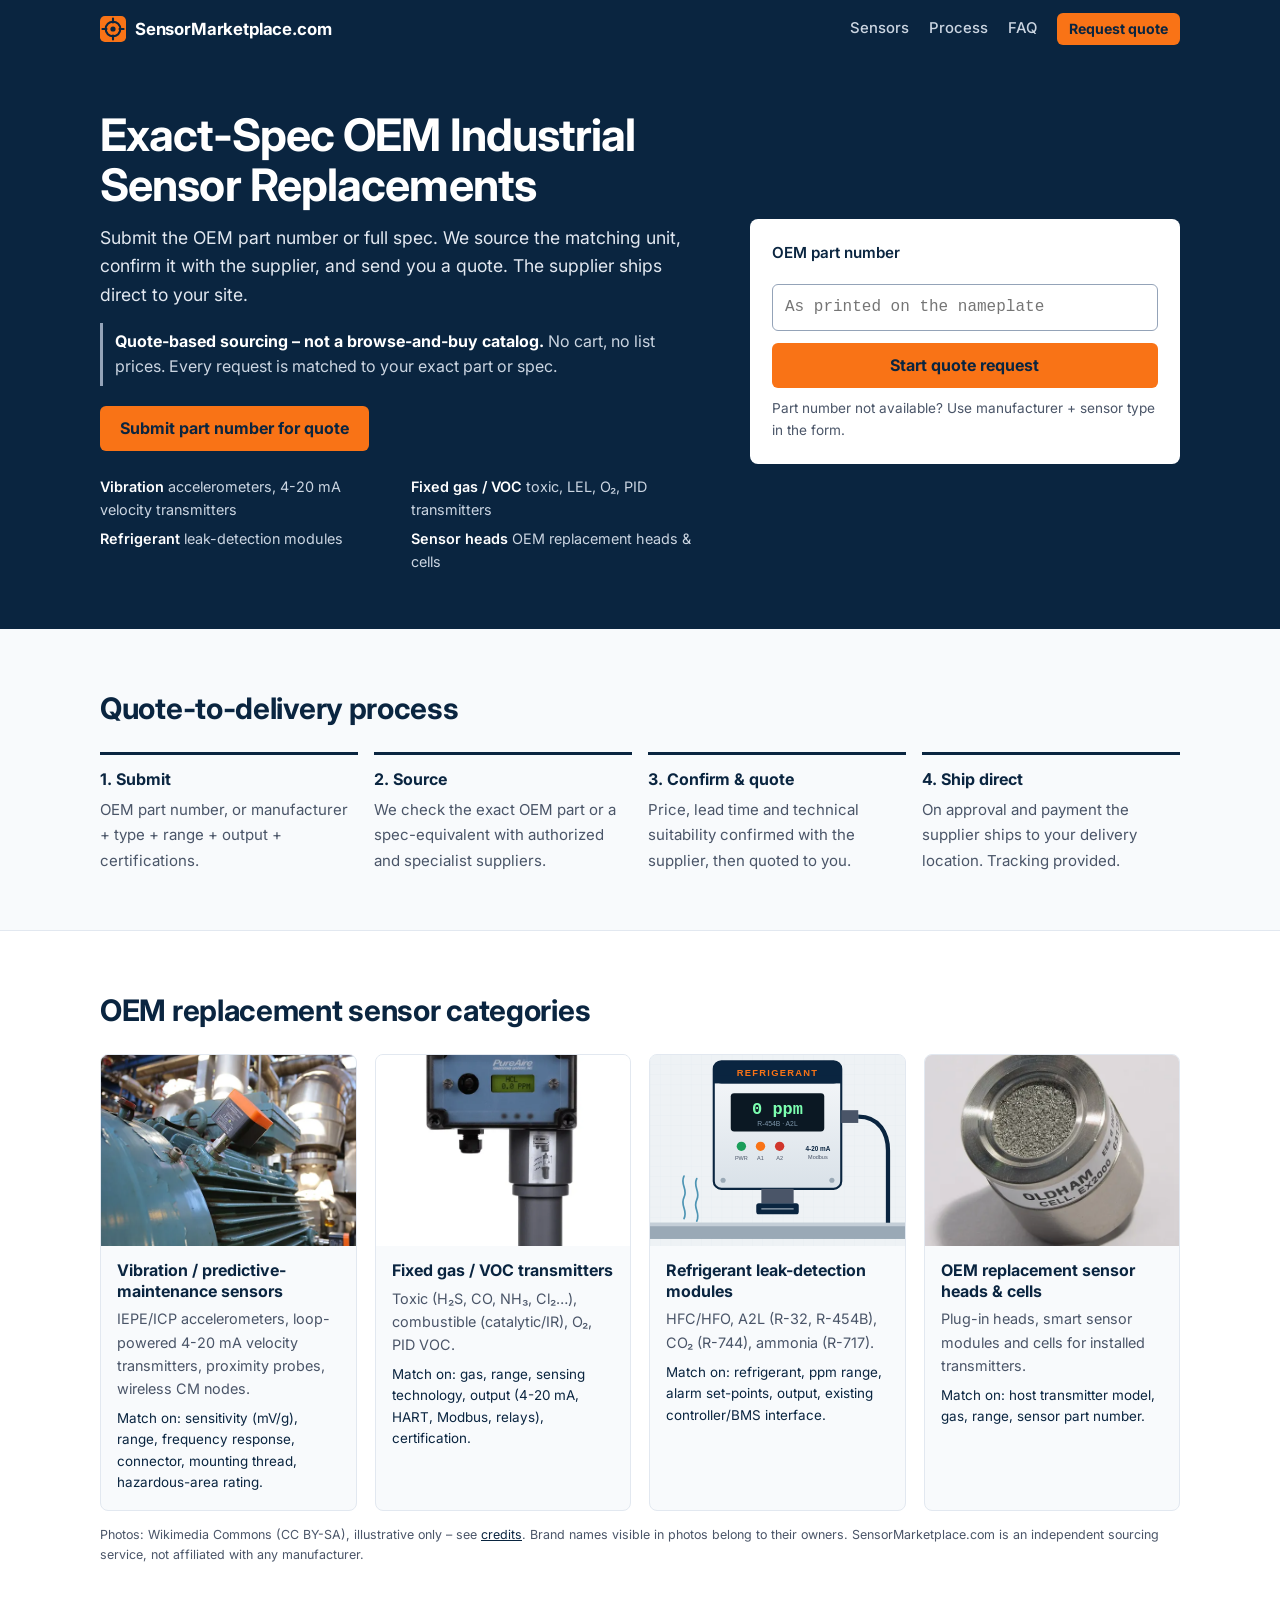
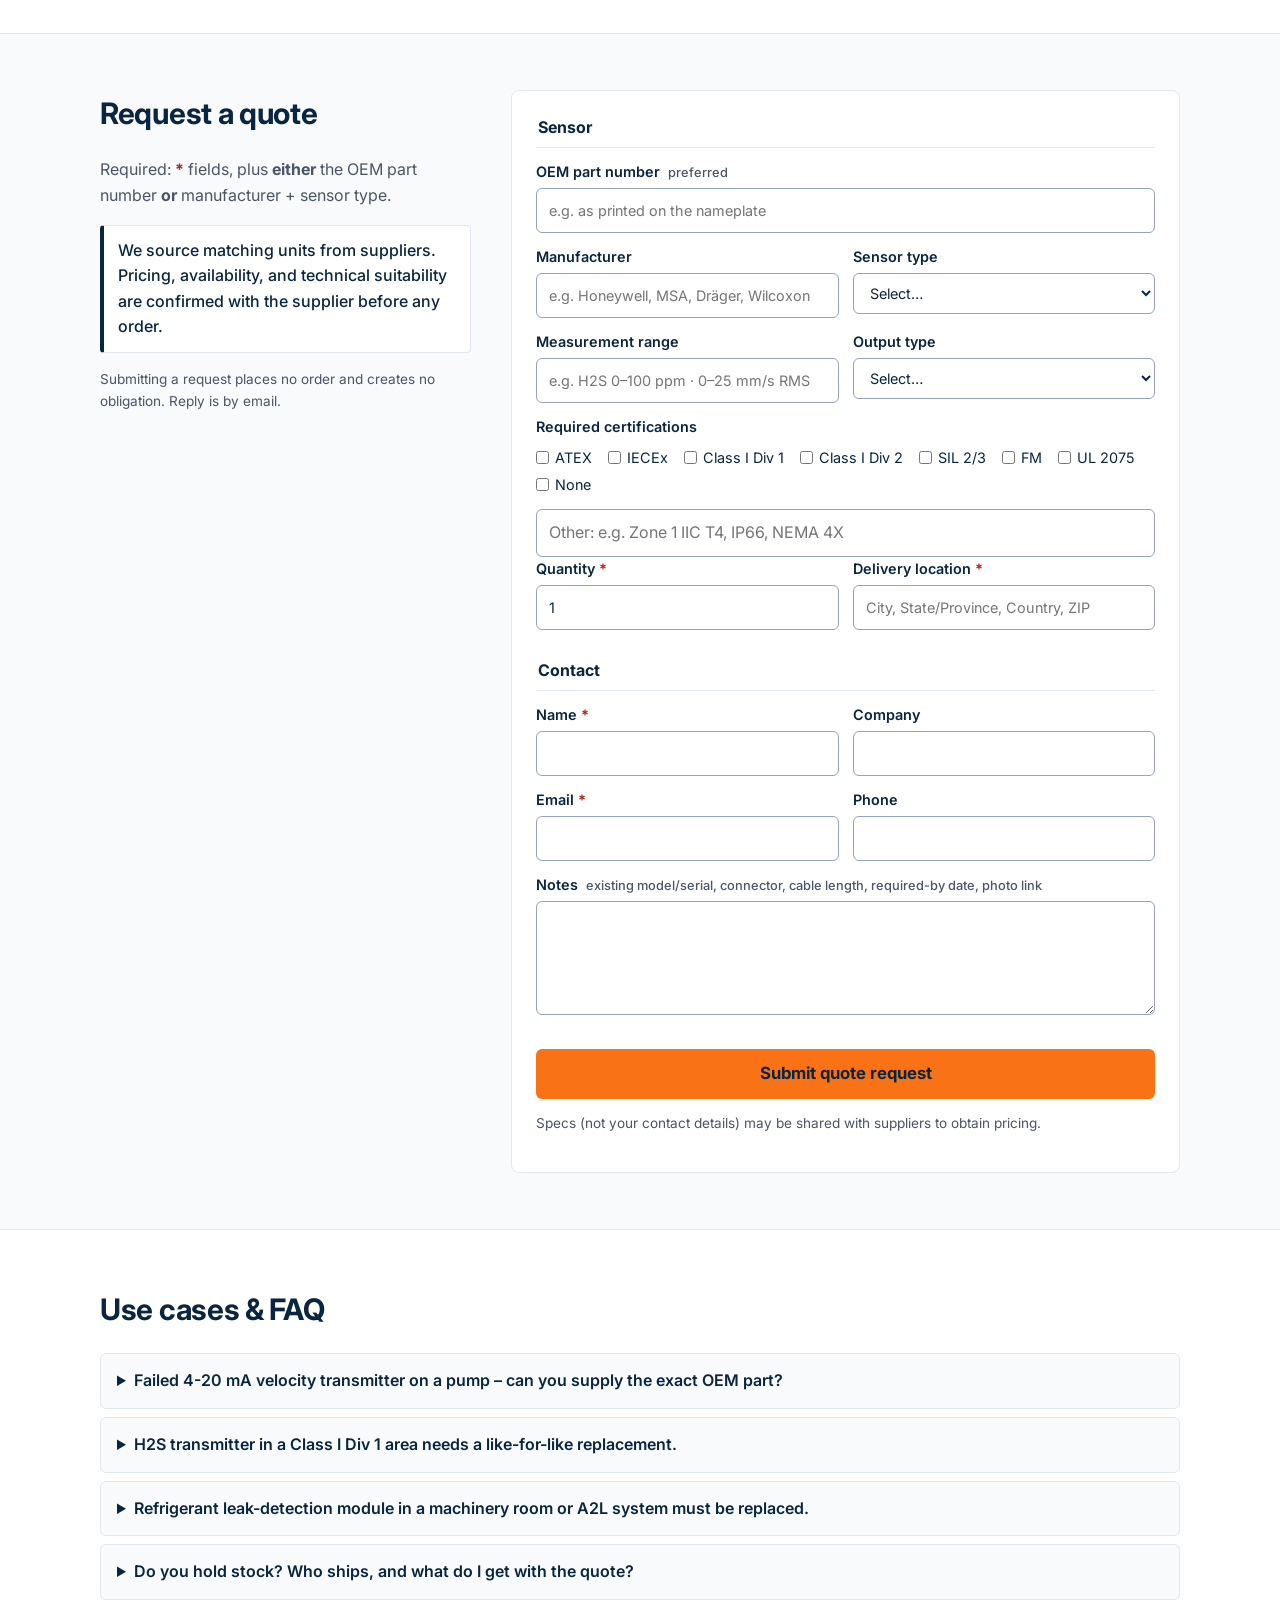
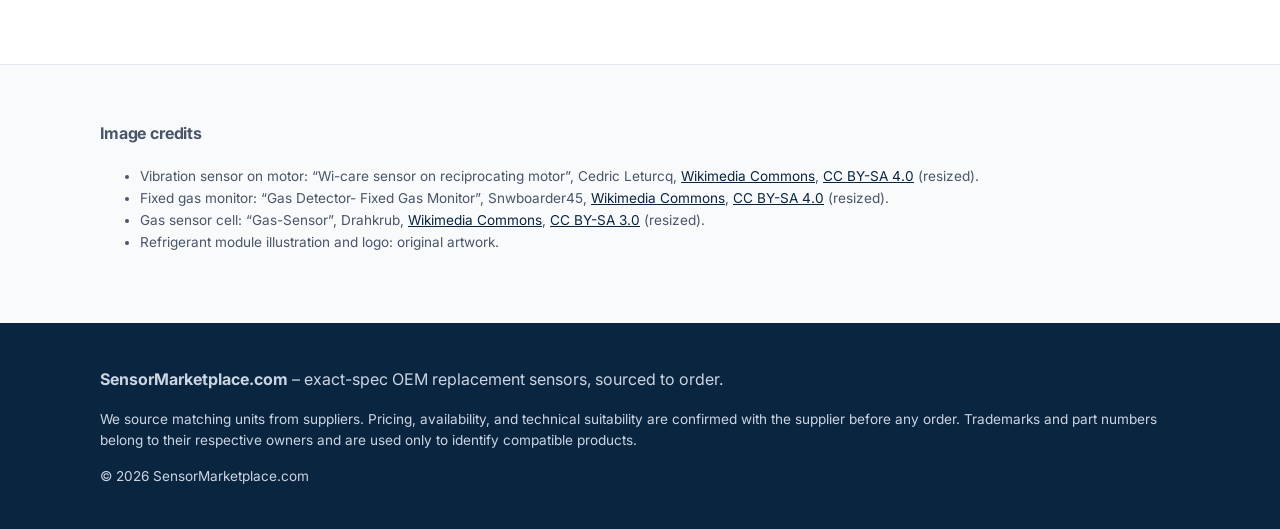
==== index.html @ 5fdcce07 "SensorMarketplace.com one-page site" ====
<!doctype html>
<html lang="en">
<head>
<meta charset="utf-8">
<meta name="viewport" content="width=device-width,initial-scale=1">
<title>OEM Replacement Sensors by Part Number – Quote Request | SensorMarketplace.com</title>
<meta name="description" content="Exact-spec OEM replacement sensors sourced to order. Submit an OEM part number or spec for vibration sensors, fixed gas/VOC transmitters, refrigerant leak-detection modules or replacement sensor heads and get a supplier-confirmed quote. Ships direct from the supplier.">
<meta name="keywords" content="OEM replacement sensor, sensor part number lookup, exact replacement sensor, vibration sensor replacement, 4-20 mA vibration transmitter, accelerometer replacement, fixed gas detector transmitter, H2S transmitter replacement, VOC PID transmitter, refrigerant leak detector module, replacement sensor head, gas sensor cartridge, Modbus gas transmitter, HART, ATEX, IECEx, Class I Div 1">
<link rel="canonical" href="https://exhalemarketing.github.io/sensormarketplace/">
<meta name="robots" content="index,follow">
<meta property="og:type" content="website">
<meta property="og:site_name" content="SensorMarketplace.com">
<meta property="og:title" content="Exact-Spec OEM Industrial Sensor Replacements | SensorMarketplace.com">
<meta property="og:description" content="Submit the OEM part number or spec. Get a supplier-confirmed quote. Supplier ships direct.">
<meta property="og:url" content="https://exhalemarketing.github.io/sensormarketplace/">
<meta property="og:image" content="https://exhalemarketing.github.io/sensormarketplace/img/og.jpg">
<meta name="twitter:card" content="summary_large_image">
<meta name="theme-color" content="#0A2540">
<link rel="icon" href="favicon.svg" type="image/svg+xml">
<link rel="preconnect" href="https://fonts.googleapis.com">
<link rel="preconnect" href="https://fonts.gstatic.com" crossorigin>
<link rel="stylesheet" href="https://fonts.googleapis.com/css2?family=Inter:wght@400;500;600;700&display=swap">
<link rel="stylesheet" href="style.css?v=202610231230">
<script type="application/ld+json">{"@context": "https://schema.org", "@graph": [{"@type": "Organization", "@id": "https://exhalemarketing.github.io/sensormarketplace/#org", "name": "SensorMarketplace.com", "url": "https://exhalemarketing.github.io/sensormarketplace/", "logo": "https://exhalemarketing.github.io/sensormarketplace/favicon.svg", "description": "Exact-spec OEM industrial sensor replacements sourced to order from OEM part numbers or specs; supplier ships direct."}, {"@type": "WebSite", "name": "SensorMarketplace.com", "url": "https://exhalemarketing.github.io/sensormarketplace/"}, {"@type": "Service", "name": "OEM replacement sensor sourcing (part number lookup)", "serviceType": "Industrial sensor sourcing and drop-ship fulfillment", "provider": {"@id": "https://exhalemarketing.github.io/sensormarketplace/#org"}, "areaServed": "Worldwide", "url": "https://exhalemarketing.github.io/sensormarketplace/#quote", "description": "Send an OEM part number or exact specs; a matching unit is sourced from suppliers and shipped direct.", "hasOfferCatalog": {"@type": "OfferCatalog", "name": "Sensor categories", "itemListElement": [{"@type": "OfferCatalog", "name": "Vibration and predictive-maintenance sensors (accelerometers, velocity transmitters)"}, {"@type": "OfferCatalog", "name": "Fixed gas and VOC transmitters (toxic, combustible, O2, PID)"}, {"@type": "OfferCatalog", "name": "Refrigerant leak-detection modules (CO2, ammonia, HFC/HFO, A2L)"}, {"@type": "OfferCatalog", "name": "OEM replacement sensor heads and cells"}]}}, {"@type": "FAQPage", "mainEntity": [{"@type": "Question", "name": "Failed 4-20 mA velocity transmitter on a pump – can you supply the exact OEM part?", "acceptedAnswer": {"@type": "Answer", "text": "Send the part number from the nameplate. We quote the exact OEM unit where available. If it is obsolete, we propose a spec-equivalent matched on full-scale range (in/s or mm/s, peak or RMS), sensitivity, frequency response, connector, mounting thread and hazardous-area rating, and identify it as an equivalent on the quote."}}, {"@type": "Question", "name": "H2S transmitter in a Class I Div 1 area needs a like-for-like replacement.", "acceptedAnswer": {"@type": "Answer", "text": "Enter gas, range, output (4-20 mA, HART, Modbus) and the required certification. Units are quoted only after the supplier confirms the rating (e.g. UL/CSA Class I Div 1 Groups B-D, ATEX/IECEx zone and gas group, SIL) matches your requirement."}}, {"@type": "Question", "name": "Refrigerant leak-detection module in a machinery room or A2L system must be replaced.", "acceptedAnswer": {"@type": "Answer", "text": "Give refrigerant (e.g. R-744, R-717, R-410A, R-32, R-454B), ppm range, alarm set-points, output and the existing model or controller. We source the matching module or the compatible plug-in sensor head so the existing BMS/controller wiring stays unchanged."}}, {"@type": "Question", "name": "Do you hold stock? Who ships, and what do I get with the quote?", "acceptedAnswer": {"@type": "Answer", "text": "No stock. Each request is sourced from authorized or specialist industrial suppliers and shipped direct from the supplier to your delivery location. The quote states manufacturer, part number, whether it is OEM or equivalent, lead time and price. Pricing, availability and technical suitability are confirmed with the supplier before any order."}}]}]}</script>
</head>
<body>
<a class="skip" href="#quote">Skip to quote form</a>
<header class="top">
  <div class="wrap bar">
    <a class="logo" href="#top" aria-label="SensorMarketplace.com home"><img src="favicon.svg" alt="" width="26" height="26"><span>SensorMarketplace.com</span></a>
    <nav aria-label="Main"><a href="#categories">Sensors</a><a href="#process">Process</a><a href="#faq">FAQ</a><a class="btn sm" href="#quote">Request quote</a></nav>
  </div>
</header>

<main id="top">
<section class="hero">
  <div class="wrap hero-grid">
    <div>
      <h1>Exact-Spec OEM Industrial Sensor Replacements</h1>
      <p class="lead">Submit the OEM part number or full spec. We source the matching unit, confirm it with the supplier, and send you a quote. The supplier ships direct to your site.</p>
      <p class="notcat"><strong>Quote-based sourcing – not a browse-and-buy catalog.</strong> No cart, no list prices. Every request is matched to your exact part or spec.</p>
      <div class="cta"><a class="btn" href="#quote">Submit part number for quote</a></div>
      <ul class="facts">
        <li><b>Vibration</b> accelerometers, 4-20 mA velocity transmitters</li>
        <li><b>Fixed gas / VOC</b> toxic, LEL, O₂, PID transmitters</li>
        <li><b>Refrigerant</b> leak-detection modules</li>
        <li><b>Sensor heads</b> OEM replacement heads &amp; cells</li>
      </ul>
    </div>
    <form class="pn-quick" action="#quote" onsubmit="event.preventDefault();var v=this.q.value.trim();var p=document.getElementById('pn');if(p&&v){p.value=v;}document.getElementById('quote').scrollIntoView();(p||document.getElementById('mfr')).focus();">
      <label for="qpn">OEM part number</label>
      <input id="qpn" name="q" placeholder="As printed on the nameplate" autocomplete="off">
      <button class="btn" type="submit">Start quote request</button>
      <p>Part number not available? Use manufacturer + sensor type in the form.</p>
    </form>
  </div>
</section>

<section id="process" class="sec">
  <div class="wrap">
    <h2>Quote-to-delivery process</h2>
    <ol class="steps">
      <li><b>1. Submit</b><span>OEM part number, or manufacturer + type + range + output + certifications.</span></li>
      <li><b>2. Source</b><span>We check the exact OEM part or a spec-equivalent with authorized and specialist suppliers.</span></li>
      <li><b>3. Confirm &amp; quote</b><span>Price, lead time and technical suitability confirmed with the supplier, then quoted to you.</span></li>
      <li><b>4. Ship direct</b><span>On approval and payment the supplier ships to your delivery location. Tracking provided.</span></li>
    </ol>
  </div>
</section>

<section id="categories" class="sec alt">
  <div class="wrap">
    <h2>OEM replacement sensor categories</h2>
    <div class="cards">
      <article class="card">
        <img src="img/vibration-sensor-motor.webp" width="600" height="600" loading="lazy" alt="Vibration sensor mounted on an industrial motor">
        <div class="cb"><h3>Vibration / predictive-maintenance sensors</h3><p>IEPE/ICP accelerometers, loop-powered 4-20 mA velocity transmitters, proximity probes, wireless CM nodes.</p><p class="match">Match on: sensitivity (mV/g), range, frequency response, connector, mounting thread, hazardous-area rating.</p></div>
      </article>
      <article class="card">
        <img src="img/fixed-gas-transmitter.webp" width="653" height="720" loading="lazy" alt="Fixed gas monitor with digital display">
        <div class="cb"><h3>Fixed gas / VOC transmitters</h3><p>Toxic (H₂S, CO, NH₃, Cl₂…), combustible (catalytic/IR), O₂, PID VOC.</p><p class="match">Match on: gas, range, sensing technology, output (4-20 mA, HART, Modbus, relays), certification.</p></div>
      </article>
      <article class="card">
        <img src="img/refrigerant-leak-module.svg" width="600" height="600" loading="lazy" alt="Illustration of a refrigerant leak-detection module">
        <div class="cb"><h3>Refrigerant leak-detection modules</h3><p>HFC/HFO, A2L (R-32, R-454B), CO₂ (R-744), ammonia (R-717).</p><p class="match">Match on: refrigerant, ppm range, alarm set-points, output, existing controller/BMS interface.</p></div>
      </article>
      <article class="card">
        <img src="img/oem-replacement-sensor-head.webp" width="540" height="720" loading="lazy" alt="Replacement electrochemical gas sensor cell">
        <div class="cb"><h3>OEM replacement sensor heads &amp; cells</h3><p>Plug-in heads, smart sensor modules and cells for installed transmitters.</p><p class="match">Match on: host transmitter model, gas, range, sensor part number.</p></div>
      </article>
    </div>
    <p class="credit">Photos: Wikimedia Commons (CC BY-SA), illustrative only – see <a href="#credits">credits</a>. Brand names visible in photos belong to their owners. SensorMarketplace.com is an independent sourcing service, not affiliated with any manufacturer.</p>
  </div>
</section>

<section id="quote" class="sec">
  <div class="wrap form-wrap">
    <div class="form-intro">
      <h2>Request a quote</h2>
      <p>Required: <b class="req">*</b> fields, plus <b>either</b> the OEM part number <b>or</b> manufacturer + sensor type.</p>
      <p class="disclaimer" role="note">We source matching units from suppliers. Pricing, availability, and technical suitability are confirmed with the supplier before any order.</p>
      <p class="small">Submitting a request places no order and creates no obligation. Reply is by email.</p>
    </div>

    <form id="quoteForm" class="qf" action="https://formsubmit.co/3a2795173671258cb2cb5c7063ffe1da" method="POST" novalidate>
      <input type="hidden" name="_subject" value="New quote request – SensorMarketplace.com">
      <input type="hidden" name="_template" value="table">
      <input type="hidden" name="_captcha" value="false">
      <input type="hidden" name="_next" value="https://exhalemarketing.github.io/sensormarketplace/thanks.html">
      <input type="hidden" name="Request ID" id="reqId" value="">
      <input type="hidden" name="Submitted at (UTC)" id="reqTs" value="">
      <input type="hidden" name="Site" value="SensorMarketplace.com – https://exhalemarketing.github.io/sensormarketplace/">
      <input type="text" name="_honey" class="hp" tabindex="-1" autocomplete="off" aria-hidden="true">

      <fieldset>
        <legend>Sensor</legend>
        <label>OEM part number <span class="pref">preferred</span>
          <input name="OEM part number" id="pn" maxlength="80" placeholder="e.g. as printed on the nameplate" autocomplete="off"></label>
        <div class="row two">
          <label>Manufacturer
            <input name="Manufacturer" id="mfr" maxlength="80" placeholder="e.g. Honeywell, MSA, Dräger, Wilcoxon"></label>
          <label>Sensor type
            <select name="Sensor type" id="stype">
              <option value="">Select…</option>
              <option>Vibration / predictive-maintenance sensor</option>
              <option>Fixed gas transmitter (toxic / combustible / O2)</option>
              <option>Fixed VOC / PID transmitter</option>
              <option>Refrigerant leak-detection module</option>
              <option>OEM replacement sensor head / cell</option>
              <option>Other (describe in notes)</option>
            </select></label>
        </div>
        <div class="row two">
          <label>Measurement range
            <input name="Measurement range" maxlength="120" placeholder="e.g. H2S 0–100 ppm · 0–25 mm/s RMS"></label>
          <label>Output type
            <select name="Output type">
              <option value="">Select…</option>
              <option>4-20 mA (2-wire loop)</option>
              <option>4-20 mA + HART</option>
              <option>Modbus RTU (RS-485)</option>
              <option>Modbus TCP / Ethernet</option>
              <option>0-10 V / 1-5 V</option>
              <option>Relay / dry contact</option>
              <option>IEPE / ICP (mV/g)</option>
              <option>BACnet</option>
              <option>Wireless (WirelessHART, ISA100, LoRaWAN, BLE)</option>
              <option>Match existing OEM unit</option>
            </select></label>
        </div>
        <span class="lbl">Required certifications</span>
        <div class="checks">
          <label><input type="checkbox" name="Required certifications" value="ATEX"> ATEX</label>
          <label><input type="checkbox" name="Required certifications" value="IECEx"> IECEx</label>
          <label><input type="checkbox" name="Required certifications" value="UL/CSA Class I Div 1"> Class I Div 1</label>
          <label><input type="checkbox" name="Required certifications" value="UL/CSA Class I Div 2"> Class I Div 2</label>
          <label><input type="checkbox" name="Required certifications" value="SIL 2/3"> SIL 2/3</label>
          <label><input type="checkbox" name="Required certifications" value="FM approved"> FM</label>
          <label><input type="checkbox" name="Required certifications" value="UL 2075"> UL 2075</label>
          <label><input type="checkbox" name="Required certifications" value="None / general purpose"> None</label>
        </div>
        <input name="Other certification / rating" aria-label="Other certification or rating" maxlength="120" placeholder="Other: e.g. Zone 1 IIC T4, IP66, NEMA 4X">
        <div class="row two">
          <label>Quantity <b class="req">*</b>
            <input name="Quantity" id="qty" type="number" min="1" max="100000" step="1" value="1" required inputmode="numeric"></label>
          <label>Delivery location <b class="req">*</b>
            <input name="Delivery location" id="loc" maxlength="120" required placeholder="City, State/Province, Country, ZIP"></label>
        </div>
      </fieldset>

      <fieldset>
        <legend>Contact</legend>
        <div class="row two">
          <label>Name <b class="req">*</b><input name="Contact name" id="cname" maxlength="80" required autocomplete="name"></label>
          <label>Company<input name="Company" maxlength="100" autocomplete="organization"></label>
        </div>
        <div class="row two">
          <label>Email <b class="req">*</b><input name="email" id="email" type="email" maxlength="120" required autocomplete="email"></label>
          <label>Phone<input name="Phone" type="tel" maxlength="40" autocomplete="tel"></label>
        </div>
        <label>Notes <span class="pref muted">existing model/serial, connector, cable length, required-by date, photo link</span>
          <textarea name="Notes" rows="4" maxlength="2000"></textarea></label>
      </fieldset>

      <p id="formErr" class="err" role="alert" hidden></p>
      <button class="btn big" type="submit" id="submitBtn">Submit quote request</button>
      <p class="small">Specs (not your contact details) may be shared with suppliers to obtain pricing.</p>
    </form>

    <div id="thanks" class="thanks" hidden tabindex="-1">
      <h3>Request received</h3>
      <p>Reference <b id="thanksId"></b>. We will confirm price, availability and technical suitability with the supplier and reply by email.</p>
    </div>
  </div>
</section>

<section id="faq" class="sec alt">
  <div class="wrap">
    <h2>Use cases &amp; FAQ</h2>
    <div class="faq">
      <details><summary>Failed 4-20 mA velocity transmitter on a pump – can you supply the exact OEM part?</summary><p>Send the part number from the nameplate. We quote the exact OEM unit where available. If it is obsolete, we propose a spec-equivalent matched on full-scale range (in/s or mm/s, peak or RMS), sensitivity, frequency response, connector, mounting thread and hazardous-area rating, and identify it as an equivalent on the quote.</p></details>
      <details><summary>H2S transmitter in a Class I Div 1 area needs a like-for-like replacement.</summary><p>Enter gas, range, output (4-20 mA, HART, Modbus) and the required certification. Units are quoted only after the supplier confirms the rating (e.g. UL/CSA Class I Div 1 Groups B-D, ATEX/IECEx zone and gas group, SIL) matches your requirement.</p></details>
      <details><summary>Refrigerant leak-detection module in a machinery room or A2L system must be replaced.</summary><p>Give refrigerant (e.g. R-744, R-717, R-410A, R-32, R-454B), ppm range, alarm set-points, output and the existing model or controller. We source the matching module or the compatible plug-in sensor head so the existing BMS/controller wiring stays unchanged.</p></details>
      <details><summary>Do you hold stock? Who ships, and what do I get with the quote?</summary><p>No stock. Each request is sourced from authorized or specialist industrial suppliers and shipped direct from the supplier to your delivery location. The quote states manufacturer, part number, whether it is OEM or equivalent, lead time and price. Pricing, availability and technical suitability are confirmed with the supplier before any order.</p></details>
    </div>
  </div>
</section>

<section id="credits" class="sec">
  <div class="wrap small">
    <h2 class="h4">Image credits</h2>
    <ul>
      <li>Vibration sensor on motor: “Wi-care sensor on reciprocating motor”, Cedric Leturcq, <a href="https://commons.wikimedia.org/wiki/File:Wi-care_sensor_on_reciprocating_motor.png" rel="nofollow">Wikimedia Commons</a>, <a href="https://creativecommons.org/licenses/by-sa/4.0/" rel="nofollow">CC BY-SA 4.0</a> (resized).</li>
      <li>Fixed gas monitor: “Gas Detector- Fixed Gas Monitor”, Snwboarder45, <a href="https://commons.wikimedia.org/wiki/File:Gas_Detector-_Fixed_Gas_Monitor.jpg" rel="nofollow">Wikimedia Commons</a>, <a href="https://creativecommons.org/licenses/by-sa/4.0/" rel="nofollow">CC BY-SA 4.0</a> (resized).</li>
      <li>Gas sensor cell: “Gas-Sensor”, Drahkrub, <a href="https://commons.wikimedia.org/wiki/File:Gas-Sensor.jpg" rel="nofollow">Wikimedia Commons</a>, <a href="https://creativecommons.org/licenses/by-sa/3.0/" rel="nofollow">CC BY-SA 3.0</a> (resized).</li>
      <li>Refrigerant module illustration and logo: original artwork.</li>
    </ul>
  </div>
</section>
</main>

<footer class="foot">
  <div class="wrap">
    <p><b>SensorMarketplace.com</b> – exact-spec OEM replacement sensors, sourced to order. </p>
    <p class="small">We source matching units from suppliers. Pricing, availability, and technical suitability are confirmed with the supplier before any order. Trademarks and part numbers belong to their respective owners and are used only to identify compatible products.</p>
    <p class="small">© <span id="yr">2026</span> SensorMarketplace.com</p>
  </div>
</footer>
<script src="main.js?v=202610231230" defer></script>
</body>
</html>
---- style.css ----
:root{--navy:#0A2540;--gray:#4A5568;--orange:#F97316;--bg:#F8FAFC;--line:#E2E8F0;--ink:#0A2540;--err:#B42318;--ok:#067647}
*{box-sizing:border-box}html{scroll-behavior:smooth}
body{margin:0;font:16px/1.6 Inter,system-ui,-apple-system,"Segoe UI",Roboto,Arial,sans-serif;color:var(--ink);background:var(--bg);-webkit-font-smoothing:antialiased}
img{max-width:100%;height:auto;display:block}a{color:var(--navy)}
.wrap{max-width:1120px;margin:0 auto;padding:0 20px}
.skip{position:absolute;left:-999px}.skip:focus{left:10px;top:10px;background:#fff;padding:8px;z-index:9}
:focus-visible{outline:3px solid var(--orange);outline-offset:2px}
.top{position:sticky;top:0;z-index:5;background:var(--navy);color:#fff}
.bar{display:flex;align-items:center;justify-content:space-between;gap:12px;min-height:58px}
.logo{display:flex;align-items:center;gap:9px;color:#fff;text-decoration:none;font-weight:700;font-size:1.05rem;letter-spacing:-.01em}
nav{display:flex;align-items:center;gap:20px}nav a{color:#CBD5E1;text-decoration:none;font-size:.93rem;font-weight:500}nav a:hover{color:#fff}
/* CTA: #F97316 with navy text = 5.54:1 (AA). White on #F97316 = 2.8:1 (fails) so never used. */
.btn{display:inline-block;background:var(--orange);color:var(--navy)!important;font-weight:700;text-decoration:none;border:0;border-radius:6px;padding:12px 20px;cursor:pointer;font:inherit;font-weight:700;line-height:1.3}
.btn:hover{background:#FB8A3C}.btn.sm{padding:7px 12px;font-size:.88rem}.btn.big{width:100%;padding:14px;font-size:1.05rem}.btn:disabled{opacity:.6;cursor:wait}
.hero{background:var(--navy);color:#fff;padding:52px 0 56px}
.hero-grid{display:grid;grid-template-columns:1.4fr 1fr;gap:48px;align-items:center}
h1{font-size:clamp(1.85rem,4vw,2.8rem);line-height:1.12;letter-spacing:-.02em;margin:0 0 14px;font-weight:700}
.lead{font-size:1.1rem;color:#E2E8F0;max-width:640px;margin:0 0 14px}
.notcat{border-left:3px solid #94A3B8;padding:6px 0 6px 12px;color:#CBD5E1;margin:0 0 20px;max-width:640px}.notcat strong{color:#fff}
.cta{margin:0 0 24px}
.facts{list-style:none;padding:0;margin:0;display:grid;grid-template-columns:1fr 1fr;gap:6px 20px;color:#CBD5E1;font-size:.9rem}.facts b{color:#fff;font-weight:600}
.pn-quick{background:#fff;color:var(--ink);border-radius:8px;padding:22px}
.pn-quick label{font-weight:600;font-size:.95rem}.pn-quick input{margin:6px 0 12px;font-family:ui-monospace,SFMono-Regular,Menlo,Consolas,monospace}
.pn-quick .btn{width:100%}.pn-quick p{color:var(--gray);font-size:.85rem;margin:10px 0 0}
.sec{padding:56px 0}.sec.alt{background:#fff;border-top:1px solid var(--line);border-bottom:1px solid var(--line)}
h2{font-size:clamp(1.4rem,2.6vw,1.85rem);letter-spacing:-.01em;margin:0 0 20px;font-weight:700}.h4{font-size:1rem}
.steps{list-style:none;padding:0;margin:0;display:grid;grid-template-columns:repeat(4,1fr);gap:16px}
.steps li{border-top:3px solid var(--navy);padding-top:12px}.steps b{display:block;margin-bottom:4px}.steps span{color:var(--gray);font-size:.94rem}
.cards{display:grid;grid-template-columns:repeat(4,1fr);gap:18px}
.card{background:var(--bg);border:1px solid var(--line);border-radius:8px;overflow:hidden;display:flex;flex-direction:column}
.card img{aspect-ratio:4/3;object-fit:cover;width:100%;background:#EEF2F6}
.cb{padding:14px 16px 16px}.cb h3{font-size:1rem;margin:0 0 6px;line-height:1.3}.cb p{margin:0 0 8px;color:var(--gray);font-size:.9rem}.cb .match{color:var(--navy);font-size:.84rem;margin:0}
.credit{font-size:.78rem;color:var(--gray);margin-top:14px}
.form-wrap{display:grid;grid-template-columns:1fr 1.8fr;gap:40px;align-items:start}
.form-intro{position:sticky;top:80px}.form-intro p{color:var(--gray)}
.disclaimer{background:#fff;border:1px solid var(--line);border-left:4px solid var(--navy);padding:12px 14px;border-radius:4px;color:var(--navy)!important;font-weight:500}
.small{font-size:.85rem;color:var(--gray)}
.qf{background:#fff;border:1px solid var(--line);border-radius:8px;padding:24px}
fieldset{border:0;padding:0;margin:0 0 16px}legend{font-weight:700;font-size:1rem;margin-bottom:12px;padding-bottom:6px;border-bottom:1px solid var(--line);width:100%}
.row{display:grid;gap:14px}.row.two{grid-template-columns:1fr 1fr}
label,.lbl{display:block;font-weight:600;font-size:.9rem;margin-bottom:12px}
input,select,textarea{width:100%;margin-top:5px;padding:10px 12px;border:1px solid #94A3B8;border-radius:6px;font:inherit;font-weight:400;background:#fff;color:var(--ink)}
input:focus,select:focus,textarea:focus{outline:2px solid var(--navy);outline-offset:0;border-color:var(--navy)}
[aria-invalid=true]{border-color:var(--err);outline:2px solid var(--err)}
.checks{display:flex;flex-wrap:wrap;gap:4px 16px;margin:-4px 0 8px}.checks label{font-weight:400;display:flex;align-items:center;gap:6px;margin:0}.checks input{width:auto;margin:0}
.req{color:var(--err)}.pref{color:var(--gray);font-weight:500;font-size:.8rem;margin-left:4px}
.hp{position:absolute;left:-5000px;width:1px;height:1px;opacity:0}
.err{background:#FEF3F2;color:var(--err);padding:10px 12px;border-radius:6px;font-weight:600}
.thanks{background:#ECFDF3;border:1px solid #ABEFC6;border-radius:8px;padding:22px}.thanks h3{color:var(--ok);margin-top:0}
.faq details{background:var(--bg);border:1px solid var(--line);border-radius:6px;margin-bottom:8px;padding:0 16px}
.faq summary{cursor:pointer;font-weight:600;padding:14px 0}.faq details p{margin:0 0 14px;color:var(--gray)}
.foot{background:var(--navy);color:#CBD5E1;padding:28px 0}.foot .small{color:#CBD5E1}.foot a{color:#fff}
@media (max-width:960px){.cards{grid-template-columns:1fr 1fr}.steps{grid-template-columns:1fr 1fr}.form-wrap{grid-template-columns:1fr}.form-intro{position:static}.hero-grid{grid-template-columns:1fr;gap:28px}}
@media (max-width:640px){nav a:not(.btn){display:none}.hero{padding:34px 0 40px}.cards,.steps,.row.two,.facts{grid-template-columns:1fr}.qf{padding:16px}.sec{padding:42px 0}.logo span{font-size:.95rem}}
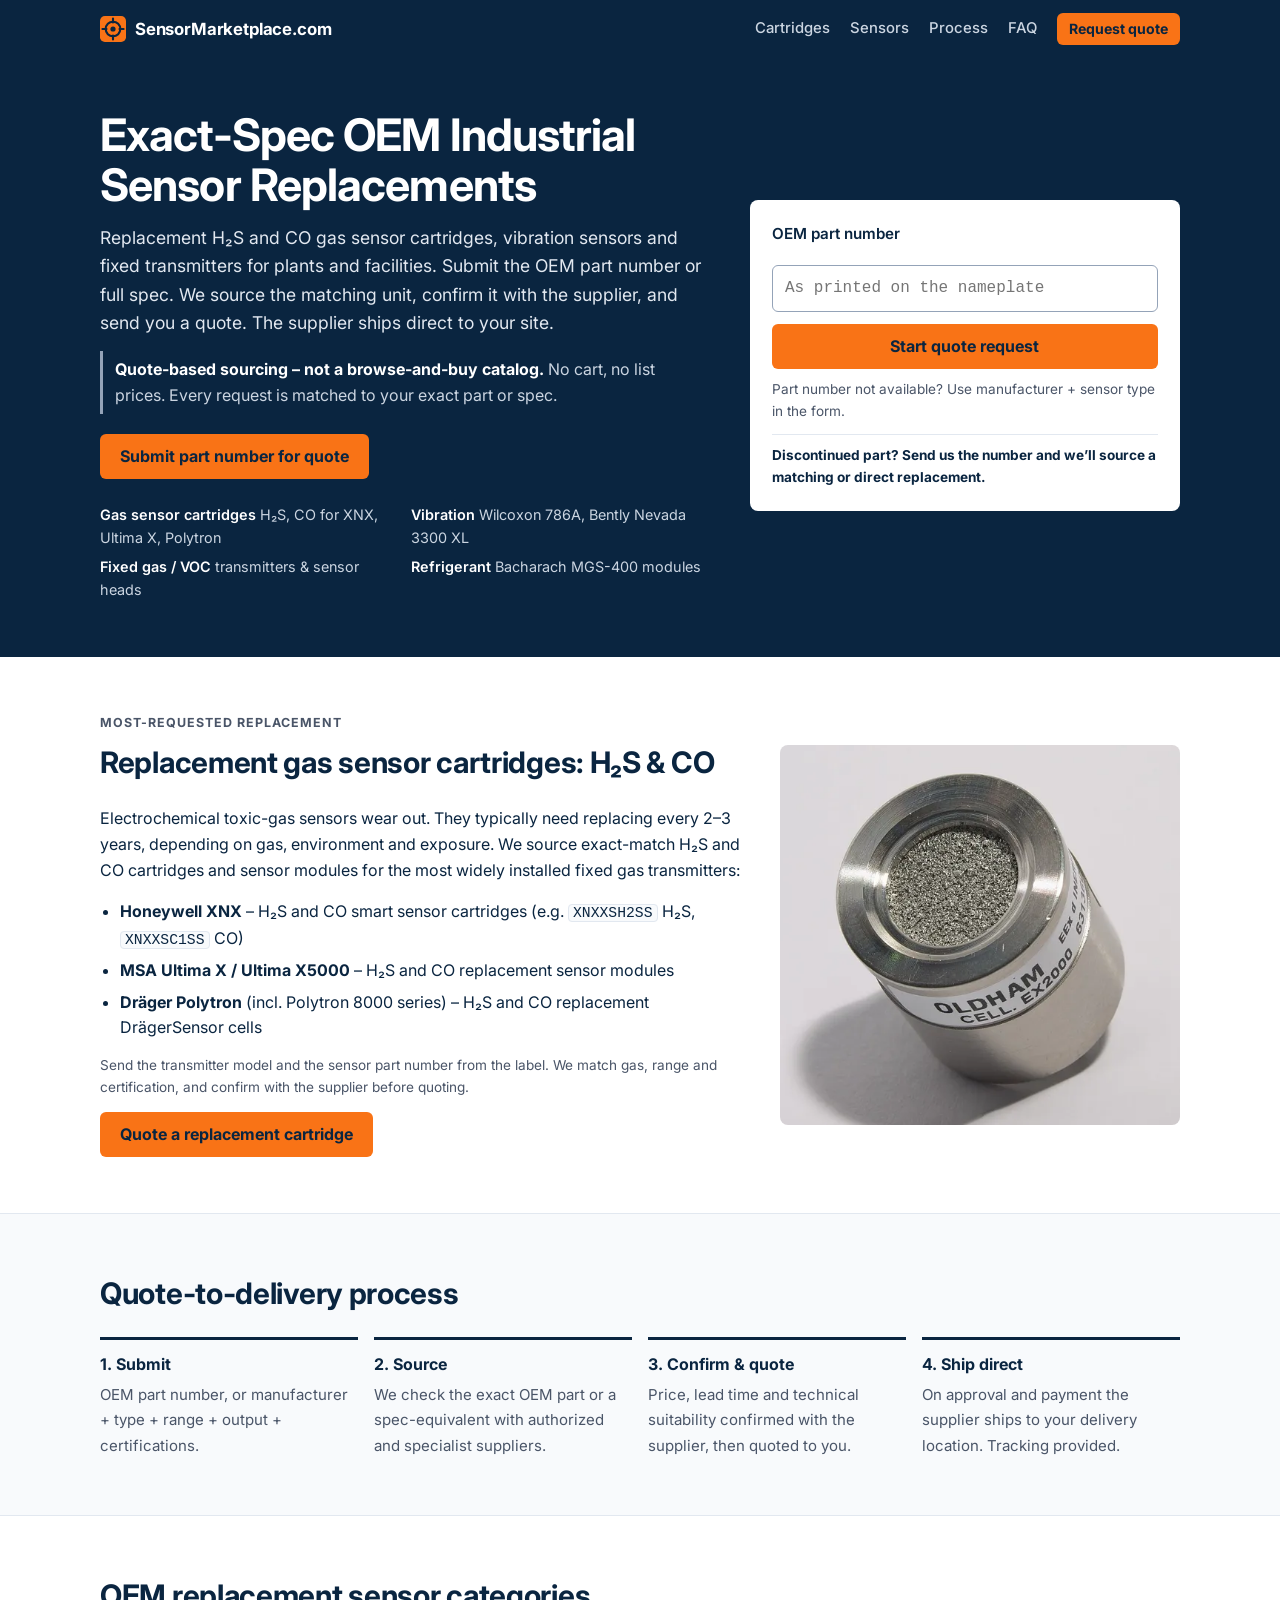
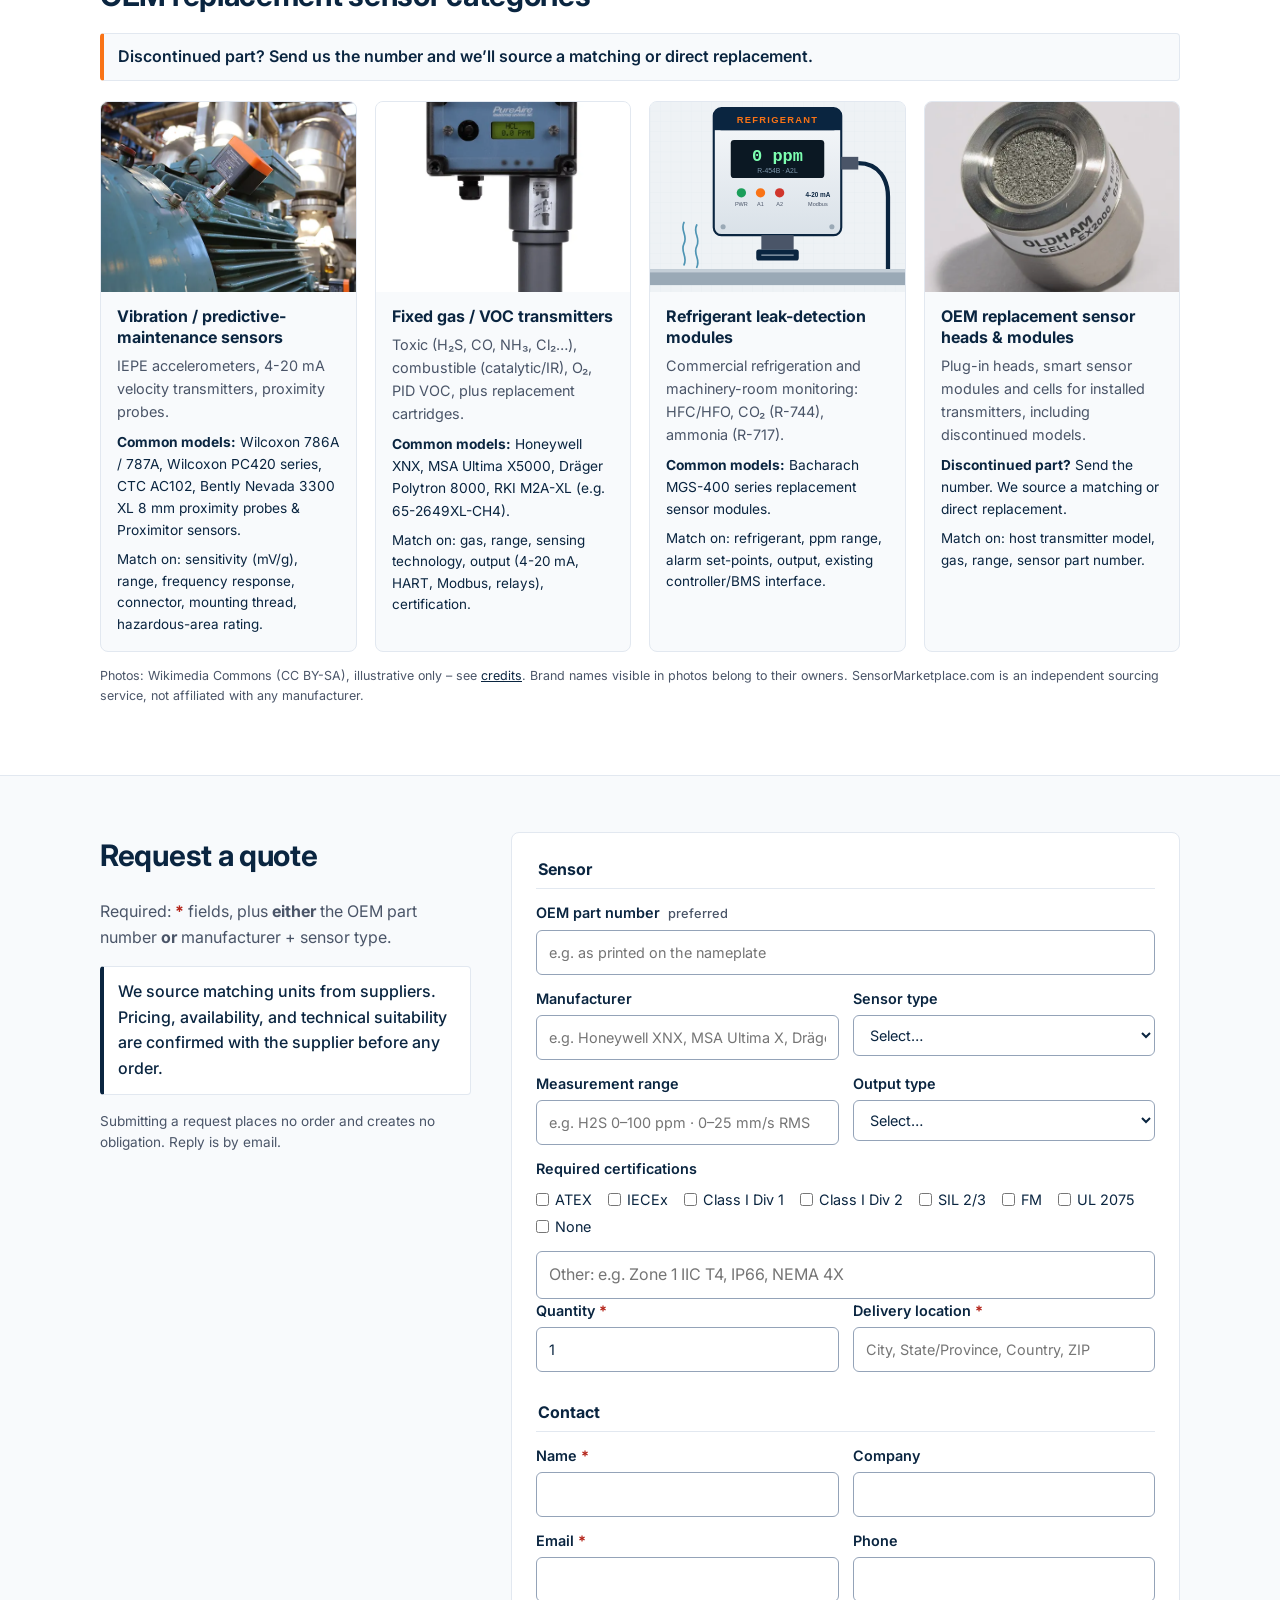
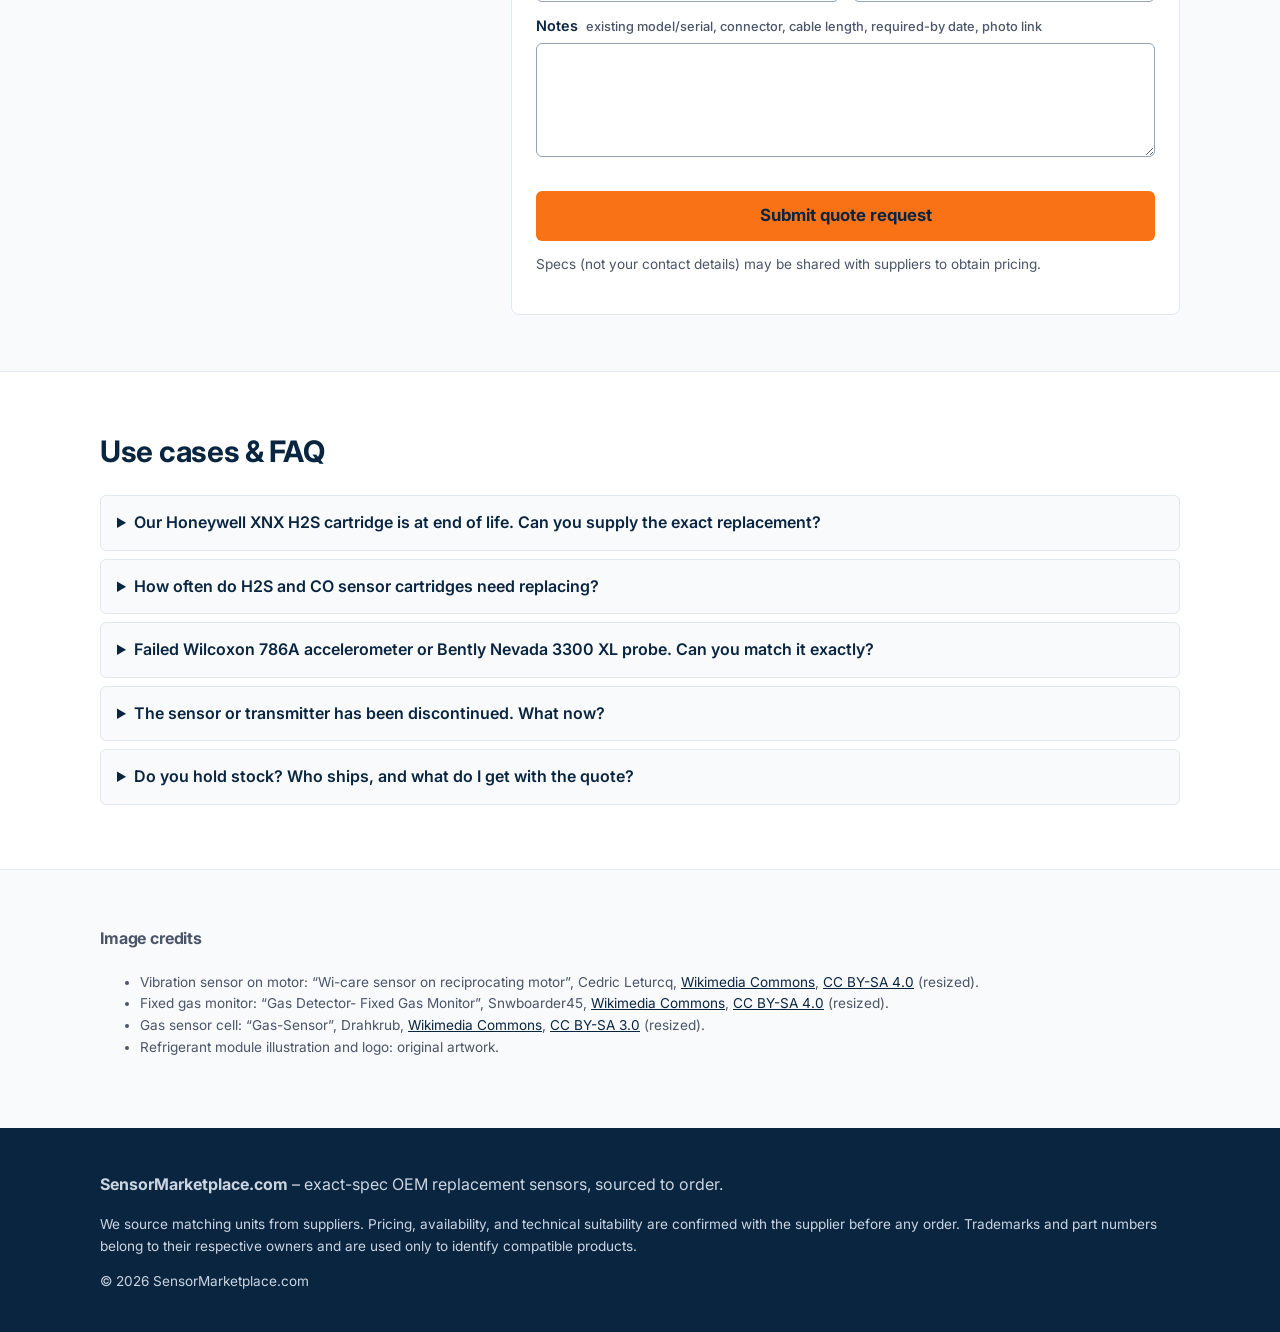
==== commit 6301fa85: "Lead with H2S/CO replacement cartridges, named models, discontinued-part line, industrial focus, upd" ====
--- a/index.html
+++ b/index.html
@@ -3,15 +3,15 @@
 <head>
 <meta charset="utf-8">
 <meta name="viewport" content="width=device-width,initial-scale=1">
-<title>OEM Replacement Sensors by Part Number – Quote Request | SensorMarketplace.com</title>
-<meta name="description" content="Exact-spec OEM replacement sensors sourced to order. Submit an OEM part number or spec for vibration sensors, fixed gas/VOC transmitters, refrigerant leak-detection modules or replacement sensor heads and get a supplier-confirmed quote. Ships direct from the supplier.">
-<meta name="keywords" content="OEM replacement sensor, sensor part number lookup, exact replacement sensor, vibration sensor replacement, 4-20 mA vibration transmitter, accelerometer replacement, fixed gas detector transmitter, H2S transmitter replacement, VOC PID transmitter, refrigerant leak detector module, replacement sensor head, gas sensor cartridge, Modbus gas transmitter, HART, ATEX, IECEx, Class I Div 1">
+<title>Replacement Gas Sensor Cartridges &amp; OEM Industrial Sensors by Part Number | SensorMarketplace.com</title>
+<meta name="description" content="Replacement H2S and CO gas sensor cartridges for Honeywell XNX, MSA Ultima X and Dräger Polytron, plus exact-spec OEM vibration sensors (Wilcoxon 786A, Bently Nevada 3300 XL), fixed gas transmitters and Bacharach MGS-400 modules. Send the part number for a supplier-confirmed quote, shipped direct.">
+<meta name="keywords" content="replacement gas sensor cartridge, H2S sensor cartridge, CO sensor cartridge, Honeywell XNX sensor cartridge, XNXXSH2SS, MSA Ultima X sensor module, Dräger Polytron sensor, discontinued sensor replacement, Wilcoxon 786A, Bently Nevada 3300 XL, CTC AC102, Wilcoxon PC420, MSA Ultima X5000, Dräger Polytron 8000, RKI M2A-XL, Bacharach MGS-400 sensor module, OEM replacement sensor, sensor part number lookup, exact replacement sensor, vibration sensor replacement, 4-20 mA vibration transmitter, accelerometer replacement, fixed gas detector transmitter, H2S transmitter replacement, VOC PID transmitter, refrigerant leak detector module, replacement sensor head, gas sensor cartridge, Modbus gas transmitter, HART, ATEX, IECEx, Class I Div 1">
 <link rel="canonical" href="https://exhalemarketing.github.io/sensormarketplace/">
 <meta name="robots" content="index,follow">
 <meta property="og:type" content="website">
 <meta property="og:site_name" content="SensorMarketplace.com">
 <meta property="og:title" content="Exact-Spec OEM Industrial Sensor Replacements | SensorMarketplace.com">
-<meta property="og:description" content="Submit the OEM part number or spec. Get a supplier-confirmed quote. Supplier ships direct.">
+<meta property="og:description" content="Replacement H2S/CO cartridges for Honeywell XNX, MSA Ultima X, Dräger Polytron and exact-spec OEM industrial sensors. Send the part number, get a supplier-confirmed quote.">
 <meta property="og:url" content="https://exhalemarketing.github.io/sensormarketplace/">
 <meta property="og:image" content="https://exhalemarketing.github.io/sensormarketplace/img/og.jpg">
 <meta name="twitter:card" content="summary_large_image">
@@ -20,15 +20,15 @@
 <link rel="preconnect" href="https://fonts.googleapis.com">
 <link rel="preconnect" href="https://fonts.gstatic.com" crossorigin>
 <link rel="stylesheet" href="https://fonts.googleapis.com/css2?family=Inter:wght@400;500;600;700&display=swap">
-<link rel="stylesheet" href="style.css?v=202610231230">
-<script type="application/ld+json">{"@context": "https://schema.org", "@graph": [{"@type": "Organization", "@id": "https://exhalemarketing.github.io/sensormarketplace/#org", "name": "SensorMarketplace.com", "url": "https://exhalemarketing.github.io/sensormarketplace/", "logo": "https://exhalemarketing.github.io/sensormarketplace/favicon.svg", "description": "Exact-spec OEM industrial sensor replacements sourced to order from OEM part numbers or specs; supplier ships direct."}, {"@type": "WebSite", "name": "SensorMarketplace.com", "url": "https://exhalemarketing.github.io/sensormarketplace/"}, {"@type": "Service", "name": "OEM replacement sensor sourcing (part number lookup)", "serviceType": "Industrial sensor sourcing and drop-ship fulfillment", "provider": {"@id": "https://exhalemarketing.github.io/sensormarketplace/#org"}, "areaServed": "Worldwide", "url": "https://exhalemarketing.github.io/sensormarketplace/#quote", "description": "Send an OEM part number or exact specs; a matching unit is sourced from suppliers and shipped direct.", "hasOfferCatalog": {"@type": "OfferCatalog", "name": "Sensor categories", "itemListElement": [{"@type": "OfferCatalog", "name": "Vibration and predictive-maintenance sensors (accelerometers, velocity transmitters)"}, {"@type": "OfferCatalog", "name": "Fixed gas and VOC transmitters (toxic, combustible, O2, PID)"}, {"@type": "OfferCatalog", "name": "Refrigerant leak-detection modules (CO2, ammonia, HFC/HFO, A2L)"}, {"@type": "OfferCatalog", "name": "OEM replacement sensor heads and cells"}]}}, {"@type": "FAQPage", "mainEntity": [{"@type": "Question", "name": "Failed 4-20 mA velocity transmitter on a pump – can you supply the exact OEM part?", "acceptedAnswer": {"@type": "Answer", "text": "Send the part number from the nameplate. We quote the exact OEM unit where available. If it is obsolete, we propose a spec-equivalent matched on full-scale range (in/s or mm/s, peak or RMS), sensitivity, frequency response, connector, mounting thread and hazardous-area rating, and identify it as an equivalent on the quote."}}, {"@type": "Question", "name": "H2S transmitter in a Class I Div 1 area needs a like-for-like replacement.", "acceptedAnswer": {"@type": "Answer", "text": "Enter gas, range, output (4-20 mA, HART, Modbus) and the required certification. Units are quoted only after the supplier confirms the rating (e.g. UL/CSA Class I Div 1 Groups B-D, ATEX/IECEx zone and gas group, SIL) matches your requirement."}}, {"@type": "Question", "name": "Refrigerant leak-detection module in a machinery room or A2L system must be replaced.", "acceptedAnswer": {"@type": "Answer", "text": "Give refrigerant (e.g. R-744, R-717, R-410A, R-32, R-454B), ppm range, alarm set-points, output and the existing model or controller. We source the matching module or the compatible plug-in sensor head so the existing BMS/controller wiring stays unchanged."}}, {"@type": "Question", "name": "Do you hold stock? Who ships, and what do I get with the quote?", "acceptedAnswer": {"@type": "Answer", "text": "No stock. Each request is sourced from authorized or specialist industrial suppliers and shipped direct from the supplier to your delivery location. The quote states manufacturer, part number, whether it is OEM or equivalent, lead time and price. Pricing, availability and technical suitability are confirmed with the supplier before any order."}}]}]}</script>
+<link rel="stylesheet" href="style.css?v=202610231245">
+<script type="application/ld+json">{"@context": "https://schema.org", "@graph": [{"@type": "Organization", "@id": "https://exhalemarketing.github.io/sensormarketplace/#org", "name": "SensorMarketplace.com", "url": "https://exhalemarketing.github.io/sensormarketplace/", "logo": "https://exhalemarketing.github.io/sensormarketplace/favicon.svg", "description": "Replacement gas sensor cartridges and exact-spec OEM industrial sensors sourced to order from part numbers or specs for plants and facilities; supplier ships direct."}, {"@type": "WebSite", "name": "SensorMarketplace.com", "url": "https://exhalemarketing.github.io/sensormarketplace/"}, {"@type": "Service", "name": "OEM replacement sensor sourcing (part number lookup)", "serviceType": "Industrial sensor sourcing and drop-ship fulfillment", "provider": {"@id": "https://exhalemarketing.github.io/sensormarketplace/#org"}, "areaServed": "Worldwide", "url": "https://exhalemarketing.github.io/sensormarketplace/#quote", "description": "Send an OEM part number or exact specs; a matching unit is sourced from suppliers and shipped direct.", "hasOfferCatalog": {"@type": "OfferCatalog", "name": "Sensor categories", "itemListElement": [{"@type": "OfferCatalog", "name": "Replacement H2S and CO gas sensor cartridges (Honeywell XNX, MSA Ultima X, Dräger Polytron)"}, {"@type": "OfferCatalog", "name": "Vibration and predictive-maintenance sensors (Wilcoxon 786A, Wilcoxon PC420, CTC AC102, Bently Nevada 3300 XL)"}, {"@type": "OfferCatalog", "name": "Fixed gas and VOC transmitters (Honeywell XNX, MSA Ultima X5000, Dräger Polytron 8000, RKI M2A-XL)"}, {"@type": "OfferCatalog", "name": "Refrigerant leak-detection modules (Bacharach MGS-400 series)"}, {"@type": "OfferCatalog", "name": "OEM replacement sensor heads and modules, including discontinued parts"}]}}, {"@type": "FAQPage", "mainEntity": [{"@type": "Question", "name": "Our Honeywell XNX H2S cartridge is at end of life. Can you supply the exact replacement?", "acceptedAnswer": {"@type": "Answer", "text": "Yes. Send the cartridge part number from the label (for example XNXXSH2SS, the H2S cartridge for XNX) or the transmitter model, gas and range. We quote the exact Honeywell cartridge and confirm availability and lead time with the supplier first. The same applies to MSA Ultima X / X5000 sensor modules and Dräger Polytron sensors."}}, {"@type": "Question", "name": "How often do H2S and CO sensor cartridges need replacing?", "acceptedAnswer": {"@type": "Answer", "text": "Electrochemical H2S and CO sensors typically last about 2–3 years. Actual life depends on the gas, temperature, humidity and exposure, and on the manufacturer's stated life. A sensor that fails calibration or shows an end-of-life fault should be replaced with the part specified by the transmitter manufacturer."}}, {"@type": "Question", "name": "Failed Wilcoxon 786A accelerometer or Bently Nevada 3300 XL probe. Can you match it exactly?", "acceptedAnswer": {"@type": "Answer", "text": "Send the part number from the sensor or cable. Accelerometers are matched on sensitivity (e.g. 100 mV/g), frequency response, connector and mounting thread. Bently Nevada 3300 XL proximity systems are matched on probe, extension cable and Proximitor sensor so that total system length and calibration stay correct. Spec-equivalents (e.g. CTC AC102 for a general-purpose 100 mV/g accelerometer) are only offered when you ask, and they are labelled as equivalents."}}, {"@type": "Question", "name": "The sensor or transmitter has been discontinued. What now?", "acceptedAnswer": {"@type": "Answer", "text": "Discontinued part? Send us the number and we'll source a matching or direct replacement. We check for the manufacturer's successor part (for example a newer cartridge or sensor module), remaining stock, or a spec-equivalent, and state clearly which one is quoted."}}, {"@type": "Question", "name": "Do you hold stock? Who ships, and what do I get with the quote?", "acceptedAnswer": {"@type": "Answer", "text": "No stock. Each request is sourced from authorized or specialist industrial suppliers and shipped direct from the supplier to your delivery location. The quote states manufacturer, part number, whether it is OEM or equivalent, lead time and price. Pricing, availability and technical suitability are confirmed with the supplier before any order."}}]}]}</script>
 </head>
 <body>
 <a class="skip" href="#quote">Skip to quote form</a>
 <header class="top">
   <div class="wrap bar">
     <a class="logo" href="#top" aria-label="SensorMarketplace.com home"><img src="favicon.svg" alt="" width="26" height="26"><span>SensorMarketplace.com</span></a>
-    <nav aria-label="Main"><a href="#categories">Sensors</a><a href="#process">Process</a><a href="#faq">FAQ</a><a class="btn sm" href="#quote">Request quote</a></nav>
+    <nav aria-label="Main"><a href="#cartridges">Cartridges</a><a href="#categories">Sensors</a><a href="#process">Process</a><a href="#faq">FAQ</a><a class="btn sm" href="#quote">Request quote</a></nav>
   </div>
 </header>
 
@@ -37,14 +37,14 @@
   <div class="wrap hero-grid">
     <div>
       <h1>Exact-Spec OEM Industrial Sensor Replacements</h1>
-      <p class="lead">Submit the OEM part number or full spec. We source the matching unit, confirm it with the supplier, and send you a quote. The supplier ships direct to your site.</p>
+      <p class="lead">Replacement H₂S and CO gas sensor cartridges, vibration sensors and fixed transmitters for plants and facilities. Submit the OEM part number or full spec. We source the matching unit, confirm it with the supplier, and send you a quote. The supplier ships direct to your site.</p>
       <p class="notcat"><strong>Quote-based sourcing – not a browse-and-buy catalog.</strong> No cart, no list prices. Every request is matched to your exact part or spec.</p>
       <div class="cta"><a class="btn" href="#quote">Submit part number for quote</a></div>
       <ul class="facts">
-        <li><b>Vibration</b> accelerometers, 4-20 mA velocity transmitters</li>
-        <li><b>Fixed gas / VOC</b> toxic, LEL, O₂, PID transmitters</li>
-        <li><b>Refrigerant</b> leak-detection modules</li>
-        <li><b>Sensor heads</b> OEM replacement heads &amp; cells</li>
+        <li><b>Gas sensor cartridges</b> H₂S, CO for XNX, Ultima X, Polytron</li>
+        <li><b>Vibration</b> Wilcoxon 786A, Bently Nevada 3300 XL</li>
+        <li><b>Fixed gas / VOC</b> transmitters &amp; sensor heads</li>
+        <li><b>Refrigerant</b> Bacharach MGS-400 modules</li>
       </ul>
     </div>
     <form class="pn-quick" action="#quote" onsubmit="event.preventDefault();var v=this.q.value.trim();var p=document.getElementById('pn');if(p&&v){p.value=v;}document.getElementById('quote').scrollIntoView();(p||document.getElementById('mfr')).focus();">
@@ -52,7 +52,26 @@
       <input id="qpn" name="q" placeholder="As printed on the nameplate" autocomplete="off">
       <button class="btn" type="submit">Start quote request</button>
       <p>Part number not available? Use manufacturer + sensor type in the form.</p>
+      <p class="disc-line"><strong>Discontinued part? Send us the number and we’ll source a matching or direct replacement.</strong></p>
     </form>
+  </div>
+</section>
+
+<section id="cartridges" class="sec feature">
+  <div class="wrap feat-grid">
+    <div>
+      <p class="eyebrow">Most-requested replacement</p>
+      <h2>Replacement gas sensor cartridges: H₂S &amp; CO</h2>
+      <p>Electrochemical toxic-gas sensors wear out. They typically need replacing every 2–3 years, depending on gas, environment and exposure. We source exact-match H₂S and CO cartridges and sensor modules for the most widely installed fixed gas transmitters:</p>
+      <ul class="models">
+        <li><b>Honeywell XNX</b> – H₂S and CO smart sensor cartridges (e.g. <span class="pn">XNXXSH2SS</span> H₂S, <span class="pn">XNXXSC1SS</span> CO)</li>
+        <li><b>MSA Ultima X / Ultima X5000</b> – H₂S and CO replacement sensor modules</li>
+        <li><b>Dräger Polytron</b> (incl. Polytron 8000 series) – H₂S and CO replacement DrägerSensor cells</li>
+      </ul>
+      <p class="small">Send the transmitter model and the sensor part number from the label. We match gas, range and certification, and confirm with the supplier before quoting.</p>
+      <a class="btn" href="#quote">Quote a replacement cartridge</a>
+    </div>
+    <img src="img/oem-replacement-sensor-head.webp" width="540" height="720" loading="lazy" alt="Replacement electrochemical gas sensor cell">
   </div>
 </section>
 
@@ -71,22 +90,23 @@
 <section id="categories" class="sec alt">
   <div class="wrap">
     <h2>OEM replacement sensor categories</h2>
+    <p class="disc-banner">Discontinued part? Send us the number and we’ll source a matching or direct replacement.</p>
     <div class="cards">
       <article class="card">
         <img src="img/vibration-sensor-motor.webp" width="600" height="600" loading="lazy" alt="Vibration sensor mounted on an industrial motor">
-        <div class="cb"><h3>Vibration / predictive-maintenance sensors</h3><p>IEPE/ICP accelerometers, loop-powered 4-20 mA velocity transmitters, proximity probes, wireless CM nodes.</p><p class="match">Match on: sensitivity (mV/g), range, frequency response, connector, mounting thread, hazardous-area rating.</p></div>
+        <div class="cb"><h3>Vibration / predictive-maintenance sensors</h3><p>IEPE accelerometers, 4-20 mA velocity transmitters, proximity probes.</p><p class="ex"><b>Common models:</b> Wilcoxon 786A / 787A, Wilcoxon PC420 series, CTC AC102, Bently Nevada 3300 XL 8 mm proximity probes &amp; Proximitor sensors.</p><p class="match">Match on: sensitivity (mV/g), range, frequency response, connector, mounting thread, hazardous-area rating.</p></div>
       </article>
       <article class="card">
         <img src="img/fixed-gas-transmitter.webp" width="653" height="720" loading="lazy" alt="Fixed gas monitor with digital display">
-        <div class="cb"><h3>Fixed gas / VOC transmitters</h3><p>Toxic (H₂S, CO, NH₃, Cl₂…), combustible (catalytic/IR), O₂, PID VOC.</p><p class="match">Match on: gas, range, sensing technology, output (4-20 mA, HART, Modbus, relays), certification.</p></div>
+        <div class="cb"><h3>Fixed gas / VOC transmitters</h3><p>Toxic (H₂S, CO, NH₃, Cl₂…), combustible (catalytic/IR), O₂, PID VOC, plus replacement cartridges.</p><p class="ex"><b>Common models:</b> Honeywell XNX, MSA Ultima X5000, Dräger Polytron 8000, RKI M2A-XL (e.g. 65-2649XL-CH4).</p><p class="match">Match on: gas, range, sensing technology, output (4-20 mA, HART, Modbus, relays), certification.</p></div>
       </article>
       <article class="card">
         <img src="img/refrigerant-leak-module.svg" width="600" height="600" loading="lazy" alt="Illustration of a refrigerant leak-detection module">
-        <div class="cb"><h3>Refrigerant leak-detection modules</h3><p>HFC/HFO, A2L (R-32, R-454B), CO₂ (R-744), ammonia (R-717).</p><p class="match">Match on: refrigerant, ppm range, alarm set-points, output, existing controller/BMS interface.</p></div>
+        <div class="cb"><h3>Refrigerant leak-detection modules</h3><p>Commercial refrigeration and machinery-room monitoring: HFC/HFO, CO₂ (R-744), ammonia (R-717).</p><p class="ex"><b>Common models:</b> Bacharach MGS-400 series replacement sensor modules.</p><p class="match">Match on: refrigerant, ppm range, alarm set-points, output, existing controller/BMS interface.</p></div>
       </article>
       <article class="card">
         <img src="img/oem-replacement-sensor-head.webp" width="540" height="720" loading="lazy" alt="Replacement electrochemical gas sensor cell">
-        <div class="cb"><h3>OEM replacement sensor heads &amp; cells</h3><p>Plug-in heads, smart sensor modules and cells for installed transmitters.</p><p class="match">Match on: host transmitter model, gas, range, sensor part number.</p></div>
+        <div class="cb"><h3>OEM replacement sensor heads &amp; modules</h3><p>Plug-in heads, smart sensor modules and cells for installed transmitters, including discontinued models.</p><p class="ex"><b>Discontinued part?</b> Send the number. We source a matching or direct replacement.</p><p class="match">Match on: host transmitter model, gas, range, sensor part number.</p></div>
       </article>
     </div>
     <p class="credit">Photos: Wikimedia Commons (CC BY-SA), illustrative only – see <a href="#credits">credits</a>. Brand names visible in photos belong to their owners. SensorMarketplace.com is an independent sourcing service, not affiliated with any manufacturer.</p>
@@ -118,10 +138,11 @@
           <input name="OEM part number" id="pn" maxlength="80" placeholder="e.g. as printed on the nameplate" autocomplete="off"></label>
         <div class="row two">
           <label>Manufacturer
-            <input name="Manufacturer" id="mfr" maxlength="80" placeholder="e.g. Honeywell, MSA, Dräger, Wilcoxon"></label>
+            <input name="Manufacturer" id="mfr" maxlength="80" placeholder="e.g. Honeywell XNX, MSA Ultima X, Dräger Polytron, Wilcoxon"></label>
           <label>Sensor type
             <select name="Sensor type" id="stype">
               <option value="">Select…</option>
+              <option>Replacement gas sensor cartridge (H2S / CO / other)</option>
               <option>Vibration / predictive-maintenance sensor</option>
               <option>Fixed gas transmitter (toxic / combustible / O2)</option>
               <option>Fixed VOC / PID transmitter</option>
@@ -198,9 +219,10 @@
   <div class="wrap">
     <h2>Use cases &amp; FAQ</h2>
     <div class="faq">
-      <details><summary>Failed 4-20 mA velocity transmitter on a pump – can you supply the exact OEM part?</summary><p>Send the part number from the nameplate. We quote the exact OEM unit where available. If it is obsolete, we propose a spec-equivalent matched on full-scale range (in/s or mm/s, peak or RMS), sensitivity, frequency response, connector, mounting thread and hazardous-area rating, and identify it as an equivalent on the quote.</p></details>
-      <details><summary>H2S transmitter in a Class I Div 1 area needs a like-for-like replacement.</summary><p>Enter gas, range, output (4-20 mA, HART, Modbus) and the required certification. Units are quoted only after the supplier confirms the rating (e.g. UL/CSA Class I Div 1 Groups B-D, ATEX/IECEx zone and gas group, SIL) matches your requirement.</p></details>
-      <details><summary>Refrigerant leak-detection module in a machinery room or A2L system must be replaced.</summary><p>Give refrigerant (e.g. R-744, R-717, R-410A, R-32, R-454B), ppm range, alarm set-points, output and the existing model or controller. We source the matching module or the compatible plug-in sensor head so the existing BMS/controller wiring stays unchanged.</p></details>
+      <details><summary>Our Honeywell XNX H2S cartridge is at end of life. Can you supply the exact replacement?</summary><p>Yes. Send the cartridge part number from the label (for example XNXXSH2SS, the H2S cartridge for XNX) or the transmitter model, gas and range. We quote the exact Honeywell cartridge and confirm availability and lead time with the supplier first. The same applies to MSA Ultima X / X5000 sensor modules and Dräger Polytron sensors.</p></details>
+      <details><summary>How often do H2S and CO sensor cartridges need replacing?</summary><p>Electrochemical H2S and CO sensors typically last about 2–3 years. Actual life depends on the gas, temperature, humidity and exposure, and on the manufacturer&#x27;s stated life. A sensor that fails calibration or shows an end-of-life fault should be replaced with the part specified by the transmitter manufacturer.</p></details>
+      <details><summary>Failed Wilcoxon 786A accelerometer or Bently Nevada 3300 XL probe. Can you match it exactly?</summary><p>Send the part number from the sensor or cable. Accelerometers are matched on sensitivity (e.g. 100 mV/g), frequency response, connector and mounting thread. Bently Nevada 3300 XL proximity systems are matched on probe, extension cable and Proximitor sensor so that total system length and calibration stay correct. Spec-equivalents (e.g. CTC AC102 for a general-purpose 100 mV/g accelerometer) are only offered when you ask, and they are labelled as equivalents.</p></details>
+      <details><summary>The sensor or transmitter has been discontinued. What now?</summary><p>Discontinued part? Send us the number and we&#x27;ll source a matching or direct replacement. We check for the manufacturer&#x27;s successor part (for example a newer cartridge or sensor module), remaining stock, or a spec-equivalent, and state clearly which one is quoted.</p></details>
       <details><summary>Do you hold stock? Who ships, and what do I get with the quote?</summary><p>No stock. Each request is sourced from authorized or specialist industrial suppliers and shipped direct from the supplier to your delivery location. The quote states manufacturer, part number, whether it is OEM or equivalent, lead time and price. Pricing, availability and technical suitability are confirmed with the supplier before any order.</p></details>
     </div>
   </div>
@@ -226,6 +248,6 @@
     <p class="small">© <span id="yr">2026</span> SensorMarketplace.com</p>
   </div>
 </footer>
-<script src="main.js?v=202610231230" defer></script>
+<script src="main.js?v=202610231245" defer></script>
 </body>
 </html>
--- a/style.css
+++ b/style.css
@@ -52,3 +52,11 @@
 .foot{background:var(--navy);color:#CBD5E1;padding:28px 0}.foot .small{color:#CBD5E1}.foot a{color:#fff}
 @media (max-width:960px){.cards{grid-template-columns:1fr 1fr}.steps{grid-template-columns:1fr 1fr}.form-wrap{grid-template-columns:1fr}.form-intro{position:static}.hero-grid{grid-template-columns:1fr;gap:28px}}
 @media (max-width:640px){nav a:not(.btn){display:none}.hero{padding:34px 0 40px}.cards,.steps,.row.two,.facts{grid-template-columns:1fr}.qf{padding:16px}.sec{padding:42px 0}.logo span{font-size:.95rem}}
+.feature{background:#fff;border-bottom:1px solid var(--line)}
+.feat-grid{display:grid;grid-template-columns:1.6fr 1fr;gap:40px;align-items:center}.feat-grid img{border-radius:8px;max-height:380px;object-fit:cover;width:100%}
+.eyebrow{text-transform:uppercase;letter-spacing:.08em;font-size:.78rem;font-weight:700;color:var(--gray);margin:0 0 6px}
+.models{padding-left:20px;margin:0 0 14px}.models li{margin-bottom:6px}.pn{font-family:ui-monospace,SFMono-Regular,Menlo,Consolas,monospace;font-size:.92em;background:var(--bg);border:1px solid var(--line);border-radius:4px;padding:0 4px}
+.cb .ex{color:var(--navy);font-size:.86rem}
+.disc-line{margin-top:12px!important;color:var(--navy)!important;border-top:1px solid var(--line);padding-top:10px}
+.disc-banner{background:var(--bg);border:1px solid var(--line);border-left:4px solid var(--orange);padding:10px 14px;border-radius:4px;font-weight:600;margin:-6px 0 20px}
+@media (max-width:960px){.feat-grid{grid-template-columns:1fr}.feat-grid img{max-height:260px}}
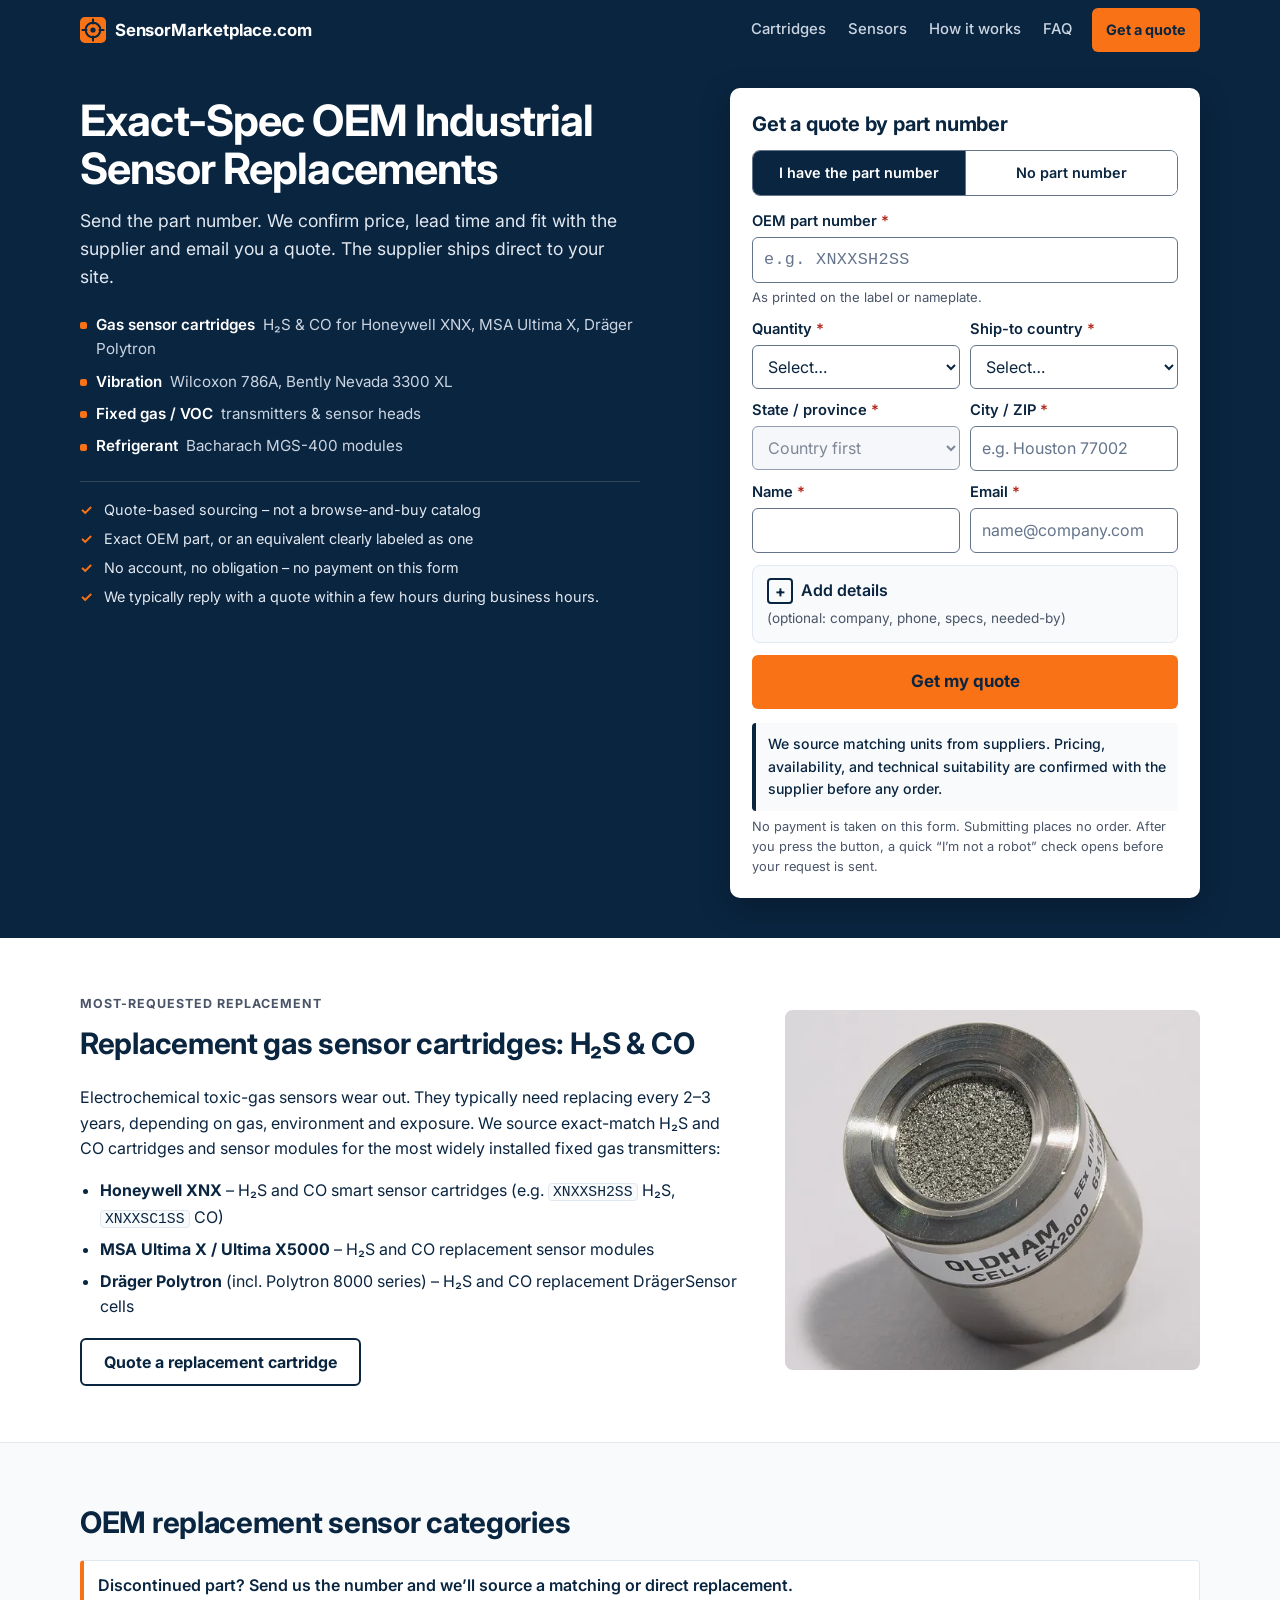
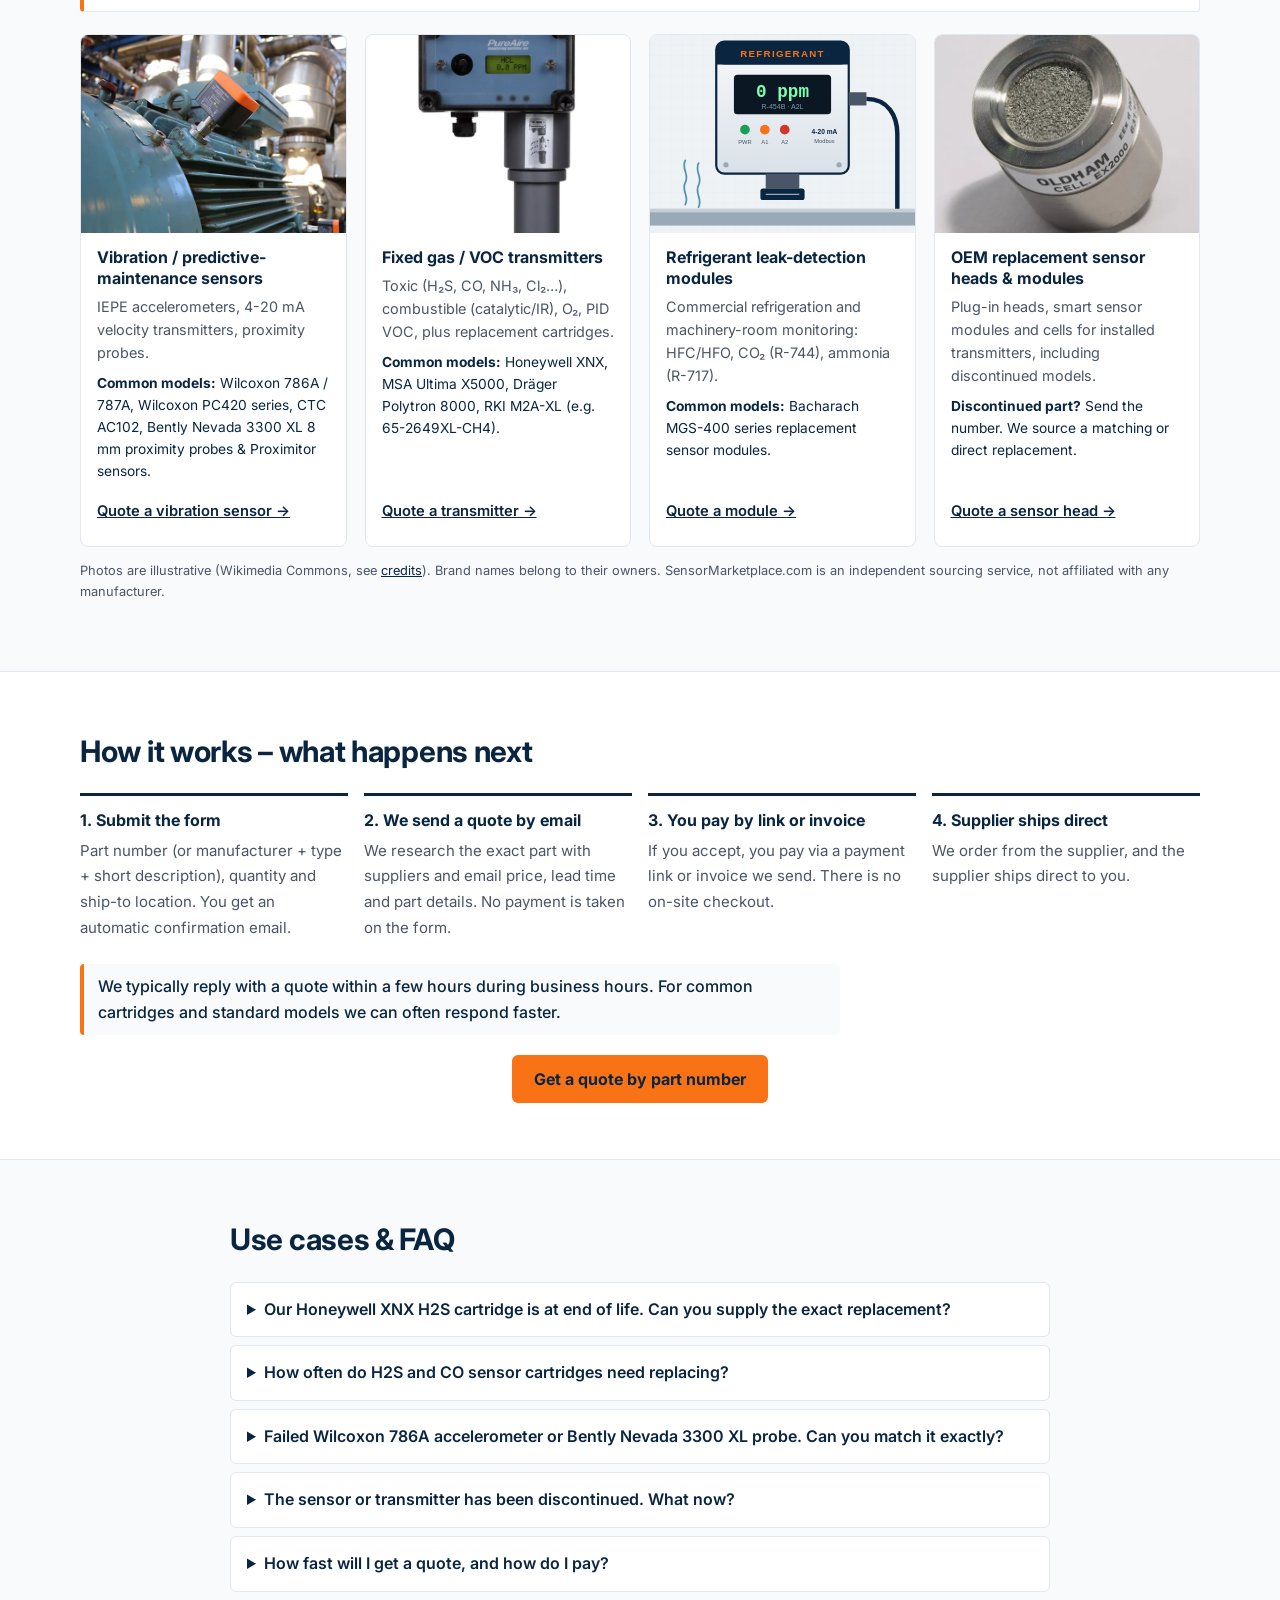
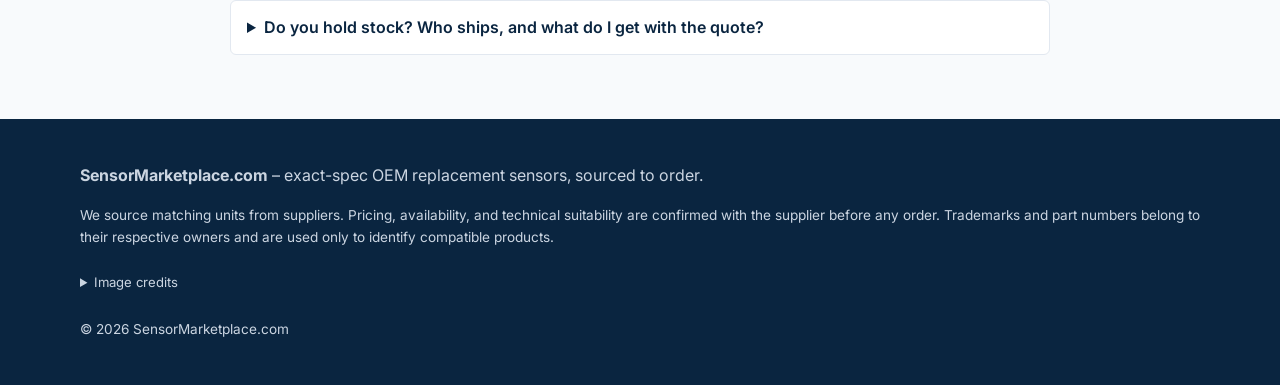
==== commit c4568011: "CRO pass: minimal required quote form with dropdowns, PN/description modes, autoresponse, how-it-wor" ====
--- a/index.html
+++ b/index.html
@@ -20,40 +20,129 @@
 <link rel="preconnect" href="https://fonts.googleapis.com">
 <link rel="preconnect" href="https://fonts.gstatic.com" crossorigin>
 <link rel="stylesheet" href="https://fonts.googleapis.com/css2?family=Inter:wght@400;500;600;700&display=swap">
-<link rel="stylesheet" href="style.css?v=202610231245">
-<script type="application/ld+json">{"@context": "https://schema.org", "@graph": [{"@type": "Organization", "@id": "https://exhalemarketing.github.io/sensormarketplace/#org", "name": "SensorMarketplace.com", "url": "https://exhalemarketing.github.io/sensormarketplace/", "logo": "https://exhalemarketing.github.io/sensormarketplace/favicon.svg", "description": "Replacement gas sensor cartridges and exact-spec OEM industrial sensors sourced to order from part numbers or specs for plants and facilities; supplier ships direct."}, {"@type": "WebSite", "name": "SensorMarketplace.com", "url": "https://exhalemarketing.github.io/sensormarketplace/"}, {"@type": "Service", "name": "OEM replacement sensor sourcing (part number lookup)", "serviceType": "Industrial sensor sourcing and drop-ship fulfillment", "provider": {"@id": "https://exhalemarketing.github.io/sensormarketplace/#org"}, "areaServed": "Worldwide", "url": "https://exhalemarketing.github.io/sensormarketplace/#quote", "description": "Send an OEM part number or exact specs; a matching unit is sourced from suppliers and shipped direct.", "hasOfferCatalog": {"@type": "OfferCatalog", "name": "Sensor categories", "itemListElement": [{"@type": "OfferCatalog", "name": "Replacement H2S and CO gas sensor cartridges (Honeywell XNX, MSA Ultima X, Dräger Polytron)"}, {"@type": "OfferCatalog", "name": "Vibration and predictive-maintenance sensors (Wilcoxon 786A, Wilcoxon PC420, CTC AC102, Bently Nevada 3300 XL)"}, {"@type": "OfferCatalog", "name": "Fixed gas and VOC transmitters (Honeywell XNX, MSA Ultima X5000, Dräger Polytron 8000, RKI M2A-XL)"}, {"@type": "OfferCatalog", "name": "Refrigerant leak-detection modules (Bacharach MGS-400 series)"}, {"@type": "OfferCatalog", "name": "OEM replacement sensor heads and modules, including discontinued parts"}]}}, {"@type": "FAQPage", "mainEntity": [{"@type": "Question", "name": "Our Honeywell XNX H2S cartridge is at end of life. Can you supply the exact replacement?", "acceptedAnswer": {"@type": "Answer", "text": "Yes. Send the cartridge part number from the label (for example XNXXSH2SS, the H2S cartridge for XNX) or the transmitter model, gas and range. We quote the exact Honeywell cartridge and confirm availability and lead time with the supplier first. The same applies to MSA Ultima X / X5000 sensor modules and Dräger Polytron sensors."}}, {"@type": "Question", "name": "How often do H2S and CO sensor cartridges need replacing?", "acceptedAnswer": {"@type": "Answer", "text": "Electrochemical H2S and CO sensors typically last about 2–3 years. Actual life depends on the gas, temperature, humidity and exposure, and on the manufacturer's stated life. A sensor that fails calibration or shows an end-of-life fault should be replaced with the part specified by the transmitter manufacturer."}}, {"@type": "Question", "name": "Failed Wilcoxon 786A accelerometer or Bently Nevada 3300 XL probe. Can you match it exactly?", "acceptedAnswer": {"@type": "Answer", "text": "Send the part number from the sensor or cable. Accelerometers are matched on sensitivity (e.g. 100 mV/g), frequency response, connector and mounting thread. Bently Nevada 3300 XL proximity systems are matched on probe, extension cable and Proximitor sensor so that total system length and calibration stay correct. Spec-equivalents (e.g. CTC AC102 for a general-purpose 100 mV/g accelerometer) are only offered when you ask, and they are labelled as equivalents."}}, {"@type": "Question", "name": "The sensor or transmitter has been discontinued. What now?", "acceptedAnswer": {"@type": "Answer", "text": "Discontinued part? Send us the number and we'll source a matching or direct replacement. We check for the manufacturer's successor part (for example a newer cartridge or sensor module), remaining stock, or a spec-equivalent, and state clearly which one is quoted."}}, {"@type": "Question", "name": "Do you hold stock? Who ships, and what do I get with the quote?", "acceptedAnswer": {"@type": "Answer", "text": "No stock. Each request is sourced from authorized or specialist industrial suppliers and shipped direct from the supplier to your delivery location. The quote states manufacturer, part number, whether it is OEM or equivalent, lead time and price. Pricing, availability and technical suitability are confirmed with the supplier before any order."}}]}]}</script>
+<link rel="stylesheet" href="style.css?v=202610231305">
+<script type="application/ld+json">{"@context": "https://schema.org", "@graph": [{"@type": "Organization", "@id": "https://exhalemarketing.github.io/sensormarketplace/#org", "name": "SensorMarketplace.com", "url": "https://exhalemarketing.github.io/sensormarketplace/", "logo": "https://exhalemarketing.github.io/sensormarketplace/favicon.svg", "description": "Replacement gas sensor cartridges and exact-spec OEM industrial sensors sourced to order from part numbers or specs for plants and facilities; supplier ships direct."}, {"@type": "WebSite", "name": "SensorMarketplace.com", "url": "https://exhalemarketing.github.io/sensormarketplace/"}, {"@type": "Service", "name": "OEM replacement sensor sourcing (part number lookup)", "serviceType": "Industrial sensor sourcing and drop-ship fulfillment", "provider": {"@id": "https://exhalemarketing.github.io/sensormarketplace/#org"}, "areaServed": "Worldwide", "url": "https://exhalemarketing.github.io/sensormarketplace/#quote", "description": "Send an OEM part number or exact specs; a matching unit is sourced from suppliers and shipped direct.", "hasOfferCatalog": {"@type": "OfferCatalog", "name": "Sensor categories", "itemListElement": [{"@type": "OfferCatalog", "name": "Replacement H2S and CO gas sensor cartridges (Honeywell XNX, MSA Ultima X, Dräger Polytron)"}, {"@type": "OfferCatalog", "name": "Vibration and predictive-maintenance sensors (Wilcoxon 786A, Wilcoxon PC420, CTC AC102, Bently Nevada 3300 XL)"}, {"@type": "OfferCatalog", "name": "Fixed gas and VOC transmitters (Honeywell XNX, MSA Ultima X5000, Dräger Polytron 8000, RKI M2A-XL)"}, {"@type": "OfferCatalog", "name": "Refrigerant leak-detection modules (Bacharach MGS-400 series)"}, {"@type": "OfferCatalog", "name": "OEM replacement sensor heads and modules, including discontinued parts"}]}}, {"@type": "FAQPage", "mainEntity": [{"@type": "Question", "name": "Our Honeywell XNX H2S cartridge is at end of life. Can you supply the exact replacement?", "acceptedAnswer": {"@type": "Answer", "text": "Yes. Send the cartridge part number from the label (for example XNXXSH2SS, the H2S cartridge for XNX) or the transmitter model, gas and range. We quote the exact Honeywell cartridge and confirm availability and lead time with the supplier first. The same applies to MSA Ultima X / X5000 sensor modules and Dräger Polytron sensors."}}, {"@type": "Question", "name": "How often do H2S and CO sensor cartridges need replacing?", "acceptedAnswer": {"@type": "Answer", "text": "Electrochemical H2S and CO sensors typically last about 2–3 years. Actual life depends on the gas, temperature, humidity and exposure, and on the manufacturer's stated life. A sensor that fails calibration or shows an end-of-life fault should be replaced with the part specified by the transmitter manufacturer."}}, {"@type": "Question", "name": "Failed Wilcoxon 786A accelerometer or Bently Nevada 3300 XL probe. Can you match it exactly?", "acceptedAnswer": {"@type": "Answer", "text": "Send the part number from the sensor or cable. Accelerometers are matched on sensitivity (e.g. 100 mV/g), frequency response, connector and mounting thread. Bently Nevada 3300 XL proximity systems are matched on probe, extension cable and Proximitor sensor so that total system length and calibration stay correct. Spec-equivalents (e.g. CTC AC102 for a general-purpose 100 mV/g accelerometer) are only offered when you ask, and they are labelled as equivalents."}}, {"@type": "Question", "name": "The sensor or transmitter has been discontinued. What now?", "acceptedAnswer": {"@type": "Answer", "text": "Discontinued part? Send us the number and we'll source a matching or direct replacement. We check for the manufacturer's successor part (for example a newer cartridge or sensor module), remaining stock, or a spec-equivalent, and state clearly which one is quoted."}}, {"@type": "Question", "name": "How fast will I get a quote, and how do I pay?", "acceptedAnswer": {"@type": "Answer", "text": "We typically reply with a quote within a few hours during business hours. For common cartridges and standard models we can often respond faster. The quote arrives by email. No payment is taken on the website: if you accept, you pay via a payment link or invoice we send, then we order from the supplier."}}, {"@type": "Question", "name": "Do you hold stock? Who ships, and what do I get with the quote?", "acceptedAnswer": {"@type": "Answer", "text": "No stock. Each request is sourced from authorized or specialist industrial suppliers. The quote states manufacturer, part number, whether it is OEM or a labeled equivalent, lead time and price. Pricing, availability and technical suitability are confirmed with the supplier before any order. After payment we order from the supplier, and the supplier ships direct to your delivery location."}}]}]}</script>
 </head>
 <body>
 <a class="skip" href="#quote">Skip to quote form</a>
 <header class="top">
   <div class="wrap bar">
     <a class="logo" href="#top" aria-label="SensorMarketplace.com home"><img src="favicon.svg" alt="" width="26" height="26"><span>SensorMarketplace.com</span></a>
-    <nav aria-label="Main"><a href="#cartridges">Cartridges</a><a href="#categories">Sensors</a><a href="#process">Process</a><a href="#faq">FAQ</a><a class="btn sm" href="#quote">Request quote</a></nav>
+    <nav aria-label="Main"><a href="#cartridges">Cartridges</a><a href="#categories">Sensors</a><a href="#process">How it works</a><a href="#faq">FAQ</a><a class="btn sm js-quote" href="#quote">Get a quote</a></nav>
   </div>
 </header>
 
 <main id="top">
 <section class="hero">
   <div class="wrap hero-grid">
-    <div>
+    <div class="hero-copy">
       <h1>Exact-Spec OEM Industrial Sensor Replacements</h1>
-      <p class="lead">Replacement H₂S and CO gas sensor cartridges, vibration sensors and fixed transmitters for plants and facilities. Submit the OEM part number or full spec. We source the matching unit, confirm it with the supplier, and send you a quote. The supplier ships direct to your site.</p>
-      <p class="notcat"><strong>Quote-based sourcing – not a browse-and-buy catalog.</strong> No cart, no list prices. Every request is matched to your exact part or spec.</p>
-      <div class="cta"><a class="btn" href="#quote">Submit part number for quote</a></div>
-      <ul class="facts">
-        <li><b>Gas sensor cartridges</b> H₂S, CO for XNX, Ultima X, Polytron</li>
+      <p class="lead">Send the part number. We confirm price, lead time and fit with the supplier and email you a quote. The supplier ships direct to your site.</p>
+      <ul class="facts" aria-label="What we source">
+        <li><b>Gas sensor cartridges</b> H₂S &amp; CO for Honeywell XNX, MSA Ultima X, Dräger Polytron</li>
         <li><b>Vibration</b> Wilcoxon 786A, Bently Nevada 3300 XL</li>
         <li><b>Fixed gas / VOC</b> transmitters &amp; sensor heads</li>
         <li><b>Refrigerant</b> Bacharach MGS-400 modules</li>
       </ul>
-    </div>
-    <form class="pn-quick" action="#quote" onsubmit="event.preventDefault();var v=this.q.value.trim();var p=document.getElementById('pn');if(p&&v){p.value=v;}document.getElementById('quote').scrollIntoView();(p||document.getElementById('mfr')).focus();">
-      <label for="qpn">OEM part number</label>
-      <input id="qpn" name="q" placeholder="As printed on the nameplate" autocomplete="off">
-      <button class="btn" type="submit">Start quote request</button>
-      <p>Part number not available? Use manufacturer + sensor type in the form.</p>
-      <p class="disc-line"><strong>Discontinued part? Send us the number and we’ll source a matching or direct replacement.</strong></p>
-    </form>
+      <ul class="trust" aria-label="How quoting works">
+        <li>Quote-based sourcing – not a browse-and-buy catalog</li>
+        <li>Exact OEM part, or an equivalent clearly labeled as one</li>
+        <li>No account, no obligation – no payment on this form</li>
+        <li>We typically reply with a quote within a few hours during business hours.</li>
+      </ul>
+    </div>
+
+    <div class="qcard" id="quote" tabindex="-1">
+      <form id="quoteForm" class="qf" action="#quote" data-endpoint="https://formsubmit.co/3a2795173671258cb2cb5c7063ffe1da" method="POST" novalidate aria-labelledby="qf-title">
+        <h2 id="qf-title" class="qf-title">Get a quote by part number</h2>
+        <input type="hidden" name="_subject" id="subj" value="New quote request – SensorMarketplace.com">
+        <input type="hidden" name="_template" value="table">
+        <input type="hidden" name="_autoresponse" value="Thank you. We received your request and will send a quote shortly.">
+        <input type="hidden" name="_next" id="next" value="https://exhalemarketing.github.io/sensormarketplace/thanks.html">
+        <input type="hidden" name="Request ID" id="reqId" value="">
+        <input type="hidden" name="Submitted at (UTC)" id="reqTs" value="">
+        <input type="hidden" name="Request mode" id="mode" value="Part number">
+        <input type="hidden" name="Certifications" id="certs" value="">
+        <input type="hidden" name="Site" value="SensorMarketplace.com – https://exhalemarketing.github.io/sensormarketplace/">
+        <input type="text" name="_honey" class="hp" tabindex="-1" autocomplete="off" aria-hidden="true">
+
+        <noscript><p class="errsum">This form needs JavaScript. Please enable it to request a quote.</p></noscript>
+        <div id="formErr" class="errsum" role="alert" tabindex="-1" hidden></div>
+
+        <div class="seg" role="group" aria-label="How will you identify the sensor?">
+          <button type="button" class="seg-btn" id="modePn" aria-pressed="true">I have the part number</button>
+          <button type="button" class="seg-btn" id="modeDesc" aria-pressed="false">No part number</button>
+        </div>
+
+        <div id="pnBox" class="field">
+          <label for="pn">OEM part number <span class="req" aria-hidden="true">*</span></label>
+          <input id="pn" name="OEM part number" maxlength="80" placeholder="e.g. XNXXSH2SS" autocomplete="off" autocapitalize="characters" spellcheck="false" aria-describedby="pn-hint pn-err">
+          <p class="hint" id="pn-hint">As printed on the label or nameplate.</p><p class="ferr" id="pn-err" hidden></p>
+        </div>
+
+        <div id="descBox" hidden>
+          <div class="row two">
+            <div class="field"><label for="mfr">Manufacturer <span class="req" aria-hidden="true">*</span></label>
+              <select id="mfr" name="Manufacturer" aria-describedby="mfr-err"><option value="">Select…</option><option>Honeywell (XNX, Sensepoint, BW, Series 3000)</option><option>MSA (Ultima, General Monitors)</option><option>Dräger (Polytron)</option><option>RKI Instruments</option><option>Industrial Scientific</option><option>Det-Tronics</option><option>Bacharach</option><option>Danfoss</option><option>Macurco</option><option>Wilcoxon (Amphenol)</option><option>Bently Nevada (Baker Hughes)</option><option>CTC (Connection Technology Center)</option><option>SKF</option><option>Emerson</option><option>Other</option></select><p class="ferr" id="mfr-err" hidden></p></div>
+            <div class="field"><label for="stype">Sensor type <span class="req" aria-hidden="true">*</span></label>
+              <select id="stype" name="Sensor type" aria-describedby="stype-err"><option value="">Select…</option><option>Replacement gas sensor cartridge</option><option>Vibration sensor / transmitter</option><option>Fixed gas transmitter</option><option>Fixed VOC / PID transmitter</option><option>Refrigerant leak-detection module</option><option>OEM replacement sensor head / module</option><option>Other</option></select><p class="ferr" id="stype-err" hidden></p></div>
+          </div>
+          <div class="field" id="mfrOtherWrap" hidden><label for="mfrOther">Manufacturer name <span class="req" aria-hidden="true">*</span></label>
+            <input id="mfrOther" name="Manufacturer (other)" maxlength="80" autocomplete="off" aria-describedby="mfrOther-err"><p class="ferr" id="mfrOther-err" hidden></p></div>
+          <div class="field"><label for="desc">Short description <span class="req" aria-hidden="true">*</span></label>
+            <input id="desc" name="Short description" maxlength="140" placeholder="e.g. H2S cartridge for XNX, 0–100 ppm" aria-describedby="desc-err"><p class="ferr" id="desc-err" hidden></p></div>
+        </div>
+
+        <div class="row two keep2">
+          <div class="field"><label for="qty">Quantity <span class="req" aria-hidden="true">*</span></label>
+            <select id="qty" name="Quantity" aria-describedby="qty-err"><option value="">Select…</option><option>1</option><option>2</option><option>3</option><option>4</option><option>5</option><option>6–10</option><option>11–25</option><option>More than 25</option></select><p class="ferr" id="qty-err" hidden></p></div>
+          <div class="field"><label for="country">Ship-to country <span class="req" aria-hidden="true">*</span></label>
+            <select id="country" name="Ship-to country" autocomplete="country-name" aria-describedby="country-err"><option value="">Select…</option><option>United States</option><option>Canada</option><option>Mexico</option><option>Other</option></select><p class="ferr" id="country-err" hidden></p></div>
+        </div>
+        <div class="field" id="countryOtherWrap" hidden><label for="countryOther">Country name <span class="req" aria-hidden="true">*</span></label>
+          <input id="countryOther" name="Ship-to country (other)" maxlength="60" autocomplete="country-name" aria-describedby="countryOther-err"><p class="ferr" id="countryOther-err" hidden></p></div>
+        <div class="row two keep2">
+          <div class="field"><label for="state">State / province <span class="req" aria-hidden="true">*</span></label>
+            <select id="state" name="Ship-to state/province" autocomplete="address-level1" aria-describedby="state-err"><option value="">Country first</option><optgroup label="United States" data-country="United States"><option>Alabama</option><option>Alaska</option><option>Arizona</option><option>Arkansas</option><option>California</option><option>Colorado</option><option>Connecticut</option><option>Delaware</option><option>District of Columbia</option><option>Florida</option><option>Georgia</option><option>Hawaii</option><option>Idaho</option><option>Illinois</option><option>Indiana</option><option>Iowa</option><option>Kansas</option><option>Kentucky</option><option>Louisiana</option><option>Maine</option><option>Maryland</option><option>Massachusetts</option><option>Michigan</option><option>Minnesota</option><option>Mississippi</option><option>Missouri</option><option>Montana</option><option>Nebraska</option><option>Nevada</option><option>New Hampshire</option><option>New Jersey</option><option>New Mexico</option><option>New York</option><option>North Carolina</option><option>North Dakota</option><option>Ohio</option><option>Oklahoma</option><option>Oregon</option><option>Pennsylvania</option><option>Rhode Island</option><option>South Carolina</option><option>South Dakota</option><option>Tennessee</option><option>Texas</option><option>Utah</option><option>Vermont</option><option>Virginia</option><option>Washington</option><option>West Virginia</option><option>Wisconsin</option><option>Wyoming</option><option>Puerto Rico</option></optgroup><optgroup label="Canada" data-country="Canada"><option>Alberta</option><option>British Columbia</option><option>Manitoba</option><option>New Brunswick</option><option>Newfoundland and Labrador</option><option>Northwest Territories</option><option>Nova Scotia</option><option>Nunavut</option><option>Ontario</option><option>Prince Edward Island</option><option>Quebec</option><option>Saskatchewan</option><option>Yukon</option></optgroup><optgroup label="Mexico" data-country="Mexico"><option>Aguascalientes</option><option>Baja California</option><option>Baja California Sur</option><option>Campeche</option><option>Chiapas</option><option>Chihuahua</option><option>Ciudad de México</option><option>Coahuila</option><option>Colima</option><option>Durango</option><option>Estado de México</option><option>Guanajuato</option><option>Guerrero</option><option>Hidalgo</option><option>Jalisco</option><option>Michoacán</option><option>Morelos</option><option>Nayarit</option><option>Nuevo León</option><option>Oaxaca</option><option>Puebla</option><option>Querétaro</option><option>Quintana Roo</option><option>San Luis Potosí</option><option>Sinaloa</option><option>Sonora</option><option>Tabasco</option><option>Tamaulipas</option><option>Tlaxcala</option><option>Veracruz</option><option>Yucatán</option><option>Zacatecas</option></optgroup><option value="N/A (outside US/CA/MX)" data-other="1" hidden>Not applicable</option></select><p class="ferr" id="state-err" hidden></p></div>
+          <div class="field"><label for="city">City / ZIP <span class="req" aria-hidden="true">*</span></label>
+            <input id="city" name="Ship-to city / ZIP" maxlength="80" autocomplete="postal-code" placeholder="e.g. Houston 77002" aria-describedby="city-err"><p class="ferr" id="city-err" hidden></p></div>
+        </div>
+        <div class="row two keep2">
+          <div class="field"><label for="cname">Name <span class="req" aria-hidden="true">*</span></label><input id="cname" name="Contact name" maxlength="80" autocomplete="name" aria-describedby="cname-err"><p class="ferr" id="cname-err" hidden></p></div>
+          <div class="field"><label for="email">Email <span class="req" aria-hidden="true">*</span></label>
+            <input id="email" name="email" type="email" maxlength="120" autocomplete="email" inputmode="email" placeholder="name@company.com" aria-describedby="email-err"><p class="ferr" id="email-err" hidden></p></div>
+        </div>
+
+        <details id="more" class="more">
+          <summary>Add details <span class="opt">(optional: company, phone, specs, needed-by)</span></summary>
+          <div class="more-body">
+            <div class="row two keep2">
+              <div class="field"><label for="company">Company</label><input id="company" name="Company" maxlength="100" autocomplete="organization"></div>
+              <div class="field"><label for="phone">Phone</label><input id="phone" name="Phone" type="tel" maxlength="40" autocomplete="tel" inputmode="tel"></div>
+            </div>
+            <div class="row two">
+              <div class="field"><label for="range">Gas / range</label>
+                <input id="range" name="Measurement range" maxlength="80" placeholder="e.g. H2S 0–100 ppm"></div>
+              <div class="field"><label for="out">Output</label>
+                <select id="out" name="Output type"><option value="">Same as existing unit</option><option>4-20 mA (2-wire loop)</option><option>4-20 mA + HART</option><option>Modbus RTU (RS-485)</option><option>Modbus TCP / Ethernet</option><option>0-10 V / 1-5 V</option><option>Relay / dry contact</option><option>IEPE / ICP (mV/g)</option><option>BACnet</option><option>Wireless</option></select></div>
+            </div>
+            <fieldset class="chips">
+              <legend>Certifications required <span class="opt">(select any)</span></legend>
+              <label class="chip"><input type="checkbox" value="Class I Div 1"><span>Class I Div 1</span></label><label class="chip"><input type="checkbox" value="Class I Div 2"><span>Class I Div 2</span></label><label class="chip"><input type="checkbox" value="ATEX"><span>ATEX</span></label><label class="chip"><input type="checkbox" value="IECEx"><span>IECEx</span></label><label class="chip"><input type="checkbox" value="SIL 2/3"><span>SIL 2/3</span></label><label class="chip"><input type="checkbox" value="FM"><span>FM</span></label><label class="chip"><input type="checkbox" value="UL 2075"><span>UL 2075</span></label>
+            </fieldset>
+            <div class="field"><label for="needby">Needed by</label>
+              <select id="needby" name="Needed by"><option value="">No specific date</option><option>ASAP / line down</option><option>Within 1 week</option><option>Within 2–4 weeks</option><option>Within 1–3 months</option><option>Budgetary quote only</option></select></div>
+            <div class="field"><label for="notes">Notes</label>
+              <textarea id="notes" name="Notes" rows="3" maxlength="2000" placeholder="More part numbers, serial, cable length…"></textarea></div>
+          </div>
+        </details>
+
+        <button class="btn big" type="submit" id="submitBtn">Get my quote</button>
+        <p class="disclaimer" role="note">We source matching units from suppliers. Pricing, availability, and technical suitability are confirmed with the supplier before any order.</p>
+        <p class="fine">No payment is taken on this form. Submitting places no order. After you press the button, a quick “I’m not a robot” check opens before your request is sent.</p>
+      </form>
+
+    </div>
   </div>
 </section>
 
@@ -68,175 +157,63 @@
         <li><b>MSA Ultima X / Ultima X5000</b> – H₂S and CO replacement sensor modules</li>
         <li><b>Dräger Polytron</b> (incl. Polytron 8000 series) – H₂S and CO replacement DrägerSensor cells</li>
       </ul>
-      <p class="small">Send the transmitter model and the sensor part number from the label. We match gas, range and certification, and confirm with the supplier before quoting.</p>
-      <a class="btn" href="#quote">Quote a replacement cartridge</a>
-    </div>
-    <img src="img/oem-replacement-sensor-head.webp" width="540" height="720" loading="lazy" alt="Replacement electrochemical gas sensor cell">
-  </div>
-</section>
-
-<section id="process" class="sec">
-  <div class="wrap">
-    <h2>Quote-to-delivery process</h2>
-    <ol class="steps">
-      <li><b>1. Submit</b><span>OEM part number, or manufacturer + type + range + output + certifications.</span></li>
-      <li><b>2. Source</b><span>We check the exact OEM part or a spec-equivalent with authorized and specialist suppliers.</span></li>
-      <li><b>3. Confirm &amp; quote</b><span>Price, lead time and technical suitability confirmed with the supplier, then quoted to you.</span></li>
-      <li><b>4. Ship direct</b><span>On approval and payment the supplier ships to your delivery location. Tracking provided.</span></li>
-    </ol>
-  </div>
-</section>
-
-<section id="categories" class="sec alt">
+      <a class="btn ghost js-quote" href="#quote" data-type="Replacement gas sensor cartridge">Quote a replacement cartridge</a>
+    </div>
+    <img src="img/oem-replacement-sensor-head.webp" width="540" height="720" loading="lazy" decoding="async" alt="Replacement electrochemical gas sensor cell">
+  </div>
+</section>
+
+<section id="categories" class="sec">
   <div class="wrap">
     <h2>OEM replacement sensor categories</h2>
     <p class="disc-banner">Discontinued part? Send us the number and we’ll source a matching or direct replacement.</p>
     <div class="cards">
       <article class="card">
-        <img src="img/vibration-sensor-motor.webp" width="600" height="600" loading="lazy" alt="Vibration sensor mounted on an industrial motor">
-        <div class="cb"><h3>Vibration / predictive-maintenance sensors</h3><p>IEPE accelerometers, 4-20 mA velocity transmitters, proximity probes.</p><p class="ex"><b>Common models:</b> Wilcoxon 786A / 787A, Wilcoxon PC420 series, CTC AC102, Bently Nevada 3300 XL 8 mm proximity probes &amp; Proximitor sensors.</p><p class="match">Match on: sensitivity (mV/g), range, frequency response, connector, mounting thread, hazardous-area rating.</p></div>
-      </article>
-      <article class="card">
-        <img src="img/fixed-gas-transmitter.webp" width="653" height="720" loading="lazy" alt="Fixed gas monitor with digital display">
-        <div class="cb"><h3>Fixed gas / VOC transmitters</h3><p>Toxic (H₂S, CO, NH₃, Cl₂…), combustible (catalytic/IR), O₂, PID VOC, plus replacement cartridges.</p><p class="ex"><b>Common models:</b> Honeywell XNX, MSA Ultima X5000, Dräger Polytron 8000, RKI M2A-XL (e.g. 65-2649XL-CH4).</p><p class="match">Match on: gas, range, sensing technology, output (4-20 mA, HART, Modbus, relays), certification.</p></div>
-      </article>
-      <article class="card">
-        <img src="img/refrigerant-leak-module.svg" width="600" height="600" loading="lazy" alt="Illustration of a refrigerant leak-detection module">
-        <div class="cb"><h3>Refrigerant leak-detection modules</h3><p>Commercial refrigeration and machinery-room monitoring: HFC/HFO, CO₂ (R-744), ammonia (R-717).</p><p class="ex"><b>Common models:</b> Bacharach MGS-400 series replacement sensor modules.</p><p class="match">Match on: refrigerant, ppm range, alarm set-points, output, existing controller/BMS interface.</p></div>
-      </article>
-      <article class="card">
-        <img src="img/oem-replacement-sensor-head.webp" width="540" height="720" loading="lazy" alt="Replacement electrochemical gas sensor cell">
-        <div class="cb"><h3>OEM replacement sensor heads &amp; modules</h3><p>Plug-in heads, smart sensor modules and cells for installed transmitters, including discontinued models.</p><p class="ex"><b>Discontinued part?</b> Send the number. We source a matching or direct replacement.</p><p class="match">Match on: host transmitter model, gas, range, sensor part number.</p></div>
-      </article>
-    </div>
-    <p class="credit">Photos: Wikimedia Commons (CC BY-SA), illustrative only – see <a href="#credits">credits</a>. Brand names visible in photos belong to their owners. SensorMarketplace.com is an independent sourcing service, not affiliated with any manufacturer.</p>
-  </div>
-</section>
-
-<section id="quote" class="sec">
-  <div class="wrap form-wrap">
-    <div class="form-intro">
-      <h2>Request a quote</h2>
-      <p>Required: <b class="req">*</b> fields, plus <b>either</b> the OEM part number <b>or</b> manufacturer + sensor type.</p>
-      <p class="disclaimer" role="note">We source matching units from suppliers. Pricing, availability, and technical suitability are confirmed with the supplier before any order.</p>
-      <p class="small">Submitting a request places no order and creates no obligation. Reply is by email.</p>
-    </div>
-
-    <form id="quoteForm" class="qf" action="https://formsubmit.co/3a2795173671258cb2cb5c7063ffe1da" method="POST" novalidate>
-      <input type="hidden" name="_subject" value="New quote request – SensorMarketplace.com">
-      <input type="hidden" name="_template" value="table">
-      <input type="hidden" name="_captcha" value="false">
-      <input type="hidden" name="_next" value="https://exhalemarketing.github.io/sensormarketplace/thanks.html">
-      <input type="hidden" name="Request ID" id="reqId" value="">
-      <input type="hidden" name="Submitted at (UTC)" id="reqTs" value="">
-      <input type="hidden" name="Site" value="SensorMarketplace.com – https://exhalemarketing.github.io/sensormarketplace/">
-      <input type="text" name="_honey" class="hp" tabindex="-1" autocomplete="off" aria-hidden="true">
-
-      <fieldset>
-        <legend>Sensor</legend>
-        <label>OEM part number <span class="pref">preferred</span>
-          <input name="OEM part number" id="pn" maxlength="80" placeholder="e.g. as printed on the nameplate" autocomplete="off"></label>
-        <div class="row two">
-          <label>Manufacturer
-            <input name="Manufacturer" id="mfr" maxlength="80" placeholder="e.g. Honeywell XNX, MSA Ultima X, Dräger Polytron, Wilcoxon"></label>
-          <label>Sensor type
-            <select name="Sensor type" id="stype">
-              <option value="">Select…</option>
-              <option>Replacement gas sensor cartridge (H2S / CO / other)</option>
-              <option>Vibration / predictive-maintenance sensor</option>
-              <option>Fixed gas transmitter (toxic / combustible / O2)</option>
-              <option>Fixed VOC / PID transmitter</option>
-              <option>Refrigerant leak-detection module</option>
-              <option>OEM replacement sensor head / cell</option>
-              <option>Other (describe in notes)</option>
-            </select></label>
-        </div>
-        <div class="row two">
-          <label>Measurement range
-            <input name="Measurement range" maxlength="120" placeholder="e.g. H2S 0–100 ppm · 0–25 mm/s RMS"></label>
-          <label>Output type
-            <select name="Output type">
-              <option value="">Select…</option>
-              <option>4-20 mA (2-wire loop)</option>
-              <option>4-20 mA + HART</option>
-              <option>Modbus RTU (RS-485)</option>
-              <option>Modbus TCP / Ethernet</option>
-              <option>0-10 V / 1-5 V</option>
-              <option>Relay / dry contact</option>
-              <option>IEPE / ICP (mV/g)</option>
-              <option>BACnet</option>
-              <option>Wireless (WirelessHART, ISA100, LoRaWAN, BLE)</option>
-              <option>Match existing OEM unit</option>
-            </select></label>
-        </div>
-        <span class="lbl">Required certifications</span>
-        <div class="checks">
-          <label><input type="checkbox" name="Required certifications" value="ATEX"> ATEX</label>
-          <label><input type="checkbox" name="Required certifications" value="IECEx"> IECEx</label>
-          <label><input type="checkbox" name="Required certifications" value="UL/CSA Class I Div 1"> Class I Div 1</label>
-          <label><input type="checkbox" name="Required certifications" value="UL/CSA Class I Div 2"> Class I Div 2</label>
-          <label><input type="checkbox" name="Required certifications" value="SIL 2/3"> SIL 2/3</label>
-          <label><input type="checkbox" name="Required certifications" value="FM approved"> FM</label>
-          <label><input type="checkbox" name="Required certifications" value="UL 2075"> UL 2075</label>
-          <label><input type="checkbox" name="Required certifications" value="None / general purpose"> None</label>
-        </div>
-        <input name="Other certification / rating" aria-label="Other certification or rating" maxlength="120" placeholder="Other: e.g. Zone 1 IIC T4, IP66, NEMA 4X">
-        <div class="row two">
-          <label>Quantity <b class="req">*</b>
-            <input name="Quantity" id="qty" type="number" min="1" max="100000" step="1" value="1" required inputmode="numeric"></label>
-          <label>Delivery location <b class="req">*</b>
-            <input name="Delivery location" id="loc" maxlength="120" required placeholder="City, State/Province, Country, ZIP"></label>
-        </div>
-      </fieldset>
-
-      <fieldset>
-        <legend>Contact</legend>
-        <div class="row two">
-          <label>Name <b class="req">*</b><input name="Contact name" id="cname" maxlength="80" required autocomplete="name"></label>
-          <label>Company<input name="Company" maxlength="100" autocomplete="organization"></label>
-        </div>
-        <div class="row two">
-          <label>Email <b class="req">*</b><input name="email" id="email" type="email" maxlength="120" required autocomplete="email"></label>
-          <label>Phone<input name="Phone" type="tel" maxlength="40" autocomplete="tel"></label>
-        </div>
-        <label>Notes <span class="pref muted">existing model/serial, connector, cable length, required-by date, photo link</span>
-          <textarea name="Notes" rows="4" maxlength="2000"></textarea></label>
-      </fieldset>
-
-      <p id="formErr" class="err" role="alert" hidden></p>
-      <button class="btn big" type="submit" id="submitBtn">Submit quote request</button>
-      <p class="small">Specs (not your contact details) may be shared with suppliers to obtain pricing.</p>
-    </form>
-
-    <div id="thanks" class="thanks" hidden tabindex="-1">
-      <h3>Request received</h3>
-      <p>Reference <b id="thanksId"></b>. We will confirm price, availability and technical suitability with the supplier and reply by email.</p>
-    </div>
-  </div>
-</section>
-
-<section id="faq" class="sec alt">
+        <img src="img/vibration-sensor-motor.webp" width="600" height="600" loading="lazy" decoding="async" alt="Vibration sensor mounted on an industrial motor">
+        <div class="cb"><h3>Vibration / predictive-maintenance sensors</h3><p>IEPE accelerometers, 4-20 mA velocity transmitters, proximity probes.</p><p class="ex"><b>Common models:</b> Wilcoxon 786A / 787A, Wilcoxon PC420 series, CTC AC102, Bently Nevada 3300 XL 8 mm proximity probes &amp; Proximitor sensors.</p><a class="cardlink js-quote" href="#quote" data-type="Vibration sensor / transmitter">Quote a vibration sensor →</a></div>
+      </article>
+      <article class="card">
+        <img src="img/fixed-gas-transmitter.webp" width="653" height="720" loading="lazy" decoding="async" alt="Fixed gas monitor with digital display">
+        <div class="cb"><h3>Fixed gas / VOC transmitters</h3><p>Toxic (H₂S, CO, NH₃, Cl₂…), combustible (catalytic/IR), O₂, PID VOC, plus replacement cartridges.</p><p class="ex"><b>Common models:</b> Honeywell XNX, MSA Ultima X5000, Dräger Polytron 8000, RKI M2A-XL (e.g. 65-2649XL-CH4).</p><a class="cardlink js-quote" href="#quote" data-type="Fixed gas transmitter">Quote a transmitter →</a></div>
+      </article>
+      <article class="card">
+        <img src="img/refrigerant-leak-module.svg" width="600" height="600" loading="lazy" decoding="async" alt="Illustration of a refrigerant leak-detection module">
+        <div class="cb"><h3>Refrigerant leak-detection modules</h3><p>Commercial refrigeration and machinery-room monitoring: HFC/HFO, CO₂ (R-744), ammonia (R-717).</p><p class="ex"><b>Common models:</b> Bacharach MGS-400 series replacement sensor modules.</p><a class="cardlink js-quote" href="#quote" data-type="Refrigerant leak-detection module">Quote a module →</a></div>
+      </article>
+      <article class="card">
+        <img src="img/oem-replacement-sensor-head.webp" width="540" height="720" loading="lazy" decoding="async" alt="Replacement electrochemical gas sensor cell">
+        <div class="cb"><h3>OEM replacement sensor heads &amp; modules</h3><p>Plug-in heads, smart sensor modules and cells for installed transmitters, including discontinued models.</p><p class="ex"><b>Discontinued part?</b> Send the number. We source a matching or direct replacement.</p><a class="cardlink js-quote" href="#quote" data-type="OEM replacement sensor head / module">Quote a sensor head →</a></div>
+      </article>
+    </div>
+    <p class="credit">Photos are illustrative (Wikimedia Commons, see <a href="#credits">credits</a>). Brand names belong to their owners. SensorMarketplace.com is an independent sourcing service, not affiliated with any manufacturer.</p>
+  </div>
+</section>
+
+<section id="process" class="sec alt">
   <div class="wrap">
+    <h2>How it works – what happens next</h2>
+    <ol class="steps">
+      <li><b>1. Submit the form</b><span>Part number (or manufacturer + type + short description), quantity and ship-to location. You get an automatic confirmation email.</span></li>
+      <li><b>2. We send a quote by email</b><span>We research the exact part with suppliers and email price, lead time and part details. No payment is taken on the form.</span></li>
+      <li><b>3. You pay by link or invoice</b><span>If you accept, you pay via a payment link or invoice we send. There is no on-site checkout.</span></li>
+      <li><b>4. Supplier ships direct</b><span>We order from the supplier, and the supplier ships direct to you.</span></li>
+    </ol>
+    <p class="resp">We typically reply with a quote within a few hours during business hours. For common cartridges and standard models we can often respond faster.</p>
+    <p class="center"><a class="btn js-quote" href="#quote">Get a quote by part number</a></p>
+  </div>
+</section>
+
+<section id="faq" class="sec">
+  <div class="wrap narrow">
     <h2>Use cases &amp; FAQ</h2>
     <div class="faq">
       <details><summary>Our Honeywell XNX H2S cartridge is at end of life. Can you supply the exact replacement?</summary><p>Yes. Send the cartridge part number from the label (for example XNXXSH2SS, the H2S cartridge for XNX) or the transmitter model, gas and range. We quote the exact Honeywell cartridge and confirm availability and lead time with the supplier first. The same applies to MSA Ultima X / X5000 sensor modules and Dräger Polytron sensors.</p></details>
       <details><summary>How often do H2S and CO sensor cartridges need replacing?</summary><p>Electrochemical H2S and CO sensors typically last about 2–3 years. Actual life depends on the gas, temperature, humidity and exposure, and on the manufacturer&#x27;s stated life. A sensor that fails calibration or shows an end-of-life fault should be replaced with the part specified by the transmitter manufacturer.</p></details>
       <details><summary>Failed Wilcoxon 786A accelerometer or Bently Nevada 3300 XL probe. Can you match it exactly?</summary><p>Send the part number from the sensor or cable. Accelerometers are matched on sensitivity (e.g. 100 mV/g), frequency response, connector and mounting thread. Bently Nevada 3300 XL proximity systems are matched on probe, extension cable and Proximitor sensor so that total system length and calibration stay correct. Spec-equivalents (e.g. CTC AC102 for a general-purpose 100 mV/g accelerometer) are only offered when you ask, and they are labelled as equivalents.</p></details>
       <details><summary>The sensor or transmitter has been discontinued. What now?</summary><p>Discontinued part? Send us the number and we&#x27;ll source a matching or direct replacement. We check for the manufacturer&#x27;s successor part (for example a newer cartridge or sensor module), remaining stock, or a spec-equivalent, and state clearly which one is quoted.</p></details>
-      <details><summary>Do you hold stock? Who ships, and what do I get with the quote?</summary><p>No stock. Each request is sourced from authorized or specialist industrial suppliers and shipped direct from the supplier to your delivery location. The quote states manufacturer, part number, whether it is OEM or equivalent, lead time and price. Pricing, availability and technical suitability are confirmed with the supplier before any order.</p></details>
-    </div>
-  </div>
-</section>
-
-<section id="credits" class="sec">
-  <div class="wrap small">
-    <h2 class="h4">Image credits</h2>
-    <ul>
-      <li>Vibration sensor on motor: “Wi-care sensor on reciprocating motor”, Cedric Leturcq, <a href="https://commons.wikimedia.org/wiki/File:Wi-care_sensor_on_reciprocating_motor.png" rel="nofollow">Wikimedia Commons</a>, <a href="https://creativecommons.org/licenses/by-sa/4.0/" rel="nofollow">CC BY-SA 4.0</a> (resized).</li>
-      <li>Fixed gas monitor: “Gas Detector- Fixed Gas Monitor”, Snwboarder45, <a href="https://commons.wikimedia.org/wiki/File:Gas_Detector-_Fixed_Gas_Monitor.jpg" rel="nofollow">Wikimedia Commons</a>, <a href="https://creativecommons.org/licenses/by-sa/4.0/" rel="nofollow">CC BY-SA 4.0</a> (resized).</li>
-      <li>Gas sensor cell: “Gas-Sensor”, Drahkrub, <a href="https://commons.wikimedia.org/wiki/File:Gas-Sensor.jpg" rel="nofollow">Wikimedia Commons</a>, <a href="https://creativecommons.org/licenses/by-sa/3.0/" rel="nofollow">CC BY-SA 3.0</a> (resized).</li>
-      <li>Refrigerant module illustration and logo: original artwork.</li>
-    </ul>
+      <details><summary>How fast will I get a quote, and how do I pay?</summary><p>We typically reply with a quote within a few hours during business hours. For common cartridges and standard models we can often respond faster. The quote arrives by email. No payment is taken on the website: if you accept, you pay via a payment link or invoice we send, then we order from the supplier.</p></details>
+      <details><summary>Do you hold stock? Who ships, and what do I get with the quote?</summary><p>No stock. Each request is sourced from authorized or specialist industrial suppliers. The quote states manufacturer, part number, whether it is OEM or a labeled equivalent, lead time and price. Pricing, availability and technical suitability are confirmed with the supplier before any order. After payment we order from the supplier, and the supplier ships direct to your delivery location.</p></details>
+    </div>
   </div>
 </section>
 </main>
@@ -245,9 +222,18 @@
   <div class="wrap">
     <p><b>SensorMarketplace.com</b> – exact-spec OEM replacement sensors, sourced to order. </p>
     <p class="small">We source matching units from suppliers. Pricing, availability, and technical suitability are confirmed with the supplier before any order. Trademarks and part numbers belong to their respective owners and are used only to identify compatible products.</p>
+    <details id="credits" class="credits"><summary>Image credits</summary>
+      <ul>
+        <li>Vibration sensor on motor: “Wi-care sensor on reciprocating motor”, Cedric Leturcq, <a href="https://commons.wikimedia.org/wiki/File:Wi-care_sensor_on_reciprocating_motor.png" rel="nofollow">Wikimedia Commons</a>, <a href="https://creativecommons.org/licenses/by-sa/4.0/" rel="nofollow">CC BY-SA 4.0</a> (resized).</li>
+        <li>Fixed gas monitor: “Gas Detector- Fixed Gas Monitor”, Snwboarder45, <a href="https://commons.wikimedia.org/wiki/File:Gas_Detector-_Fixed_Gas_Monitor.jpg" rel="nofollow">Wikimedia Commons</a>, <a href="https://creativecommons.org/licenses/by-sa/4.0/" rel="nofollow">CC BY-SA 4.0</a> (resized).</li>
+        <li>Gas sensor cell: “Gas-Sensor”, Drahkrub, <a href="https://commons.wikimedia.org/wiki/File:Gas-Sensor.jpg" rel="nofollow">Wikimedia Commons</a>, <a href="https://creativecommons.org/licenses/by-sa/3.0/" rel="nofollow">CC BY-SA 3.0</a> (resized).</li>
+        <li>Refrigerant module illustration and logo: original artwork.</li>
+      </ul>
+    </details>
     <p class="small">© <span id="yr">2026</span> SensorMarketplace.com</p>
   </div>
 </footer>
-<script src="main.js?v=202610231245" defer></script>
+<a class="sticky-cta js-quote" href="#quote" id="stickyCta" hidden>Get a quote by part number</a>
+<script src="main.js?v=202610231305" defer></script>
 </body>
 </html>
--- a/style.css
+++ b/style.css
@@ -1,62 +1,119 @@
-:root{--navy:#0A2540;--gray:#4A5568;--orange:#F97316;--bg:#F8FAFC;--line:#E2E8F0;--ink:#0A2540;--err:#B42318;--ok:#067647}
-*{box-sizing:border-box}html{scroll-behavior:smooth}
+:root{--navy:#0A2540;--gray:#4A5568;--orange:#F97316;--bg:#F8FAFC;--line:#E2E8F0;--field:#64748B;--ink:#0A2540;--err:#B42318;--ok:#067647}
+*{box-sizing:border-box}html{scroll-behavior:smooth;scroll-padding-top:72px}
+@media (prefers-reduced-motion:reduce){html{scroll-behavior:auto}}
 body{margin:0;font:16px/1.6 Inter,system-ui,-apple-system,"Segoe UI",Roboto,Arial,sans-serif;color:var(--ink);background:var(--bg);-webkit-font-smoothing:antialiased}
 img{max-width:100%;height:auto;display:block}a{color:var(--navy)}
-.wrap{max-width:1120px;margin:0 auto;padding:0 20px}
-.skip{position:absolute;left:-999px}.skip:focus{left:10px;top:10px;background:#fff;padding:8px;z-index:9}
-:focus-visible{outline:3px solid var(--orange);outline-offset:2px}
-.top{position:sticky;top:0;z-index:5;background:var(--navy);color:#fff}
-.bar{display:flex;align-items:center;justify-content:space-between;gap:12px;min-height:58px}
-.logo{display:flex;align-items:center;gap:9px;color:#fff;text-decoration:none;font-weight:700;font-size:1.05rem;letter-spacing:-.01em}
-nav{display:flex;align-items:center;gap:20px}nav a{color:#CBD5E1;text-decoration:none;font-size:.93rem;font-weight:500}nav a:hover{color:#fff}
-/* CTA: #F97316 with navy text = 5.54:1 (AA). White on #F97316 = 2.8:1 (fails) so never used. */
-.btn{display:inline-block;background:var(--orange);color:var(--navy)!important;font-weight:700;text-decoration:none;border:0;border-radius:6px;padding:12px 20px;cursor:pointer;font:inherit;font-weight:700;line-height:1.3}
-.btn:hover{background:#FB8A3C}.btn.sm{padding:7px 12px;font-size:.88rem}.btn.big{width:100%;padding:14px;font-size:1.05rem}.btn:disabled{opacity:.6;cursor:wait}
-.hero{background:var(--navy);color:#fff;padding:52px 0 56px}
-.hero-grid{display:grid;grid-template-columns:1.4fr 1fr;gap:48px;align-items:center}
-h1{font-size:clamp(1.85rem,4vw,2.8rem);line-height:1.12;letter-spacing:-.02em;margin:0 0 14px;font-weight:700}
-.lead{font-size:1.1rem;color:#E2E8F0;max-width:640px;margin:0 0 14px}
-.notcat{border-left:3px solid #94A3B8;padding:6px 0 6px 12px;color:#CBD5E1;margin:0 0 20px;max-width:640px}.notcat strong{color:#fff}
-.cta{margin:0 0 24px}
-.facts{list-style:none;padding:0;margin:0;display:grid;grid-template-columns:1fr 1fr;gap:6px 20px;color:#CBD5E1;font-size:.9rem}.facts b{color:#fff;font-weight:600}
-.pn-quick{background:#fff;color:var(--ink);border-radius:8px;padding:22px}
-.pn-quick label{font-weight:600;font-size:.95rem}.pn-quick input{margin:6px 0 12px;font-family:ui-monospace,SFMono-Regular,Menlo,Consolas,monospace}
-.pn-quick .btn{width:100%}.pn-quick p{color:var(--gray);font-size:.85rem;margin:10px 0 0}
+.wrap{max-width:1160px;margin:0 auto;padding:0 20px}.narrow{max-width:860px}
+.skip{position:absolute;left:-999px}.skip:focus{left:10px;top:10px;background:#fff;padding:8px;z-index:20}
+/* Focus: navy ring on light surfaces, orange ring on navy surfaces (both >=3:1) */
+:focus-visible{outline:3px solid var(--navy);outline-offset:2px}
+.top :focus-visible,.hero-copy :focus-visible,.foot :focus-visible,.sticky-cta:focus-visible{outline-color:var(--orange)}
+.top{position:sticky;top:0;z-index:10;background:var(--navy);color:#fff}
+.bar{display:flex;align-items:center;justify-content:space-between;gap:12px;min-height:60px}
+.logo{display:flex;align-items:center;gap:9px;color:#fff;text-decoration:none;font-weight:700;font-size:1.05rem;letter-spacing:-.01em;min-height:44px}
+nav{display:flex;align-items:center;gap:6px}nav a{color:#CBD5E1;text-decoration:none;font-size:.93rem;font-weight:500;padding:11px 8px}nav a:hover{color:#fff}
+/* CTA: navy text on #F97316 = 5.54:1 (AA). White on orange (2.8:1) is never used. */
+.btn{display:inline-flex;align-items:center;justify-content:center;min-height:48px;background:var(--orange);color:var(--navy)!important;text-decoration:none;border:0;border-radius:6px;padding:12px 22px;cursor:pointer;font:inherit;font-weight:700;line-height:1.25}
+.btn:hover{background:#FB8A3C}.btn:disabled{opacity:.7;cursor:progress}
+nav .btn.sm{min-height:44px;padding:8px 14px;font-size:.9rem;color:var(--navy)!important;margin-left:6px}
+.btn.big{width:100%;min-height:54px;font-size:1.06rem}
+.btn.ghost{background:transparent;border:2px solid var(--navy);color:var(--navy)!important}.btn.ghost:hover{background:var(--navy);color:#fff!important}
+/* HERO */
+.hero{background:var(--navy);color:#fff;padding:40px 0 48px}
+.hero-grid{display:grid;grid-template-columns:1fr 470px;gap:48px;align-items:start}
+h1{font-size:clamp(1.8rem,3.6vw,2.7rem);line-height:1.12;letter-spacing:-.02em;margin:8px 0 14px;font-weight:700}
+.lead{font-size:1.1rem;color:#E2E8F0;max-width:560px;margin:0 0 22px}
+.facts{list-style:none;padding:0;margin:0 0 22px;display:grid;gap:8px;color:#CBD5E1;font-size:.95rem;max-width:560px}
+.facts li{padding-left:16px;position:relative}.facts li:before{content:"";position:absolute;left:0;top:.6em;width:7px;height:7px;background:var(--orange);border-radius:2px}
+.facts b{color:#fff;font-weight:600;margin-right:4px}
+.trust{list-style:none;padding:16px 0 0;margin:0;border-top:1px solid rgba(255,255,255,.15);display:grid;gap:6px;color:#E2E8F0;font-size:.9rem;max-width:560px}
+.trust li{padding-left:24px;position:relative}.trust li:before{content:"✓";position:absolute;left:0;color:var(--orange);font-weight:700}
+/* QUOTE CARD */
+.qcard{background:#fff;color:var(--ink);border-radius:10px;padding:24px;box-shadow:0 10px 30px rgba(0,0,0,.25);scroll-margin-top:76px}
+.qcard:focus{outline:none}
+.qf-title{font-size:1.25rem;margin:0 0 16px;letter-spacing:-.01em}
+.field{margin-bottom:14px}
+label,.chips legend{display:block;font-weight:600;font-size:.92rem;margin-bottom:5px}
+input,select,textarea{width:100%;min-height:46px;padding:10px 12px;border:1px solid var(--field);border-radius:6px;font:inherit;font-weight:400;background:#fff;color:var(--ink)}
+input::placeholder,textarea::placeholder{color:#64748B;opacity:1}
+#pn{font-family:ui-monospace,SFMono-Regular,Menlo,Consolas,monospace;font-size:1.05rem;letter-spacing:.02em}
+input:focus,select:focus,textarea:focus{outline:2px solid var(--navy);outline-offset:0;border-color:var(--navy)}
+[aria-invalid=true]{border-color:var(--err)!important;outline:2px solid var(--err)}
+.row{display:grid;gap:12px}.row.two{grid-template-columns:1fr 1fr}.row.pnq{grid-template-columns:1fr 92px}
+.hint{margin:4px 0 0;font-size:.82rem;color:var(--gray)}
+.ferr{margin:5px 0 0;font-size:.85rem;color:var(--err);font-weight:600}
+.ferr:before{content:"! ";font-weight:700}
+.req{color:var(--err)}
+.ctx{margin:-6px 0 12px;font-size:.85rem;color:var(--navy);background:var(--bg);border-left:3px solid var(--orange);padding:6px 10px}
+.linkbtn{background:none;border:0;padding:10px 0;min-height:44px;font:inherit;font-size:.9rem;font-weight:600;color:var(--navy);text-decoration:underline;text-underline-offset:3px;cursor:pointer;text-align:left}
+.more{border:1px solid var(--line);border-radius:8px;margin:4px 0 16px;background:var(--bg)}
+.more summary{cursor:pointer;font-weight:600;padding:12px 14px;min-height:48px;display:flex;flex-wrap:wrap;gap:4px 8px;align-items:center;list-style:none}
+.more summary::-webkit-details-marker{display:none}
+.more summary:before{content:"+";display:inline-grid;place-items:center;width:22px;height:22px;border:2px solid var(--navy);border-radius:4px;font-weight:700;line-height:1}
+.more[open] summary:before{content:"–"}
+.opt{font-weight:400;color:var(--gray);font-size:.85rem}
+.more-body{padding:4px 14px 6px}
+.chips{border:0;padding:0;margin:0 0 14px;display:flex;flex-wrap:wrap;gap:8px}.chips legend{margin-bottom:8px;width:100%}
+.chip{position:relative;margin:0;font-weight:500}
+.chip input{position:absolute;opacity:0;width:1px;height:1px;min-height:0}
+.chip span{display:inline-flex;align-items:center;min-height:44px;padding:8px 14px;border:1px solid var(--field);border-radius:999px;background:#fff;font-size:.9rem;cursor:pointer;user-select:none}
+.chip input:checked+span{background:var(--navy);color:#fff;border-color:var(--navy)}
+.chip input:checked+span:before{content:"✓ "}
+.chip input:focus-visible+span{outline:3px solid var(--navy);outline-offset:2px}
+.disclaimer{margin:14px 0 6px;font-size:.88rem;color:var(--navy);background:var(--bg);border-left:4px solid var(--navy);padding:10px 12px;border-radius:4px;font-weight:500}
+.fine{font-size:.8rem;color:var(--gray);margin:6px 0 0}
+.hp{position:absolute;left:-5000px;width:1px;height:1px;opacity:0}
+.errsum{background:#FEF3F2;border:1px solid #FECDCA;color:var(--err);padding:10px 14px;border-radius:6px;margin-bottom:14px;font-size:.9rem}
+.errsum p{margin:0}.errsum ul{margin:6px 0 0;padding-left:18px}.errsum a{color:var(--err)}
+.thanks .next{padding-left:20px;margin:6px 0 12px}.thanks .next li{margin-bottom:6px}
+.thanks .qf-title{color:var(--ok)}.thanks:focus{outline:none}.h4{font-size:1rem;margin:14px 0 4px}
+/* SECTIONS */
 .sec{padding:56px 0}.sec.alt{background:#fff;border-top:1px solid var(--line);border-bottom:1px solid var(--line)}
-h2{font-size:clamp(1.4rem,2.6vw,1.85rem);letter-spacing:-.01em;margin:0 0 20px;font-weight:700}.h4{font-size:1rem}
-.steps{list-style:none;padding:0;margin:0;display:grid;grid-template-columns:repeat(4,1fr);gap:16px}
+h2{font-size:clamp(1.4rem,2.6vw,1.85rem);letter-spacing:-.01em;margin:0 0 18px;font-weight:700}
+.feature{background:#fff;border-bottom:1px solid var(--line)}
+.feat-grid{display:grid;grid-template-columns:1.6fr 1fr;gap:40px;align-items:center}.feat-grid img{border-radius:8px;max-height:360px;object-fit:cover;width:100%}
+.eyebrow{text-transform:uppercase;letter-spacing:.08em;font-size:.78rem;font-weight:700;color:var(--gray);margin:0 0 6px}
+.models{padding-left:20px;margin:0 0 18px}.models li{margin-bottom:6px}
+.pn{font-family:ui-monospace,SFMono-Regular,Menlo,Consolas,monospace;font-size:.92em;background:var(--bg);border:1px solid var(--line);border-radius:4px;padding:0 4px}
+.disc-banner{background:#fff;border:1px solid var(--line);border-left:4px solid var(--orange);padding:12px 14px;border-radius:4px;font-weight:600;margin:-4px 0 22px}
+.cards{display:grid;grid-template-columns:repeat(4,1fr);gap:18px}
+.card{background:#fff;border:1px solid var(--line);border-radius:8px;overflow:hidden;display:flex;flex-direction:column}
+.card img{aspect-ratio:4/3;object-fit:cover;width:100%;background:#EEF2F6}
+.cb{padding:14px 16px 12px;display:flex;flex-direction:column;flex:1}.cb h3{font-size:1rem;margin:0 0 6px;line-height:1.3}.cb p{margin:0 0 8px;color:var(--gray);font-size:.9rem}.cb .ex{color:var(--navy);font-size:.86rem}
+.cardlink{margin-top:auto;font-weight:600;font-size:.92rem;padding:10px 0;min-height:44px;display:flex;align-items:center}
+.credit{font-size:.8rem;color:var(--gray);margin-top:14px}
+.steps{list-style:none;padding:0;margin:0 0 24px;display:grid;grid-template-columns:repeat(4,1fr);gap:16px}
 .steps li{border-top:3px solid var(--navy);padding-top:12px}.steps b{display:block;margin-bottom:4px}.steps span{color:var(--gray);font-size:.94rem}
-.cards{display:grid;grid-template-columns:repeat(4,1fr);gap:18px}
-.card{background:var(--bg);border:1px solid var(--line);border-radius:8px;overflow:hidden;display:flex;flex-direction:column}
-.card img{aspect-ratio:4/3;object-fit:cover;width:100%;background:#EEF2F6}
-.cb{padding:14px 16px 16px}.cb h3{font-size:1rem;margin:0 0 6px;line-height:1.3}.cb p{margin:0 0 8px;color:var(--gray);font-size:.9rem}.cb .match{color:var(--navy);font-size:.84rem;margin:0}
-.credit{font-size:.78rem;color:var(--gray);margin-top:14px}
-.form-wrap{display:grid;grid-template-columns:1fr 1.8fr;gap:40px;align-items:start}
-.form-intro{position:sticky;top:80px}.form-intro p{color:var(--gray)}
-.disclaimer{background:#fff;border:1px solid var(--line);border-left:4px solid var(--navy);padding:12px 14px;border-radius:4px;color:var(--navy)!important;font-weight:500}
+.center{text-align:center;margin:0}
+.faq details{background:#fff;border:1px solid var(--line);border-radius:6px;margin-bottom:8px;padding:0 16px}
+.faq summary{cursor:pointer;font-weight:600;padding:14px 0;min-height:48px}.faq details p{margin:0 0 14px;color:var(--gray)}
 .small{font-size:.85rem;color:var(--gray)}
-.qf{background:#fff;border:1px solid var(--line);border-radius:8px;padding:24px}
-fieldset{border:0;padding:0;margin:0 0 16px}legend{font-weight:700;font-size:1rem;margin-bottom:12px;padding-bottom:6px;border-bottom:1px solid var(--line);width:100%}
-.row{display:grid;gap:14px}.row.two{grid-template-columns:1fr 1fr}
-label,.lbl{display:block;font-weight:600;font-size:.9rem;margin-bottom:12px}
-input,select,textarea{width:100%;margin-top:5px;padding:10px 12px;border:1px solid #94A3B8;border-radius:6px;font:inherit;font-weight:400;background:#fff;color:var(--ink)}
-input:focus,select:focus,textarea:focus{outline:2px solid var(--navy);outline-offset:0;border-color:var(--navy)}
-[aria-invalid=true]{border-color:var(--err);outline:2px solid var(--err)}
-.checks{display:flex;flex-wrap:wrap;gap:4px 16px;margin:-4px 0 8px}.checks label{font-weight:400;display:flex;align-items:center;gap:6px;margin:0}.checks input{width:auto;margin:0}
-.req{color:var(--err)}.pref{color:var(--gray);font-weight:500;font-size:.8rem;margin-left:4px}
-.hp{position:absolute;left:-5000px;width:1px;height:1px;opacity:0}
-.err{background:#FEF3F2;color:var(--err);padding:10px 12px;border-radius:6px;font-weight:600}
-.thanks{background:#ECFDF3;border:1px solid #ABEFC6;border-radius:8px;padding:22px}.thanks h3{color:var(--ok);margin-top:0}
-.faq details{background:var(--bg);border:1px solid var(--line);border-radius:6px;margin-bottom:8px;padding:0 16px}
-.faq summary{cursor:pointer;font-weight:600;padding:14px 0}.faq details p{margin:0 0 14px;color:var(--gray)}
-.foot{background:var(--navy);color:#CBD5E1;padding:28px 0}.foot .small{color:#CBD5E1}.foot a{color:#fff}
-@media (max-width:960px){.cards{grid-template-columns:1fr 1fr}.steps{grid-template-columns:1fr 1fr}.form-wrap{grid-template-columns:1fr}.form-intro{position:static}.hero-grid{grid-template-columns:1fr;gap:28px}}
-@media (max-width:640px){nav a:not(.btn){display:none}.hero{padding:34px 0 40px}.cards,.steps,.row.two,.facts{grid-template-columns:1fr}.qf{padding:16px}.sec{padding:42px 0}.logo span{font-size:.95rem}}
-.feature{background:#fff;border-bottom:1px solid var(--line)}
-.feat-grid{display:grid;grid-template-columns:1.6fr 1fr;gap:40px;align-items:center}.feat-grid img{border-radius:8px;max-height:380px;object-fit:cover;width:100%}
-.eyebrow{text-transform:uppercase;letter-spacing:.08em;font-size:.78rem;font-weight:700;color:var(--gray);margin:0 0 6px}
-.models{padding-left:20px;margin:0 0 14px}.models li{margin-bottom:6px}.pn{font-family:ui-monospace,SFMono-Regular,Menlo,Consolas,monospace;font-size:.92em;background:var(--bg);border:1px solid var(--line);border-radius:4px;padding:0 4px}
-.cb .ex{color:var(--navy);font-size:.86rem}
-.disc-line{margin-top:12px!important;color:var(--navy)!important;border-top:1px solid var(--line);padding-top:10px}
-.disc-banner{background:var(--bg);border:1px solid var(--line);border-left:4px solid var(--orange);padding:10px 14px;border-radius:4px;font-weight:600;margin:-6px 0 20px}
-@media (max-width:960px){.feat-grid{grid-template-columns:1fr}.feat-grid img{max-height:260px}}
+.foot{background:var(--navy);color:#CBD5E1;padding:28px 0 32px}.foot .small{color:#CBD5E1}.foot a{color:#fff}
+.credits{font-size:.82rem;margin:8px 0}.credits summary{cursor:pointer;padding:10px 0;min-height:44px}
+/* Sticky mobile CTA */
+.sticky-cta{display:none}
+@media (max-width:960px){.cards{grid-template-columns:1fr 1fr}.steps{grid-template-columns:1fr 1fr}.hero-grid{grid-template-columns:1fr;gap:24px}.qcard{max-width:600px}.feat-grid{grid-template-columns:1fr}.feat-grid img{max-height:240px}}
+@media (max-width:640px){
+  nav a:not(.btn){display:none}
+  .hero{padding:22px 0 32px}h1{font-size:1.7rem;margin:0}.lead{font-size:1rem;margin:0 0 4px}
+  .hero-grid{display:flex;flex-direction:column;gap:14px}.hero-copy{display:contents}
+  h1{order:1}.lead{order:2}.qcard{order:3;margin:0 -8px;padding:18px 16px}.trust{order:4}.facts{order:5;margin:8px 0 0}
+  .cards,.steps,.row.two{grid-template-columns:1fr}.sec{padding:40px 0}.logo span{font-size:.95rem}
+  .sticky-cta{display:flex;position:fixed;left:12px;right:12px;bottom:12px;z-index:9;min-height:52px;align-items:center;justify-content:center;background:var(--orange);color:var(--navy);font-weight:700;text-decoration:none;border-radius:8px;box-shadow:0 6px 20px rgba(10,37,64,.35);transform:translateY(140%);transition:transform .2s}
+  .sticky-cta.show{transform:none}
+  .foot{padding-bottom:84px}
+}
+@media (max-width:640px) and (prefers-reduced-motion:reduce){.sticky-cta{transition:none}}
+.linkbtn.inline{display:inline-block;padding:12px 4px;margin:-12px 0;min-height:44px;font-size:inherit;vertical-align:baseline}
+select:disabled{background:#F1F5F9;color:var(--gray);cursor:not-allowed}
+.row.two>.field{min-width:0}
+/* compact card so the full required set + submit fits a 1280x800 laptop */
+@media (min-width:961px){.hero{padding:28px 0 40px}.qcard{padding:20px 22px}.qcard .field{margin-bottom:10px}.qcard .qf-title{margin-bottom:10px}.qcard input,.qcard select{min-height:44px;padding:9px 11px}.qcard label{margin-bottom:3px}.qcard .row{gap:10px}.qcard .more{margin:2px 0 12px}}
+@media (max-width:640px){.qcard .row.two.keep2{grid-template-columns:1fr 1fr;gap:10px}}
+.seg{display:grid;grid-template-columns:1fr 1fr;gap:0;border:1px solid var(--field);border-radius:8px;overflow:hidden;margin:0 0 14px}
+.seg-btn{min-height:44px;border:0;background:#fff;font:inherit;font-weight:600;font-size:.9rem;color:var(--navy);cursor:pointer;padding:8px 10px}
+.seg-btn+.seg-btn{border-left:1px solid var(--field)}
+.seg-btn[aria-pressed=true]{background:var(--navy);color:#fff}
+.seg-btn:focus-visible{outline:3px solid var(--orange);outline-offset:-3px}
+.resp{max-width:760px;margin:0 0 20px;color:var(--navy);font-weight:500;background:var(--bg);border-left:4px solid var(--orange);padding:10px 14px;border-radius:4px}
+.thanks-page{max-width:640px;margin:0 auto}.thanks-page .qf-title{color:var(--ok)}.btnrow{display:flex;flex-wrap:wrap;gap:10px;margin-top:16px}
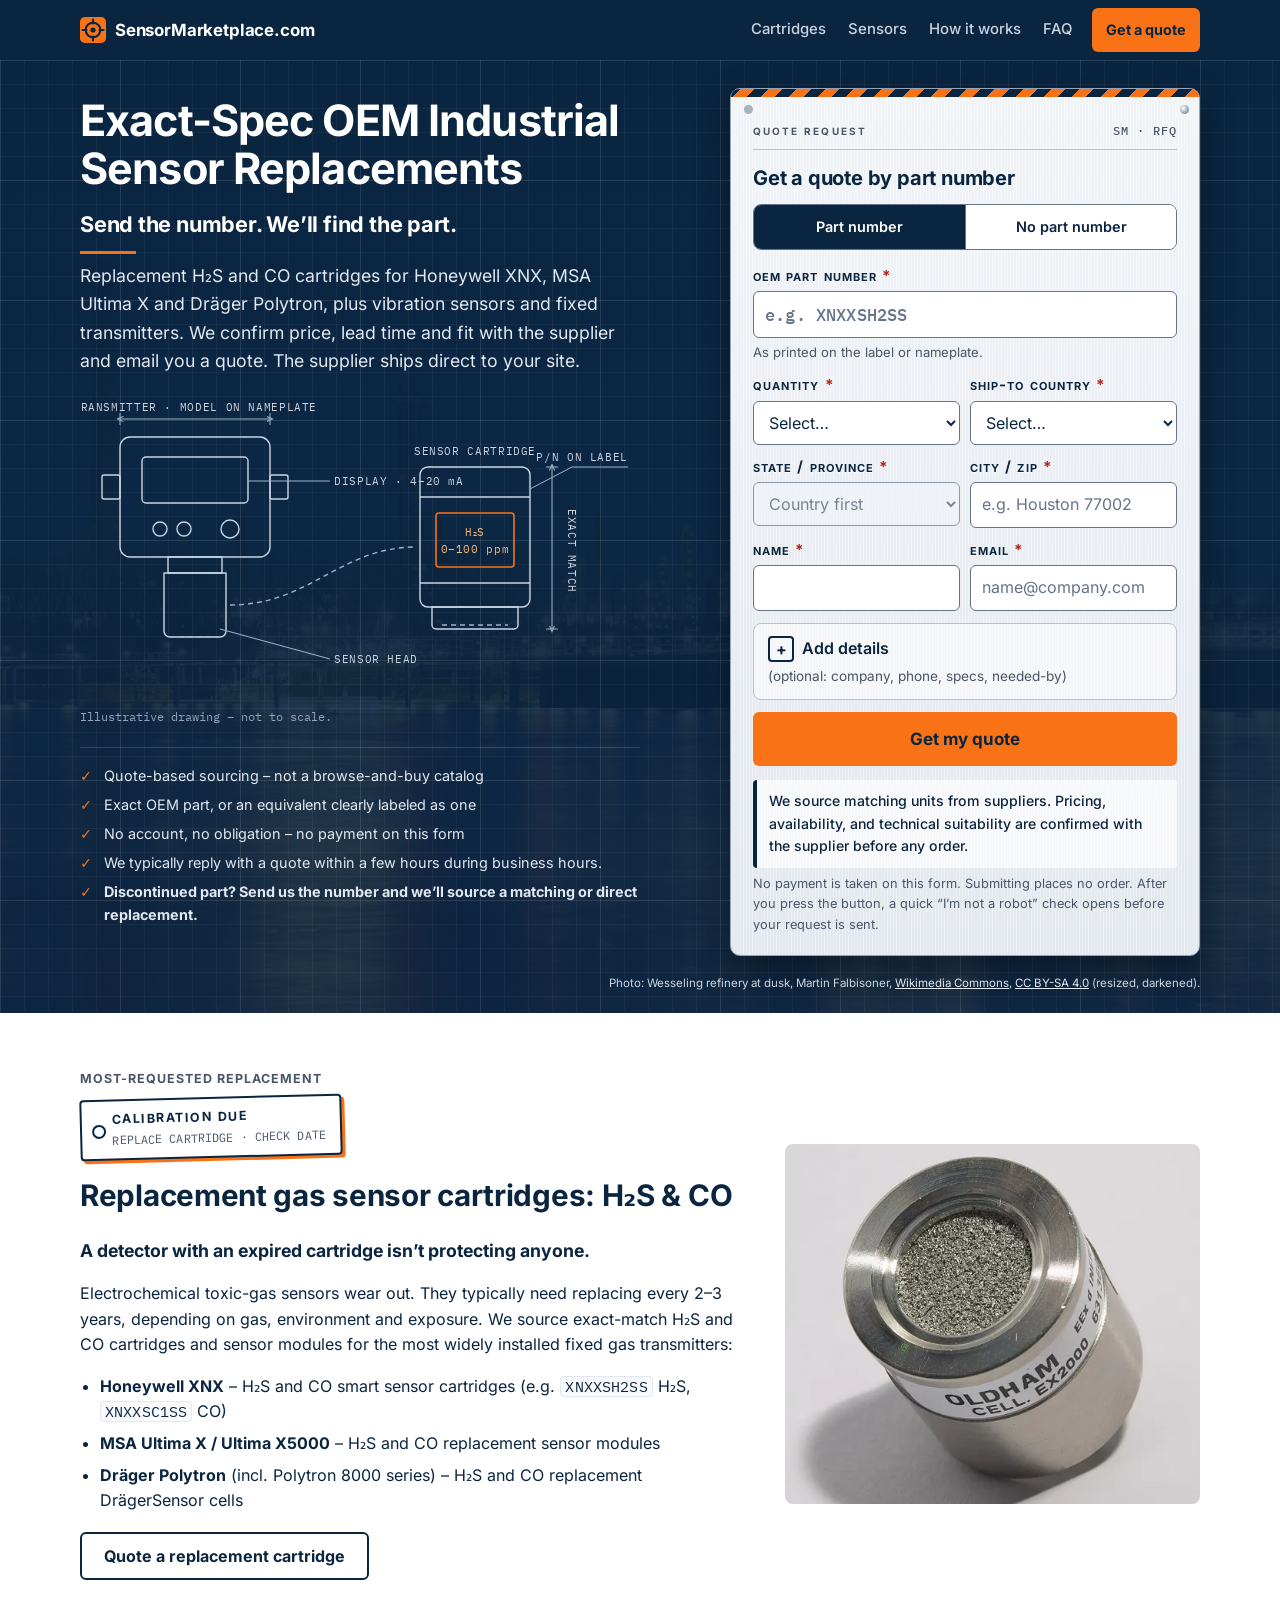
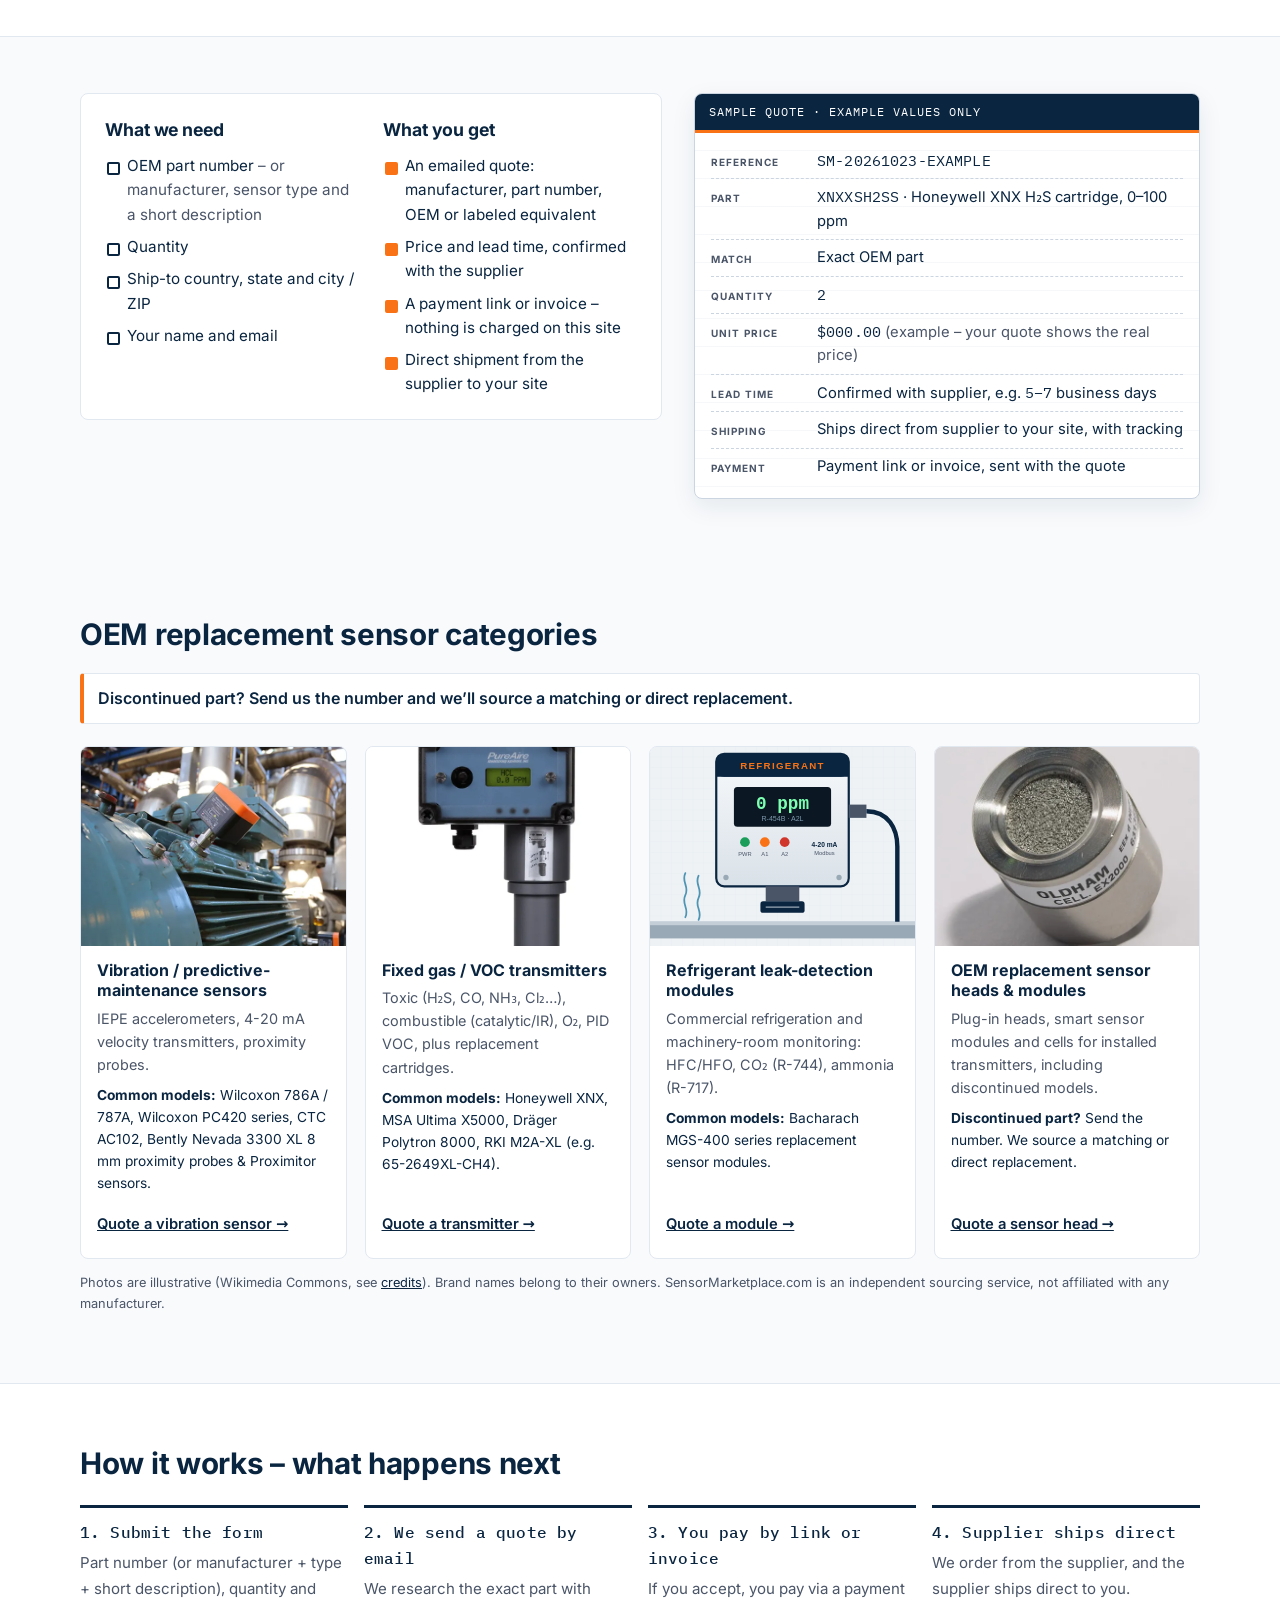
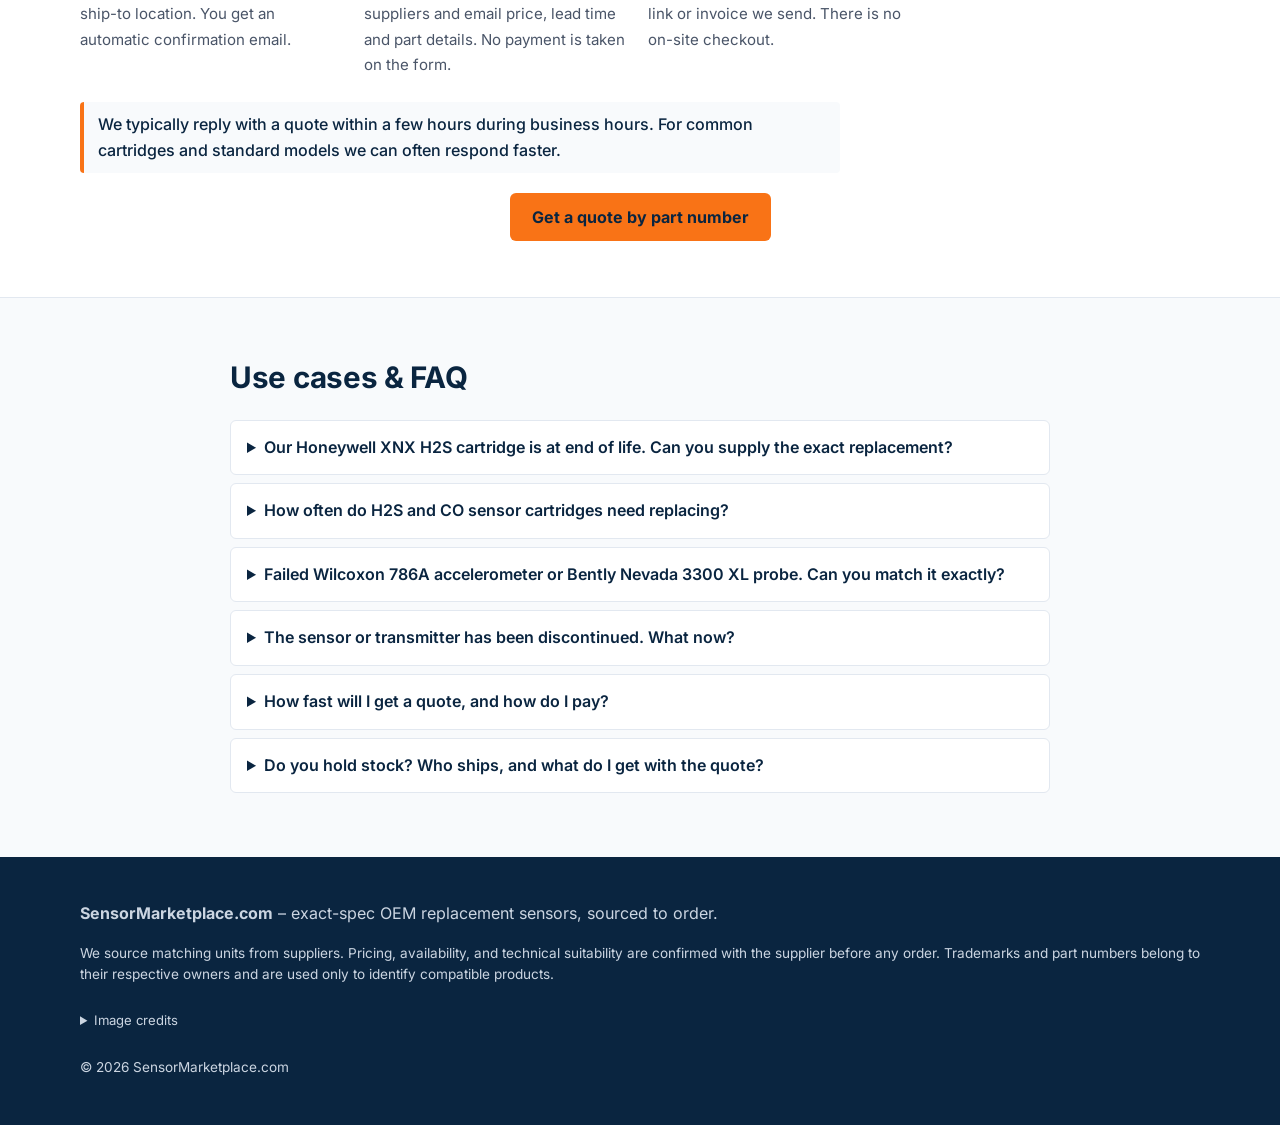
==== commit a71328c7: "Industrial blueprint design pass: blueprint hero + SVG drawing, nameplate form, Plex Mono specs, sam" ====
--- a/index.html
+++ b/index.html
@@ -17,10 +17,10 @@
 <meta name="twitter:card" content="summary_large_image">
 <meta name="theme-color" content="#0A2540">
 <link rel="icon" href="favicon.svg" type="image/svg+xml">
-<link rel="preconnect" href="https://fonts.googleapis.com">
-<link rel="preconnect" href="https://fonts.gstatic.com" crossorigin>
-<link rel="stylesheet" href="https://fonts.googleapis.com/css2?family=Inter:wght@400;500;600;700&display=swap">
-<link rel="stylesheet" href="style.css?v=202610231305">
+<link rel="preload" href="img/inter-var.woff2" as="font" type="font/woff2" crossorigin>
+<link rel="stylesheet" href="style.css?v=202610231313">
+<link rel="preload" as="image" href="img/hero-plant-dusk-800.webp" media="(max-width:800px)">
+<link rel="preload" as="image" href="img/hero-plant-dusk-1600.webp" media="(min-width:801px)">
 <script type="application/ld+json">{"@context": "https://schema.org", "@graph": [{"@type": "Organization", "@id": "https://exhalemarketing.github.io/sensormarketplace/#org", "name": "SensorMarketplace.com", "url": "https://exhalemarketing.github.io/sensormarketplace/", "logo": "https://exhalemarketing.github.io/sensormarketplace/favicon.svg", "description": "Replacement gas sensor cartridges and exact-spec OEM industrial sensors sourced to order from part numbers or specs for plants and facilities; supplier ships direct."}, {"@type": "WebSite", "name": "SensorMarketplace.com", "url": "https://exhalemarketing.github.io/sensormarketplace/"}, {"@type": "Service", "name": "OEM replacement sensor sourcing (part number lookup)", "serviceType": "Industrial sensor sourcing and drop-ship fulfillment", "provider": {"@id": "https://exhalemarketing.github.io/sensormarketplace/#org"}, "areaServed": "Worldwide", "url": "https://exhalemarketing.github.io/sensormarketplace/#quote", "description": "Send an OEM part number or exact specs; a matching unit is sourced from suppliers and shipped direct.", "hasOfferCatalog": {"@type": "OfferCatalog", "name": "Sensor categories", "itemListElement": [{"@type": "OfferCatalog", "name": "Replacement H2S and CO gas sensor cartridges (Honeywell XNX, MSA Ultima X, Dräger Polytron)"}, {"@type": "OfferCatalog", "name": "Vibration and predictive-maintenance sensors (Wilcoxon 786A, Wilcoxon PC420, CTC AC102, Bently Nevada 3300 XL)"}, {"@type": "OfferCatalog", "name": "Fixed gas and VOC transmitters (Honeywell XNX, MSA Ultima X5000, Dräger Polytron 8000, RKI M2A-XL)"}, {"@type": "OfferCatalog", "name": "Refrigerant leak-detection modules (Bacharach MGS-400 series)"}, {"@type": "OfferCatalog", "name": "OEM replacement sensor heads and modules, including discontinued parts"}]}}, {"@type": "FAQPage", "mainEntity": [{"@type": "Question", "name": "Our Honeywell XNX H2S cartridge is at end of life. Can you supply the exact replacement?", "acceptedAnswer": {"@type": "Answer", "text": "Yes. Send the cartridge part number from the label (for example XNXXSH2SS, the H2S cartridge for XNX) or the transmitter model, gas and range. We quote the exact Honeywell cartridge and confirm availability and lead time with the supplier first. The same applies to MSA Ultima X / X5000 sensor modules and Dräger Polytron sensors."}}, {"@type": "Question", "name": "How often do H2S and CO sensor cartridges need replacing?", "acceptedAnswer": {"@type": "Answer", "text": "Electrochemical H2S and CO sensors typically last about 2–3 years. Actual life depends on the gas, temperature, humidity and exposure, and on the manufacturer's stated life. A sensor that fails calibration or shows an end-of-life fault should be replaced with the part specified by the transmitter manufacturer."}}, {"@type": "Question", "name": "Failed Wilcoxon 786A accelerometer or Bently Nevada 3300 XL probe. Can you match it exactly?", "acceptedAnswer": {"@type": "Answer", "text": "Send the part number from the sensor or cable. Accelerometers are matched on sensitivity (e.g. 100 mV/g), frequency response, connector and mounting thread. Bently Nevada 3300 XL proximity systems are matched on probe, extension cable and Proximitor sensor so that total system length and calibration stay correct. Spec-equivalents (e.g. CTC AC102 for a general-purpose 100 mV/g accelerometer) are only offered when you ask, and they are labelled as equivalents."}}, {"@type": "Question", "name": "The sensor or transmitter has been discontinued. What now?", "acceptedAnswer": {"@type": "Answer", "text": "Discontinued part? Send us the number and we'll source a matching or direct replacement. We check for the manufacturer's successor part (for example a newer cartridge or sensor module), remaining stock, or a spec-equivalent, and state clearly which one is quoted."}}, {"@type": "Question", "name": "How fast will I get a quote, and how do I pay?", "acceptedAnswer": {"@type": "Answer", "text": "We typically reply with a quote within a few hours during business hours. For common cartridges and standard models we can often respond faster. The quote arrives by email. No payment is taken on the website: if you accept, you pay via a payment link or invoice we send, then we order from the supplier."}}, {"@type": "Question", "name": "Do you hold stock? Who ships, and what do I get with the quote?", "acceptedAnswer": {"@type": "Answer", "text": "No stock. Each request is sourced from authorized or specialist industrial suppliers. The quote states manufacturer, part number, whether it is OEM or a labeled equivalent, lead time and price. Pricing, availability and technical suitability are confirmed with the supplier before any order. After payment we order from the supplier, and the supplier ships direct to your delivery location."}}]}]}</script>
 </head>
 <body>
@@ -37,22 +37,59 @@
   <div class="wrap hero-grid">
     <div class="hero-copy">
       <h1>Exact-Spec OEM Industrial Sensor Replacements</h1>
-      <p class="lead">Send the part number. We confirm price, lead time and fit with the supplier and email you a quote. The supplier ships direct to your site.</p>
-      <ul class="facts" aria-label="What we source">
-        <li><b>Gas sensor cartridges</b> H₂S &amp; CO for Honeywell XNX, MSA Ultima X, Dräger Polytron</li>
-        <li><b>Vibration</b> Wilcoxon 786A, Bently Nevada 3300 XL</li>
-        <li><b>Fixed gas / VOC</b> transmitters &amp; sensor heads</li>
-        <li><b>Refrigerant</b> Bacharach MGS-400 modules</li>
-      </ul>
+      <p class="voice">Send the number. We’ll find the part.</p>
+      <p class="lead">Replacement H₂S and CO cartridges for Honeywell XNX, MSA Ultima X and Dräger Polytron, plus vibration sensors and fixed transmitters.<span class="lead-more"> We confirm price, lead time and fit with the supplier and email you a quote. The supplier ships direct to your site.</span></p>
+      <figure class="bp-fig" aria-hidden="true">
+      <svg class="bp" viewBox="0 0 560 300" width="560" height="300" role="presentation" focusable="false">
+        <defs>
+          <marker id="ar" viewBox="0 0 8 8" refX="4" refY="4" markerWidth="7" markerHeight="7" orient="auto-start-reverse"><path d="M0 1 L7 4 L0 7" fill="none" stroke="currentColor" stroke-width="1.2"/></marker>
+        </defs>
+        <g class="ln">
+          <!-- fixed gas transmitter -->
+          <rect x="40" y="40" width="150" height="120" rx="10"/>
+          <rect x="62" y="60" width="106" height="46" rx="4"/>
+          <circle cx="80" cy="132" r="7"/><circle cx="104" cy="132" r="7"/><circle cx="150" cy="132" r="9"/>
+          <rect x="22" y="78" width="18" height="24" rx="2"/><rect x="190" y="78" width="18" height="24" rx="2"/>
+          <rect x="88" y="160" width="54" height="16"/>
+          <path d="M84 176 h62 v58 a6 6 0 0 1 -6 6 h-50 a6 6 0 0 1 -6 -6 z"/>
+          <path d="M90 240 h50" class="dash"/>
+          <!-- sensor cartridge, exploded -->
+          <rect x="340" y="70" width="110" height="140" rx="8"/>
+          <path d="M340 100 h110 M340 186 h110"/>
+          <rect x="356" y="116" width="78" height="54" rx="3" class="acc"/>
+          <path d="M352 210 h86 v18 a4 4 0 0 1 -4 4 h-78 a4 4 0 0 1 -4 -4 z"/>
+          <path d="M362 228 h66" class="dash"/>
+          <path d="M150 208 C 230 208, 260 150, 336 150" class="dash"/>
+        </g>
+        <g class="dim">
+          <path d="M40 22 H190" marker-start="url(#ar)" marker-end="url(#ar)"/><path d="M40 16 v12 M190 16 v12"/>
+          <path d="M472 70 V232" marker-start="url(#ar)" marker-end="url(#ar)"/><path d="M466 70 h12 M466 232 h12"/>
+          <path d="M168 84 L250 84"/><path d="M140 232 L250 262"/><path d="M450 92 L492 70 H548"/>
+        </g>
+        <g class="tx">
+          <text x="115" y="14" text-anchor="middle">TRANSMITTER · MODEL ON NAMEPLATE</text>
+          <text x="254" y="88">DISPLAY · 4–20 mA</text>
+          <text x="254" y="266">SENSOR HEAD</text>
+          <text x="548" y="64" text-anchor="end">P/N ON LABEL</text>
+          <text x="395" y="58" text-anchor="middle">SENSOR CARTRIDGE</text>
+          <text x="395" y="139" text-anchor="middle" class="acc-t">H₂S</text>
+            <text x="395" y="156" text-anchor="middle" class="acc-t">0–100 ppm</text>
+          <text x="488" y="112" class="v" transform="rotate(90 488 112)">EXACT MATCH</text>
+        </g>
+      </svg>
+      <figcaption>Illustrative drawing – not to scale.</figcaption>
+      </figure>
       <ul class="trust" aria-label="How quoting works">
         <li>Quote-based sourcing – not a browse-and-buy catalog</li>
         <li>Exact OEM part, or an equivalent clearly labeled as one</li>
         <li>No account, no obligation – no payment on this form</li>
         <li>We typically reply with a quote within a few hours during business hours.</li>
+        <li><b>Discontinued part? Send us the number and we’ll source a matching or direct replacement.</b></li>
       </ul>
     </div>
 
-    <div class="qcard" id="quote" tabindex="-1">
+    <div class="qcard plate" id="quote" tabindex="-1">
+      <div class="plate-head" aria-hidden="true"><span>Quote request</span><span class="mono">SM · RFQ</span></div>
       <form id="quoteForm" class="qf" action="#quote" data-endpoint="https://formsubmit.co/3a2795173671258cb2cb5c7063ffe1da" method="POST" novalidate aria-labelledby="qf-title">
         <h2 id="qf-title" class="qf-title">Get a quote by part number</h2>
         <input type="hidden" name="_subject" id="subj" value="New quote request – SensorMarketplace.com">
@@ -70,7 +107,7 @@
         <div id="formErr" class="errsum" role="alert" tabindex="-1" hidden></div>
 
         <div class="seg" role="group" aria-label="How will you identify the sensor?">
-          <button type="button" class="seg-btn" id="modePn" aria-pressed="true">I have the part number</button>
+          <button type="button" class="seg-btn" id="modePn" aria-pressed="true">Part number</button>
           <button type="button" class="seg-btn" id="modeDesc" aria-pressed="false">No part number</button>
         </div>
 
@@ -103,7 +140,7 @@
           <input id="countryOther" name="Ship-to country (other)" maxlength="60" autocomplete="country-name" aria-describedby="countryOther-err"><p class="ferr" id="countryOther-err" hidden></p></div>
         <div class="row two keep2">
           <div class="field"><label for="state">State / province <span class="req" aria-hidden="true">*</span></label>
-            <select id="state" name="Ship-to state/province" autocomplete="address-level1" aria-describedby="state-err"><option value="">Country first</option><optgroup label="United States" data-country="United States"><option>Alabama</option><option>Alaska</option><option>Arizona</option><option>Arkansas</option><option>California</option><option>Colorado</option><option>Connecticut</option><option>Delaware</option><option>District of Columbia</option><option>Florida</option><option>Georgia</option><option>Hawaii</option><option>Idaho</option><option>Illinois</option><option>Indiana</option><option>Iowa</option><option>Kansas</option><option>Kentucky</option><option>Louisiana</option><option>Maine</option><option>Maryland</option><option>Massachusetts</option><option>Michigan</option><option>Minnesota</option><option>Mississippi</option><option>Missouri</option><option>Montana</option><option>Nebraska</option><option>Nevada</option><option>New Hampshire</option><option>New Jersey</option><option>New Mexico</option><option>New York</option><option>North Carolina</option><option>North Dakota</option><option>Ohio</option><option>Oklahoma</option><option>Oregon</option><option>Pennsylvania</option><option>Rhode Island</option><option>South Carolina</option><option>South Dakota</option><option>Tennessee</option><option>Texas</option><option>Utah</option><option>Vermont</option><option>Virginia</option><option>Washington</option><option>West Virginia</option><option>Wisconsin</option><option>Wyoming</option><option>Puerto Rico</option></optgroup><optgroup label="Canada" data-country="Canada"><option>Alberta</option><option>British Columbia</option><option>Manitoba</option><option>New Brunswick</option><option>Newfoundland and Labrador</option><option>Northwest Territories</option><option>Nova Scotia</option><option>Nunavut</option><option>Ontario</option><option>Prince Edward Island</option><option>Quebec</option><option>Saskatchewan</option><option>Yukon</option></optgroup><optgroup label="Mexico" data-country="Mexico"><option>Aguascalientes</option><option>Baja California</option><option>Baja California Sur</option><option>Campeche</option><option>Chiapas</option><option>Chihuahua</option><option>Ciudad de México</option><option>Coahuila</option><option>Colima</option><option>Durango</option><option>Estado de México</option><option>Guanajuato</option><option>Guerrero</option><option>Hidalgo</option><option>Jalisco</option><option>Michoacán</option><option>Morelos</option><option>Nayarit</option><option>Nuevo León</option><option>Oaxaca</option><option>Puebla</option><option>Querétaro</option><option>Quintana Roo</option><option>San Luis Potosí</option><option>Sinaloa</option><option>Sonora</option><option>Tabasco</option><option>Tamaulipas</option><option>Tlaxcala</option><option>Veracruz</option><option>Yucatán</option><option>Zacatecas</option></optgroup><option value="N/A (outside US/CA/MX)" data-other="1" hidden>Not applicable</option></select><p class="ferr" id="state-err" hidden></p></div>
+            <select id="state" name="Ship-to state/province" autocomplete="address-level1" aria-describedby="state-err" disabled><option value="">Country first</option><optgroup label="United States" data-country="United States"><option>Alabama</option><option>Alaska</option><option>Arizona</option><option>Arkansas</option><option>California</option><option>Colorado</option><option>Connecticut</option><option>Delaware</option><option>District of Columbia</option><option>Florida</option><option>Georgia</option><option>Hawaii</option><option>Idaho</option><option>Illinois</option><option>Indiana</option><option>Iowa</option><option>Kansas</option><option>Kentucky</option><option>Louisiana</option><option>Maine</option><option>Maryland</option><option>Massachusetts</option><option>Michigan</option><option>Minnesota</option><option>Mississippi</option><option>Missouri</option><option>Montana</option><option>Nebraska</option><option>Nevada</option><option>New Hampshire</option><option>New Jersey</option><option>New Mexico</option><option>New York</option><option>North Carolina</option><option>North Dakota</option><option>Ohio</option><option>Oklahoma</option><option>Oregon</option><option>Pennsylvania</option><option>Rhode Island</option><option>South Carolina</option><option>South Dakota</option><option>Tennessee</option><option>Texas</option><option>Utah</option><option>Vermont</option><option>Virginia</option><option>Washington</option><option>West Virginia</option><option>Wisconsin</option><option>Wyoming</option><option>Puerto Rico</option></optgroup><optgroup label="Canada" data-country="Canada"><option>Alberta</option><option>British Columbia</option><option>Manitoba</option><option>New Brunswick</option><option>Newfoundland and Labrador</option><option>Northwest Territories</option><option>Nova Scotia</option><option>Nunavut</option><option>Ontario</option><option>Prince Edward Island</option><option>Quebec</option><option>Saskatchewan</option><option>Yukon</option></optgroup><optgroup label="Mexico" data-country="Mexico"><option>Aguascalientes</option><option>Baja California</option><option>Baja California Sur</option><option>Campeche</option><option>Chiapas</option><option>Chihuahua</option><option>Ciudad de México</option><option>Coahuila</option><option>Colima</option><option>Durango</option><option>Estado de México</option><option>Guanajuato</option><option>Guerrero</option><option>Hidalgo</option><option>Jalisco</option><option>Michoacán</option><option>Morelos</option><option>Nayarit</option><option>Nuevo León</option><option>Oaxaca</option><option>Puebla</option><option>Querétaro</option><option>Quintana Roo</option><option>San Luis Potosí</option><option>Sinaloa</option><option>Sonora</option><option>Tabasco</option><option>Tamaulipas</option><option>Tlaxcala</option><option>Veracruz</option><option>Yucatán</option><option>Zacatecas</option></optgroup><option value="N/A (outside US/CA/MX)" data-other="1" hidden>Not applicable</option></select><p class="ferr" id="state-err" hidden></p></div>
           <div class="field"><label for="city">City / ZIP <span class="req" aria-hidden="true">*</span></label>
             <input id="city" name="Ship-to city / ZIP" maxlength="80" autocomplete="postal-code" placeholder="e.g. Houston 77002" aria-describedby="city-err"><p class="ferr" id="city-err" hidden></p></div>
         </div>
@@ -144,13 +181,16 @@
 
     </div>
   </div>
+  <p class="wrap photo-credit">Photo: Wesseling refinery at dusk, Martin Falbisoner, <a href="https://commons.wikimedia.org/wiki/File:Wesseling_Refinery_at_Dusk,_March_2018.jpg" rel="nofollow">Wikimedia Commons</a>, <a href="https://creativecommons.org/licenses/by-sa/4.0/" rel="nofollow">CC BY-SA 4.0</a> (resized, darkened).</p>
 </section>
 
 <section id="cartridges" class="sec feature">
   <div class="wrap feat-grid">
     <div>
       <p class="eyebrow">Most-requested replacement</p>
+      <div class="caltag" aria-hidden="true"><span class="caltag-h">Calibration due</span><span class="mono">REPLACE CARTRIDGE · CHECK DATE</span></div>
       <h2>Replacement gas sensor cartridges: H₂S &amp; CO</h2>
+      <p class="voice-dark">A detector with an expired cartridge isn’t protecting anyone.</p>
       <p>Electrochemical toxic-gas sensors wear out. They typically need replacing every 2–3 years, depending on gas, environment and exposure. We source exact-match H₂S and CO cartridges and sensor modules for the most widely installed fixed gas transmitters:</p>
       <ul class="models">
         <li><b>Honeywell XNX</b> – H₂S and CO smart sensor cartridges (e.g. <span class="pn">XNXXSH2SS</span> H₂S, <span class="pn">XNXXSC1SS</span> CO)</li>
@@ -160,6 +200,45 @@
       <a class="btn ghost js-quote" href="#quote" data-type="Replacement gas sensor cartridge">Quote a replacement cartridge</a>
     </div>
     <img src="img/oem-replacement-sensor-head.webp" width="540" height="720" loading="lazy" decoding="async" alt="Replacement electrochemical gas sensor cell">
+  </div>
+</section>
+
+<section id="need" class="sec need">
+  <div class="wrap need-grid">
+    <div class="need-box">
+      <div class="need-col">
+        <h2 class="h3">What we need</h2>
+        <ul class="ticks">
+          <li>OEM part number <span class="muted">– or manufacturer, sensor type and a short description</span></li>
+          <li>Quantity</li>
+          <li>Ship-to country, state and city / ZIP</li>
+          <li>Your name and email</li>
+        </ul>
+      </div>
+      <div class="need-col">
+        <h2 class="h3">What you get</h2>
+        <ul class="ticks">
+          <li>An emailed quote: manufacturer, part number, OEM or labeled equivalent</li>
+          <li>Price and lead time, confirmed with the supplier</li>
+          <li>A payment link or invoice – nothing is charged on this site</li>
+          <li>Direct shipment from the supplier to your site</li>
+        </ul>
+      </div>
+    </div>
+    <figure class="sample" aria-labelledby="sample-cap">
+      <div class="sample-flag">Sample quote · example values only</div>
+      <figcaption id="sample-cap" class="visually-hidden">Sample quote layout with example values only, not an offer</figcaption>
+      <dl class="sample-dl">
+        <div><dt>Reference</dt><dd class="mono">SM-20261023-EXAMPLE</dd></div>
+        <div><dt>Part</dt><dd><span class="mono">XNXXSH2SS</span> · Honeywell XNX H₂S cartridge, 0–100 ppm</dd></div>
+        <div><dt>Match</dt><dd>Exact OEM part</dd></div>
+        <div><dt>Quantity</dt><dd class="mono">2</dd></div>
+        <div><dt>Unit price</dt><dd><span class="mono">$000.00</span> <span class="muted">(example – your quote shows the real price)</span></dd></div>
+        <div><dt>Lead time</dt><dd>Confirmed with supplier, e.g. <span class="mono">5–7</span> business days</dd></div>
+        <div><dt>Shipping</dt><dd>Ships direct from supplier to your site, with tracking</dd></div>
+        <div><dt>Payment</dt><dd>Payment link or invoice, sent with the quote</dd></div>
+      </dl>
+    </figure>
   </div>
 </section>
 
@@ -227,13 +306,14 @@
         <li>Vibration sensor on motor: “Wi-care sensor on reciprocating motor”, Cedric Leturcq, <a href="https://commons.wikimedia.org/wiki/File:Wi-care_sensor_on_reciprocating_motor.png" rel="nofollow">Wikimedia Commons</a>, <a href="https://creativecommons.org/licenses/by-sa/4.0/" rel="nofollow">CC BY-SA 4.0</a> (resized).</li>
         <li>Fixed gas monitor: “Gas Detector- Fixed Gas Monitor”, Snwboarder45, <a href="https://commons.wikimedia.org/wiki/File:Gas_Detector-_Fixed_Gas_Monitor.jpg" rel="nofollow">Wikimedia Commons</a>, <a href="https://creativecommons.org/licenses/by-sa/4.0/" rel="nofollow">CC BY-SA 4.0</a> (resized).</li>
         <li>Gas sensor cell: “Gas-Sensor”, Drahkrub, <a href="https://commons.wikimedia.org/wiki/File:Gas-Sensor.jpg" rel="nofollow">Wikimedia Commons</a>, <a href="https://creativecommons.org/licenses/by-sa/3.0/" rel="nofollow">CC BY-SA 3.0</a> (resized).</li>
-        <li>Refrigerant module illustration and logo: original artwork.</li>
+        <li>Hero photo: “Wesseling Refinery at Dusk, March 2018”, Martin Falbisoner, <a href="https://commons.wikimedia.org/wiki/File:Wesseling_Refinery_at_Dusk,_March_2018.jpg" rel="nofollow">Wikimedia Commons</a>, <a href="https://creativecommons.org/licenses/by-sa/4.0/" rel="nofollow">CC BY-SA 4.0</a> (resized, darkened with overlay).</li>
+        <li>Refrigerant module illustration, blueprint drawing and logo: original artwork.</li>
       </ul>
     </details>
     <p class="small">© <span id="yr">2026</span> SensorMarketplace.com</p>
   </div>
 </footer>
 <a class="sticky-cta js-quote" href="#quote" id="stickyCta" hidden>Get a quote by part number</a>
-<script src="main.js?v=202610231305" defer></script>
+<script src="main.js?v=202610231313" defer></script>
 </body>
 </html>
--- a/style.css
+++ b/style.css
@@ -1,3 +1,6 @@
+@font-face{font-family:Inter;font-style:normal;font-weight:400 700;font-display:swap;src:url(img/inter-var.woff2) format("woff2")}
+@font-face{font-family:"IBM Plex Mono";font-style:normal;font-weight:400;font-display:swap;src:url(img/plexmono-400.woff2) format("woff2")}
+@font-face{font-family:"IBM Plex Mono";font-style:normal;font-weight:500 700;font-display:swap;src:url(img/plexmono-500.woff2) format("woff2")}
 :root{--navy:#0A2540;--gray:#4A5568;--orange:#F97316;--bg:#F8FAFC;--line:#E2E8F0;--field:#64748B;--ink:#0A2540;--err:#B42318;--ok:#067647}
 *{box-sizing:border-box}html{scroll-behavior:smooth;scroll-padding-top:72px}
 @media (prefers-reduced-motion:reduce){html{scroll-behavior:auto}}
@@ -117,3 +120,76 @@
 .seg-btn:focus-visible{outline:3px solid var(--orange);outline-offset:-3px}
 .resp{max-width:760px;margin:0 0 20px;color:var(--navy);font-weight:500;background:var(--bg);border-left:4px solid var(--orange);padding:10px 14px;border-radius:4px}
 .thanks-page{max-width:640px;margin:0 auto}.thanks-page .qf-title{color:var(--ok)}.btnrow{display:flex;flex-wrap:wrap;gap:10px;margin-top:16px}
+/* ================= INDUSTRIAL BLUEPRINT DESIGN LAYER ================= */
+:root{--mono:"IBM Plex Mono",ui-monospace,SFMono-Regular,Menlo,Consolas,monospace;--steel1:#F1F4F7;--steel2:#E3E8EE;--rule:#9FB3C8}
+.mono,.pn,#pn,#thanksId,.sample-dl .mono{font-family:var(--mono);letter-spacing:.01em}
+.visually-hidden{position:absolute!important;width:1px;height:1px;overflow:hidden;clip:rect(0 0 0 0);white-space:nowrap}
+.muted{color:var(--gray)}
+/* Hero: navy + faint blueprint grid + dusk photo at the bottom, heavy overlay keeps text AA */
+.hero{position:relative;overflow:hidden;padding-bottom:20px;
+  background:
+    linear-gradient(rgba(255,255,255,.045) 1px,transparent 1px) 0 0/24px 24px,
+    linear-gradient(90deg,rgba(255,255,255,.045) 1px,transparent 1px) 0 0/24px 24px,
+    linear-gradient(rgba(255,255,255,.07) 1px,transparent 1px) 0 0/120px 120px,
+    linear-gradient(90deg,rgba(255,255,255,.07) 1px,transparent 1px) 0 0/120px 120px,
+    linear-gradient(180deg,#0A2540 0%,rgba(10,37,64,.96) 55%,rgba(10,37,64,.80) 100%),
+    url(img/hero-plant-dusk-1600.webp) center bottom/cover no-repeat,#0A2540}
+@media (max-width:800px){.hero{background:
+    linear-gradient(rgba(255,255,255,.045) 1px,transparent 1px) 0 0/24px 24px,
+    linear-gradient(90deg,rgba(255,255,255,.045) 1px,transparent 1px) 0 0/24px 24px,
+    linear-gradient(180deg,#0A2540 0%,rgba(10,37,64,.95) 60%,rgba(10,37,64,.82) 100%),
+    url(img/hero-plant-dusk-800.webp) center bottom/cover no-repeat,#0A2540}}
+.voice{font-size:1.35rem;font-weight:700;color:#fff;margin:0 0 8px;letter-spacing:-.01em}
+.voice:after{content:"";display:block;width:56px;height:3px;background:var(--orange);margin-top:10px}
+.photo-credit{position:relative;font-size:.72rem;color:#CBD5E1;margin-top:18px;text-align:right}.photo-credit a{color:#E2E8F0}
+/* Blueprint drawing */
+.bp-fig{margin:6px 0 20px;max-width:560px}.bp{width:100%;height:auto;color:var(--rule)}
+.bp .ln path,.bp .ln rect,.bp .ln circle{fill:none;stroke:#C9D6E3;stroke-width:1.4;stroke-linejoin:round}
+.bp .ln .dash{stroke-dasharray:5 4;stroke:#9FB3C8}
+.bp .ln .acc{stroke:var(--orange);stroke-width:1.6}
+.bp .dim path{fill:none;stroke:#9FB3C8;stroke-width:1}
+.bp .tx text{font-family:var(--mono);font-size:10.5px;fill:#CBD5E1;letter-spacing:.06em}
+.bp .tx .acc-t{fill:#FDBA74;font-size:11px}
+.bp-fig figcaption{font-size:.72rem;color:#94A3B8;font-family:var(--mono);margin-top:4px}
+/* Quote card = equipment nameplate */
+.plate{position:relative;background:
+   repeating-linear-gradient(90deg,rgba(255,255,255,.35) 0 1px,rgba(0,0,0,0) 1px 3px),
+   linear-gradient(180deg,var(--steel1),var(--steel2));
+  border:1px solid #94A3B8;border-radius:10px;padding-top:30px;box-shadow:0 1px 0 rgba(255,255,255,.7) inset,0 14px 34px rgba(0,0,0,.35)}
+.plate:before{content:"";position:absolute;left:0;right:0;top:0;height:8px;border-radius:10px 10px 0 0;
+  background:repeating-linear-gradient(-45deg,var(--orange) 0 10px,var(--navy) 10px 20px)}
+.plate:after{content:"";position:absolute;inset:16px 10px auto auto;width:9px;height:9px;border-radius:50%;
+  background:radial-gradient(circle at 35% 35%,#fff,#94A3B8 60%,#64748B);box-shadow:-436px 0 0 0 #A7B3C2}
+@media (max-width:640px){.plate:after{display:none}}
+.plate-head{display:flex;justify-content:space-between;align-items:center;font-variant:small-caps;text-transform:lowercase;letter-spacing:.14em;font-weight:700;font-size:.92rem;color:var(--gray);border-bottom:1px solid #B8C3D0;padding-bottom:6px;margin:0 0 12px;text-shadow:0 1px 0 rgba(255,255,255,.8)}
+.plate-head .mono{font-variant:normal;text-transform:none;letter-spacing:.08em;font-size:.78rem}
+.plate label,.plate .chips legend{font-variant:small-caps;text-transform:lowercase;letter-spacing:.07em;font-weight:700;font-size:.95rem;color:var(--navy);text-shadow:0 1px 0 rgba(255,255,255,.75)}
+.plate label .req{font-variant:normal}
+.plate .seg{background:#fff}.plate .more{background:rgba(255,255,255,.55);border-color:#B8C3D0}
+.plate .disclaimer{background:rgba(255,255,255,.7)}
+.plate #pn{font-family:var(--mono);font-size:1.08rem;font-weight:500}
+/* What we need / what you get + sample quote */
+.need{background:var(--bg)}
+.need-grid{display:grid;grid-template-columns:1.15fr 1fr;gap:32px;align-items:start}
+.need-box{display:grid;grid-template-columns:1fr 1fr;gap:24px;background:#fff;border:1px solid var(--line);border-radius:8px;padding:22px 24px}
+.h3{font-size:1.1rem;margin:0 0 10px;letter-spacing:-.005em}
+.ticks{list-style:none;margin:0;padding:0;display:grid;gap:8px;font-size:.95rem}
+.ticks li{padding-left:22px;position:relative}.ticks li:before{content:"";position:absolute;left:2px;top:.55em;width:9px;height:9px;border:2px solid var(--navy);border-radius:2px}
+.need-col+.need-col .ticks li:before{background:var(--orange);border-color:var(--orange)}
+.sample{margin:0;background:#fff;border:1px solid #CBD5E1;border-radius:8px;box-shadow:0 8px 24px rgba(10,37,64,.08);overflow:hidden;
+  background-image:linear-gradient(rgba(10,37,64,.035) 1px,transparent 1px);background-size:100% 28px}
+.sample-flag{background:var(--navy);color:#fff;font-family:var(--mono);font-size:.78rem;letter-spacing:.08em;text-transform:uppercase;padding:8px 14px;border-bottom:3px solid var(--orange)}
+.sample-dl{margin:0;padding:10px 16px 14px}.sample-dl div{display:grid;grid-template-columns:96px 1fr;gap:10px;padding:6px 0;border-bottom:1px dashed #CBD5E1}.sample-dl div:last-child{border:0}
+.sample-dl dt{font-variant:small-caps;text-transform:lowercase;letter-spacing:.07em;font-weight:700;color:var(--gray);font-size:.9rem}
+.sample-dl dd{margin:0;font-size:.92rem}
+/* Calibration-due style tag */
+.caltag{display:inline-flex;flex-direction:column;gap:2px;position:relative;margin:2px 0 14px;padding:8px 14px 8px 30px;background:#fff;border:2px solid var(--navy);border-radius:4px;transform:rotate(-1.5deg);box-shadow:3px 3px 0 var(--orange)}
+.caltag:before{content:"";position:absolute;left:10px;top:50%;width:10px;height:10px;margin-top:-5px;border-radius:50%;border:2px solid var(--navy);background:var(--bg)}
+.caltag-h{font-weight:800;text-transform:uppercase;letter-spacing:.12em;font-size:.78rem;color:var(--navy)}
+.caltag .mono{font-size:.74rem;color:var(--gray)}
+.voice-dark{font-weight:700;font-size:1.1rem;color:var(--navy);margin:0 0 10px}
+.steps b{font-family:var(--mono);font-weight:500;letter-spacing:.01em}
+@media (max-width:960px){.need-grid{grid-template-columns:1fr}}
+@media (max-width:640px){.bp-fig{display:none}.voice{order:2;font-size:1.15rem}.voice:after{display:none}.lead{order:3}.qcard{order:4}.trust{order:5}.need-box{grid-template-columns:1fr;padding:18px}.photo-credit{text-align:left}}
+@media (prefers-reduced-motion:reduce){.caltag{transform:none}}
+@media (max-width:640px){.lead-more{display:none}}
